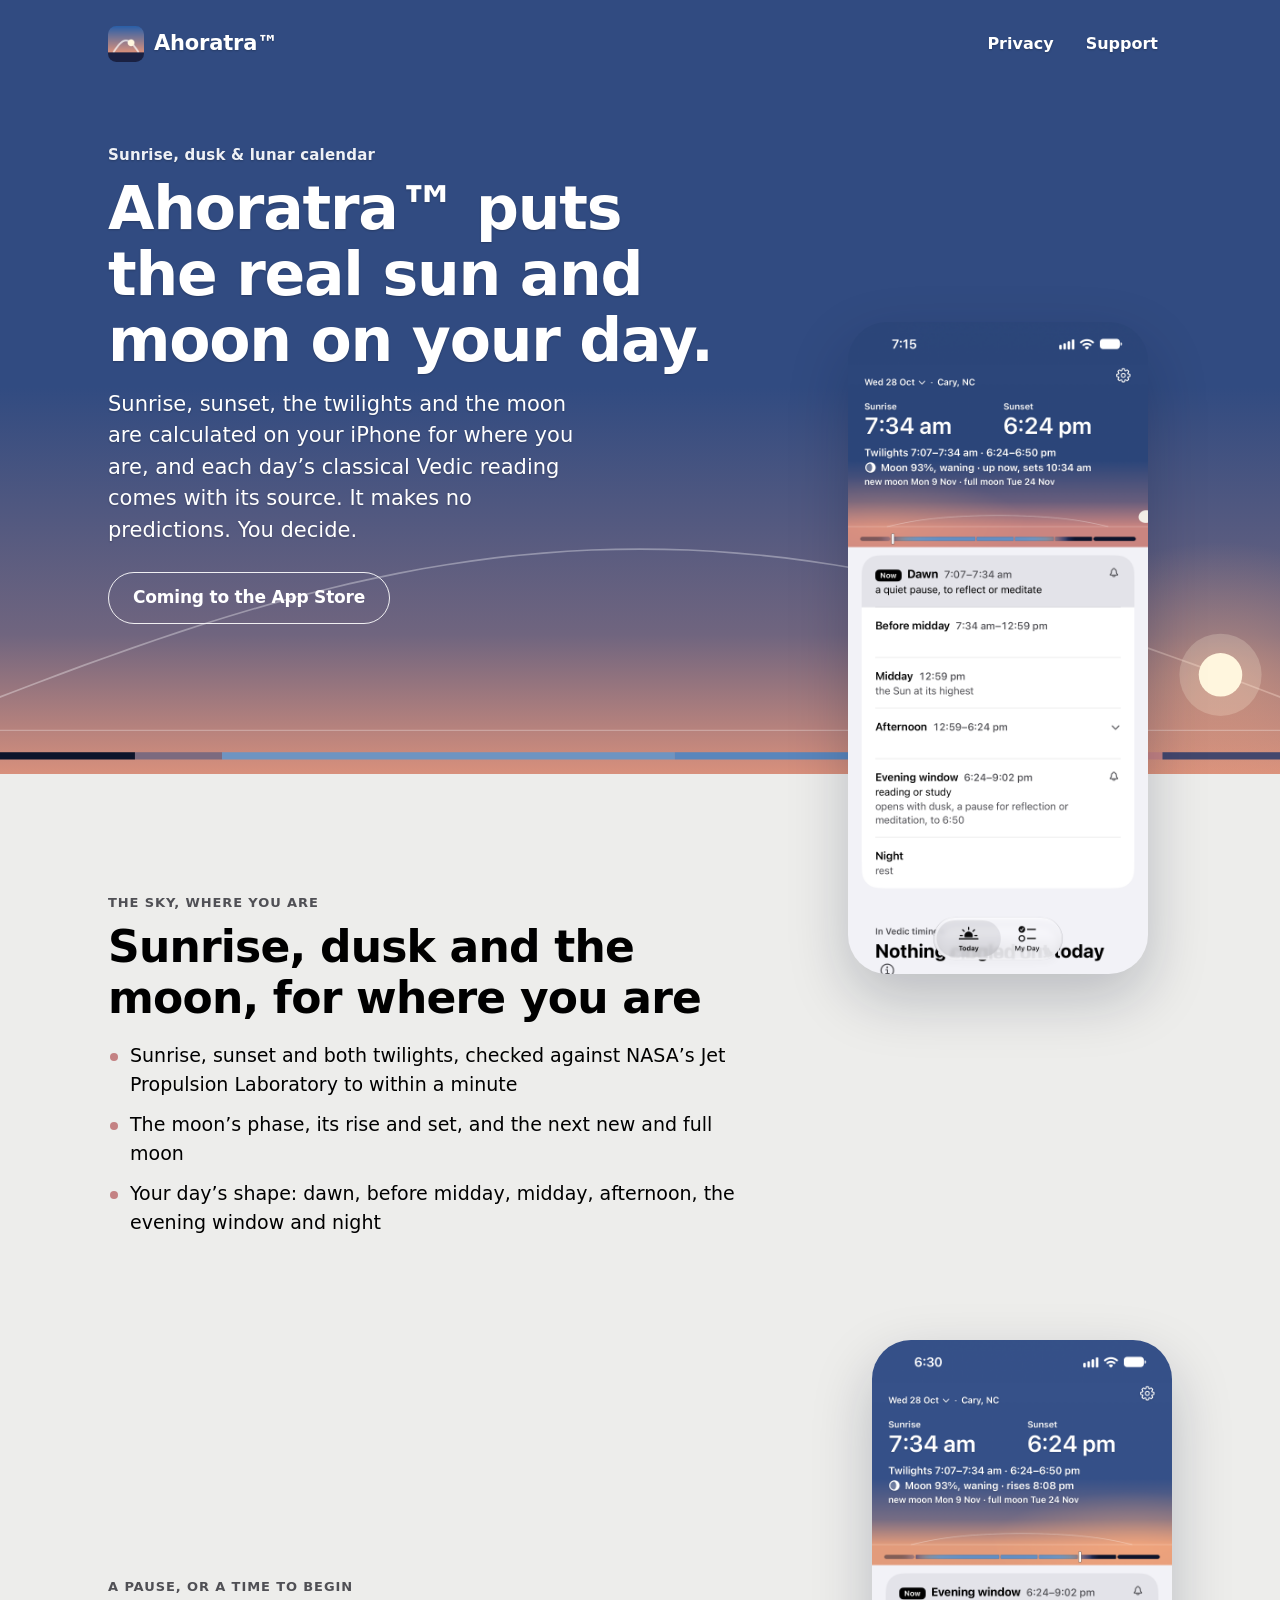
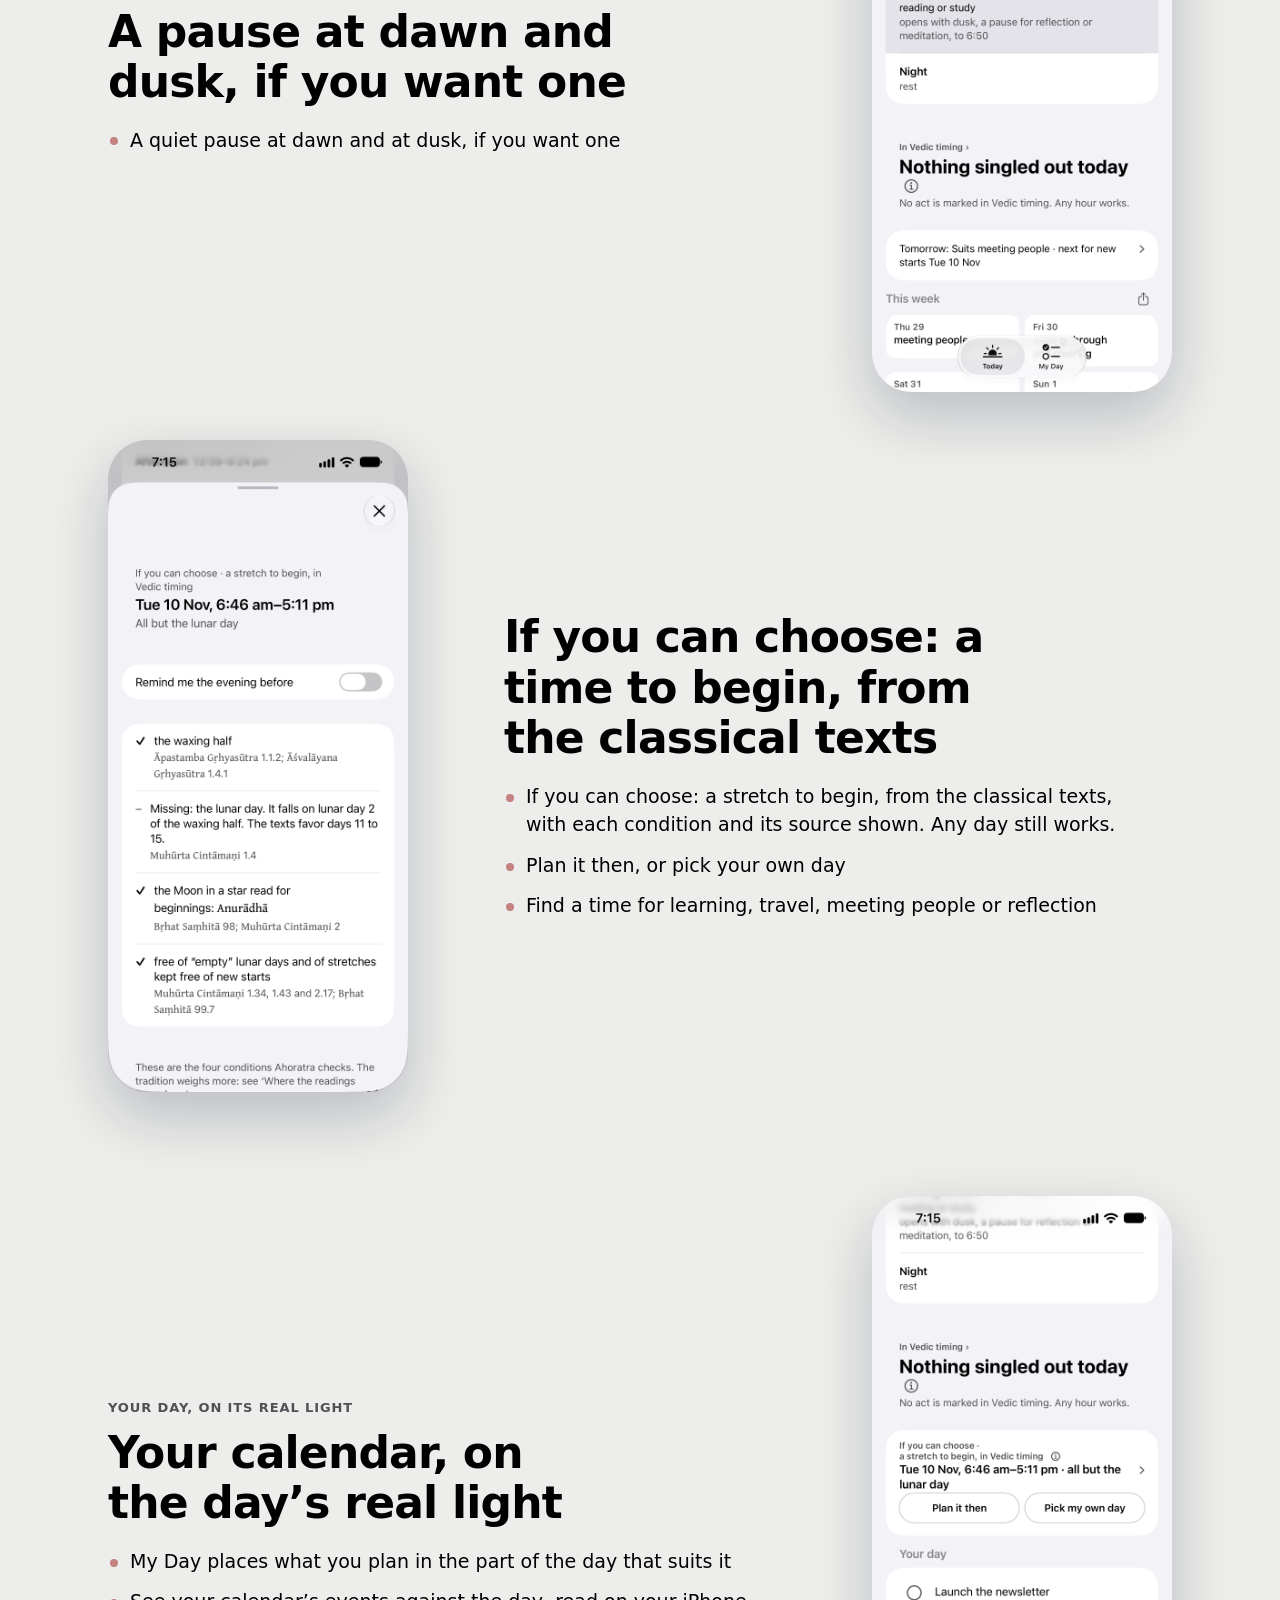
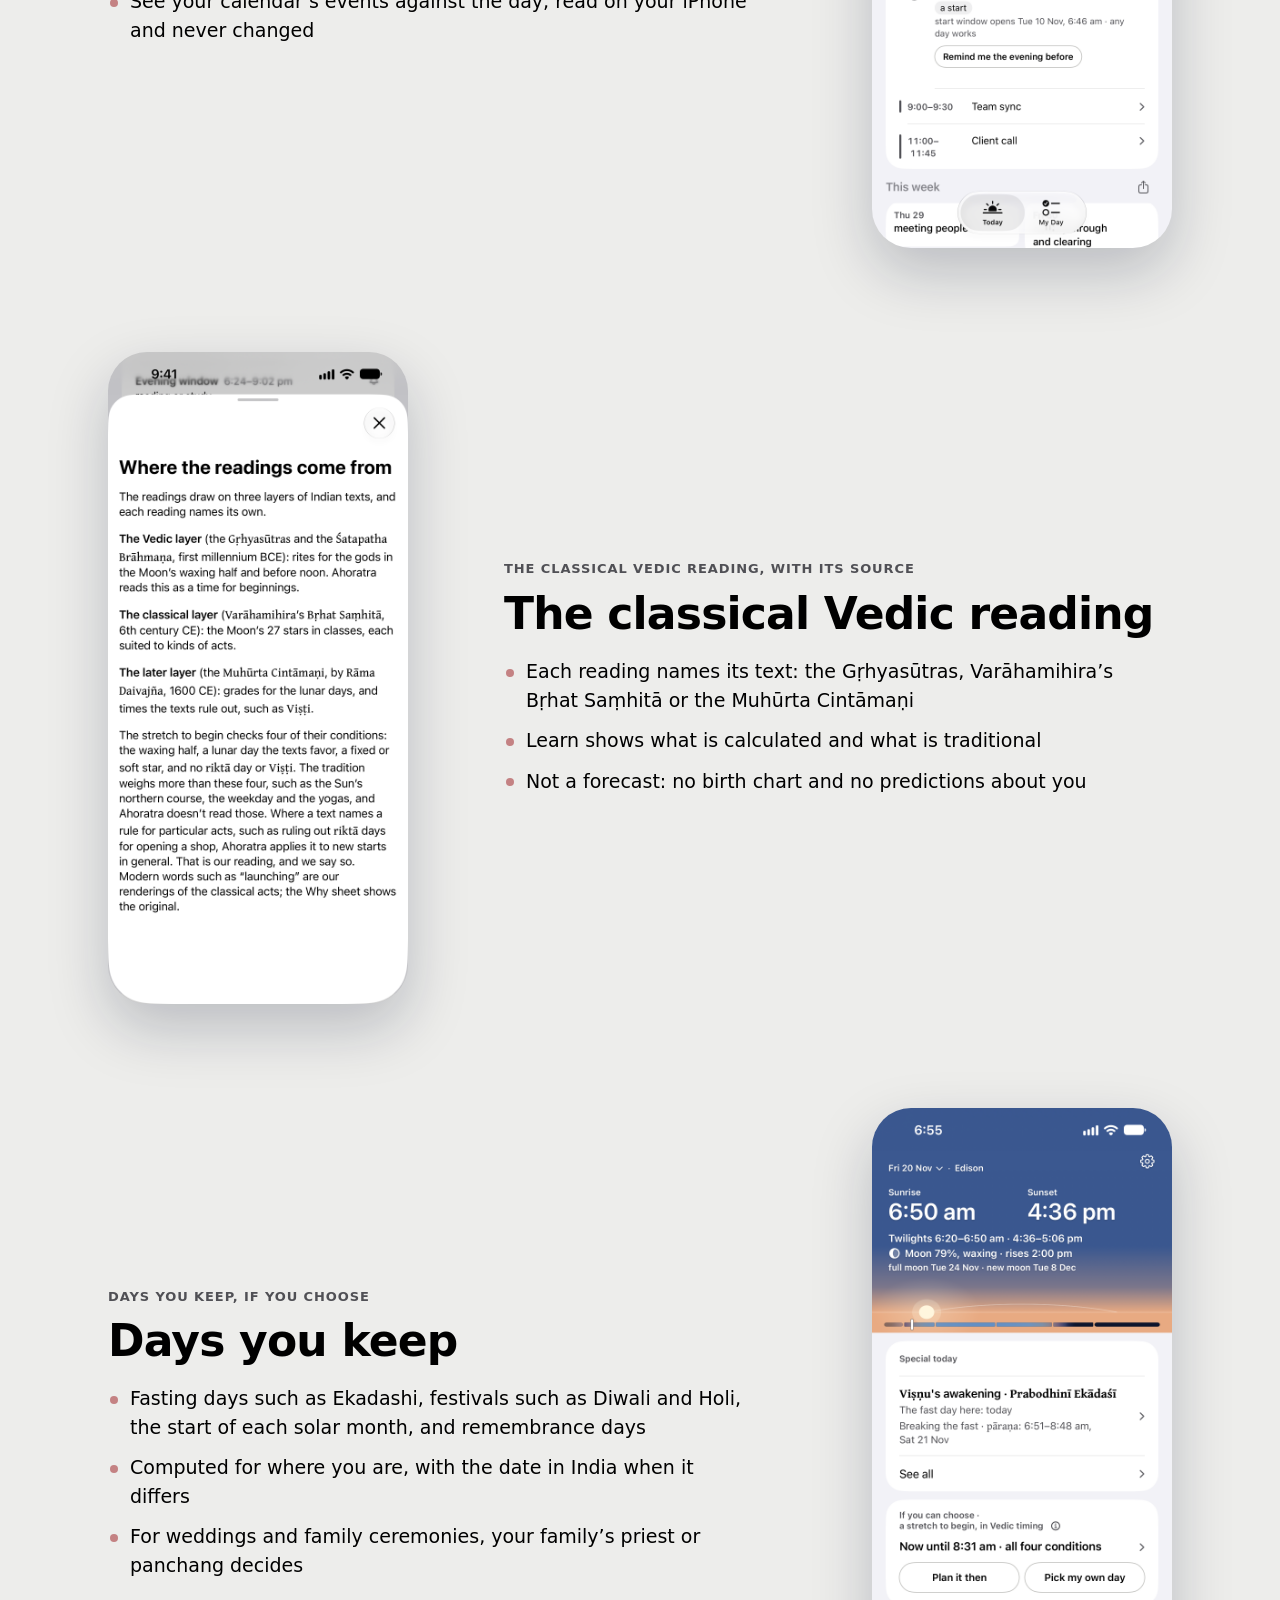
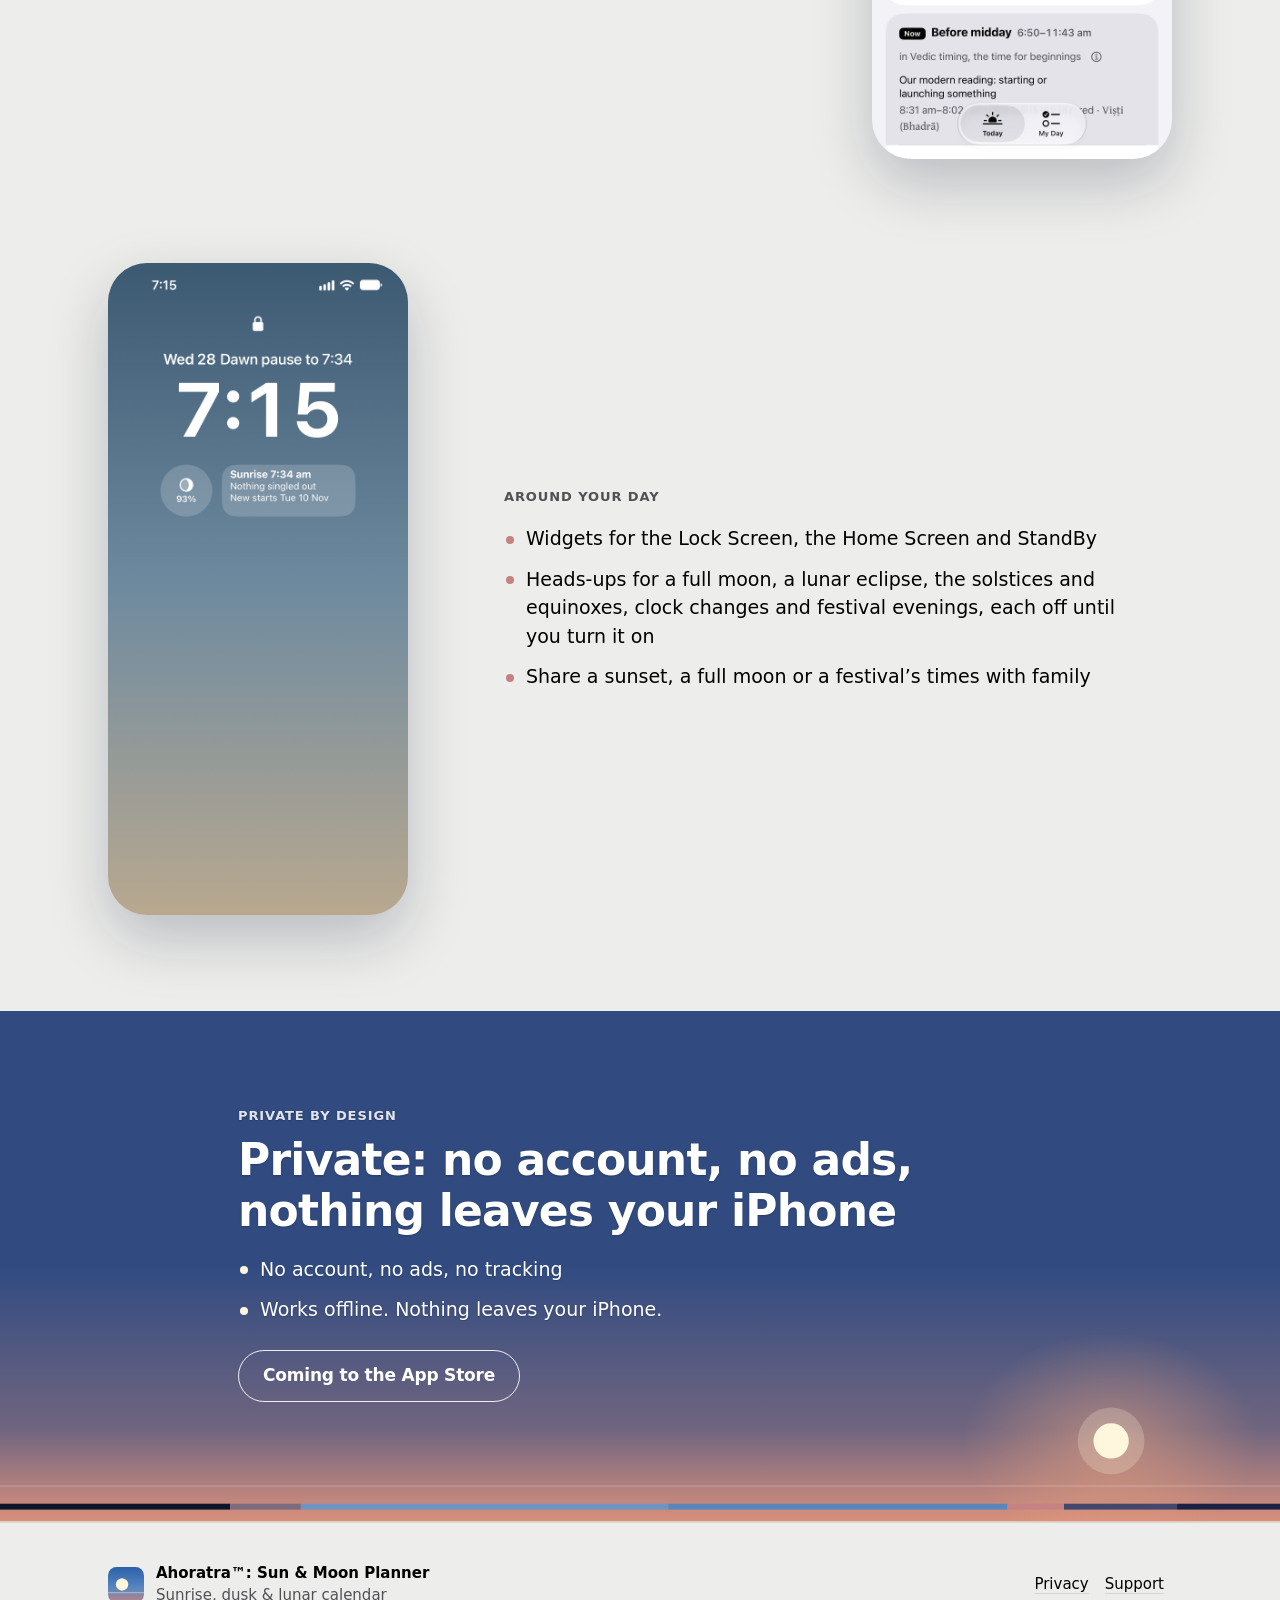
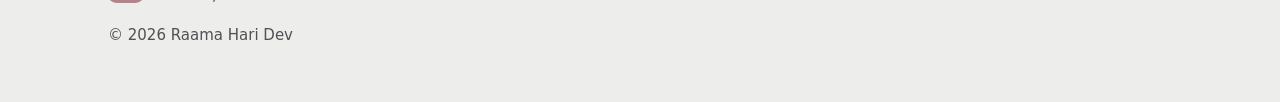
==== index.html @ 1bc7897b "Icon A (Sky) in the header and in the link preview (D378; the owner, 5 Nov) The header mark on all t" ====
<!doctype html>
<html lang="en">
<head>
<meta charset="utf-8">
<meta name="viewport" content="width=device-width, initial-scale=1">
<title>Ahoratra™: Sun &amp; Moon Planner</title>
<meta name="description" content="Sunrise, dusk &amp; lunar calendar">
<meta name="color-scheme" content="light dark">
<meta name="theme-color" content="#314B81" media="(prefers-color-scheme: light)">
<meta name="theme-color" content="#091024" media="(prefers-color-scheme: dark)">
<link rel="icon" href="/favicon.png" type="image/png">
<link rel="apple-touch-icon" href="/apple-touch-icon.png">
<meta property="og:title" content="Ahoratra™: Sun &amp; Moon Planner">
<meta property="og:description" content="Sunrise, dusk &amp; lunar calendar">
<meta property="og:image" content="https://ahoratra.day/og.png?v=2">
<meta property="og:url" content="https://ahoratra.day/">
<link rel="stylesheet" href="/assets/site.css">
</head>
<body>
<div class="site">
<section class="hero" aria-labelledby="h1"><div class="sky"><svg viewBox="0 0 1440 640" preserveAspectRatio="xMidYMax slice" aria-hidden="true" focusable="false"><defs><linearGradient id="hskyd" x1="0" y1="0" x2="0" y2="1"><stop offset="0" stop-color="#314B81"/><stop offset=".5" stop-color="#314B81"/><stop offset=".82" stop-color="#70657F"/><stop offset="1" stop-color="#D8907C"/></linearGradient><linearGradient id="hskyn" x1="0" y1="0" x2="0" y2="1"><stop offset="0" stop-color="#091024"/><stop offset=".7" stop-color="#0C1329"/><stop offset="1" stop-color="#101830"/></linearGradient><radialGradient id="hglow"><stop offset="0" stop-color="#FFAF7F" stop-opacity=".45"/><stop offset="1" stop-color="#FFAF7F" stop-opacity="0"/></radialGradient><radialGradient id="hmglow"><stop offset="0" stop-color="#F6F4EC" stop-opacity=".22"/><stop offset="1" stop-color="#F6F4EC" stop-opacity="0"/></radialGradient></defs><g class="day"><rect width="1440" height="640" style="fill:url(#hskyd)"/><polyline points="120.0,604.0 140.0,596.1 160.0,588.3 180.0,580.5 200.0,572.8 220.0,565.2 240.0,557.6 260.0,550.2 280.0,543.0 300.0,535.9 320.0,529.0 340.0,522.3 360.0,515.8 380.0,509.6 400.0,503.6 420.0,497.9 440.0,492.5 460.0,487.4 480.0,482.6 500.0,478.2 520.0,474.1 540.0,470.3 560.0,467.0 580.0,464.0 600.0,461.3 620.0,459.1 640.0,457.3 660.0,455.8 680.0,454.8 700.0,454.2 720.0,454.0 740.0,454.2 760.0,454.8 780.0,455.8 800.0,457.3 820.0,459.1 840.0,461.3 860.0,464.0 880.0,467.0 900.0,470.3 920.0,474.1 940.0,478.2 960.0,482.6 980.0,487.4 1000.0,492.5 1020.0,497.9 1040.0,503.6 1060.0,509.6 1080.0,515.8 1100.0,522.3 1120.0,529.0 1140.0,535.9 1160.0,543.0 1180.0,550.2 1200.0,557.6 1220.0,565.2 1240.0,572.8 1260.0,580.5 1280.0,588.3 1300.0,596.1 1320.0,604.0" style="fill:none;stroke:#FFFFFF;stroke-width:1.4;opacity:.34"/><ellipse cx="1200" cy="558" rx="150" ry="110" style="fill:url(#hglow)"/><circle cx="1200" cy="558" r="34" style="fill:#FFF6DE;opacity:.22"/><circle cx="1200" cy="558" r="18" style="fill:#FFF6DE"/></g><g class="night"><rect width="1440" height="640" style="fill:url(#hskyn)"/><circle cx="97" cy="427.48" r="1.0" style="fill:#FFFFFF;opacity:0.40"/><circle cx="194" cy="405.48" r="1.4" style="fill:#FFFFFF;opacity:0.50"/><circle cx="291" cy="489.48" r="0.7" style="fill:#FFFFFF;opacity:0.60"/><circle cx="388" cy="498.48" r="1.0" style="fill:#FFFFFF;opacity:0.30"/><circle cx="485" cy="432.48" r="1.4" style="fill:#FFFFFF;opacity:0.40"/><circle cx="582" cy="472.48" r="0.7" style="fill:#FFFFFF;opacity:0.50"/><circle cx="679" cy="437.48" r="1.0" style="fill:#FFFFFF;opacity:0.60"/><circle cx="776" cy="508.48" r="1.4" style="fill:#FFFFFF;opacity:0.30"/><circle cx="873" cy="504.48" r="0.7" style="fill:#FFFFFF;opacity:0.40"/><circle cx="970" cy="425.48" r="1.0" style="fill:#FFFFFF;opacity:0.50"/><circle cx="1067" cy="452.48" r="1.4" style="fill:#FFFFFF;opacity:0.60"/><circle cx="1164" cy="404.48" r="0.7" style="fill:#FFFFFF;opacity:0.30"/><circle cx="1261" cy="462.48" r="1.0" style="fill:#FFFFFF;opacity:0.40"/><circle cx="1358" cy="445.48" r="1.4" style="fill:#FFFFFF;opacity:0.50"/><circle cx="15" cy="534.48" r="0.7" style="fill:#FFFFFF;opacity:0.60"/><circle cx="112" cy="548.48" r="1.0" style="fill:#FFFFFF;opacity:0.30"/><circle cx="209" cy="487.48" r="1.4" style="fill:#FFFFFF;opacity:0.40"/><circle cx="306" cy="532.48" r="0.7" style="fill:#FFFFFF;opacity:0.50"/><circle cx="403" cy="502.48" r="1.0" style="fill:#FFFFFF;opacity:0.60"/><circle cx="500" cy="397.48" r="1.4" style="fill:#FFFFFF;opacity:0.30"/><circle cx="597" cy="398.48" r="0.7" style="fill:#FFFFFF;opacity:0.40"/><circle cx="694" cy="505.48" r="1.0" style="fill:#FFFFFF;opacity:0.50"/><circle cx="791" cy="537.48" r="1.4" style="fill:#FFFFFF;opacity:0.60"/><circle cx="888" cy="494.48" r="0.7" style="fill:#FFFFFF;opacity:0.30"/><circle cx="985" cy="376.48" r="1.0" style="fill:#FFFFFF;opacity:0.40"/><circle cx="1082" cy="545.48" r="1.4" style="fill:#FFFFFF;opacity:0.50"/><circle cx="1179" cy="458.48" r="0.7" style="fill:#FFFFFF;opacity:0.60"/><circle cx="1276" cy="477.48" r="1.0" style="fill:#FFFFFF;opacity:0.30"/><circle cx="1373" cy="421.48" r="1.4" style="fill:#FFFFFF;opacity:0.40"/><circle cx="30" cy="471.48" r="0.7" style="fill:#FFFFFF;opacity:0.50"/><circle cx="127" cy="446.48" r="1.0" style="fill:#FFFFFF;opacity:0.60"/><circle cx="224" cy="527.48" r="1.4" style="fill:#FFFFFF;opacity:0.30"/><circle cx="321" cy="533.48" r="0.7" style="fill:#FFFFFF;opacity:0.40"/><circle cx="418" cy="464.48" r="1.0" style="fill:#FFFFFF;opacity:0.50"/><circle cx="515" cy="501.48" r="1.4" style="fill:#FFFFFF;opacity:0.60"/><circle cx="612" cy="463.48" r="0.7" style="fill:#FFFFFF;opacity:0.30"/><circle cx="709" cy="531.48" r="1.0" style="fill:#FFFFFF;opacity:0.40"/><circle cx="806" cy="524.48" r="1.4" style="fill:#FFFFFF;opacity:0.50"/><circle cx="903" cy="442.48" r="0.7" style="fill:#FFFFFF;opacity:0.60"/><polyline points="120.0,604.0 140.0,596.1 160.0,588.3 180.0,580.5 200.0,572.8 220.0,565.2 240.0,557.6 260.0,550.2 280.0,543.0 300.0,535.9 320.0,529.0 340.0,522.3 360.0,515.8 380.0,509.6 400.0,503.6 420.0,497.9 440.0,492.5 460.0,487.4 480.0,482.6 500.0,478.2 520.0,474.1 540.0,470.3 560.0,467.0 580.0,464.0 600.0,461.3 620.0,459.1 640.0,457.3 660.0,455.8 680.0,454.8 700.0,454.2 720.0,454.0 740.0,454.2 760.0,454.8 780.0,455.8 800.0,457.3 820.0,459.1 840.0,461.3 860.0,464.0 880.0,467.0 900.0,470.3 920.0,474.1 940.0,478.2 960.0,482.6 980.0,487.4 1000.0,492.5 1020.0,497.9 1040.0,503.6 1060.0,509.6 1080.0,515.8 1100.0,522.3 1120.0,529.0 1140.0,535.9 1160.0,543.0 1180.0,550.2 1200.0,557.6 1220.0,565.2 1240.0,572.8 1260.0,580.5 1280.0,588.3 1300.0,596.1 1320.0,604.0" style="fill:none;stroke:#FFFFFF;stroke-width:1.4;opacity:.18"/><circle cx="1296" cy="128" r="60" style="fill:url(#hmglow)"/><circle cx="1296" cy="128" r="16" style="fill:#F6F4EC"/></g><line x1="0" y1="604" x2="1440" y2="604" style="stroke:#FFFFFF;stroke-width:1;opacity:.28"/><rect x="0.0" y="622" width="302.4" height="6" style="fill:#0D142B"/><rect x="302.4" y="622" width="72.0" height="6" style="fill:#7C6A7F"/><rect x="374.4" y="622" width="374.4" height="6" style="fill:#6E94C1"/><rect x="748.8" y="622" width="345.6" height="6" style="fill:#5A86BC"/><rect x="1094.4" y="622" width="57.6" height="6" style="fill:#C48283"/><rect x="1152.0" y="622" width="115.2" height="6" style="fill:#43476D"/><rect x="1267.2" y="622" width="172.8" height="6" style="fill:#1A2142"/></svg></div><header class="hdr"><div class="wrap"><a class="brand" href="/"><img class="icon" src="/apple-touch-icon.png" alt="" width="36" height="36"><span>Ahoratra™</span></a><nav aria-label="Site"><a href="/privacy/">Privacy</a><a href="/support/">Support</a></nav></div></header><div class="wrap hero-in"><div class="hero-text"><p class="eyebrow">Sunrise, dusk &amp; lunar calendar</p><h1 id="h1">Ahoratra™ puts the real sun and moon on your day.</h1><p class="lede">Sunrise, sunset, the twilights and the moon are calculated on your iPhone for where you are, and each day’s classical Vedic reading comes with its source. It makes no predictions. You decide.</p><div class="cta"><!-- CTA:PRELAUNCH (hero). At launch, replace this <p> with Apple’s badge:
     <a class="badge" href="https://apps.apple.com/app/id[APP-ID]"><img src="/assets/badges/app-store-badge-black.svg" alt="Download on the App Store" height="54"></a>
-->
<p class="cta-soon">Coming to the App Store</p></div></div><figure class="shot hero-shot">
<!-- SHOT:shot-1 · store screenshot 1 · M-101i capture, 1320 × 2868 PNG, no device frame. Replace the slot <div> with:
     <img src="/screens/shot-1.png" width="1320" height="2868" alt="[alt text · copy: owner]" loading="lazy" decoding="async">
-->
<img src="/screens/shot-1.png" width="1320" height="2868" alt="Today at sunrise in Ahoratra: the sky band with sunrise, sunset and the Moon, then the day's rhythm" loading="lazy" decoding="async"></figure></div></section><main id="main"><section class="feat first" aria-labelledby="s1"><div class="wrap"><div class="feat-text"><h2 class="kicker" id="s1">THE SKY, WHERE YOU ARE</h2><p class="h">Sunrise, dusk and the moon, for where you are</p><ul class="pts"><li>Sunrise, sunset and both twilights, checked against NASA’s Jet Propulsion Laboratory to within a minute</li><li>The moon’s phase, its rise and set, and the next new and full moon</li><li>Your day’s shape: dawn, before midday, midday, afternoon, the evening window and night</li></ul></div></div></section><section class="feat" aria-labelledby="s2"><div class="wrap"><div class="feat-text"><h2 class="kicker" id="s2">A PAUSE, OR A TIME TO BEGIN</h2><p class="h">A pause at dawn and dusk, if you want one</p><ul class="pts"><li>A quiet pause at dawn and at dusk, if you want one</li></ul></div><figure class="shot ">
<!-- SHOT:shot-3 · store screenshot 3 · M-101i capture, 1320 × 2868 PNG, no device frame. Replace the slot <div> with:
     <img src="/screens/shot-3.png" width="1320" height="2868" alt="[alt text · copy: owner]" loading="lazy" decoding="async">
-->
<img src="/screens/shot-3.png" width="1320" height="2868" alt="Today at dusk, with the evening window" loading="lazy" decoding="async"></figure></div></section><section class="feat flip cont"><div class="wrap"><div class="feat-text"><p class="h">If you can choose: a time to begin, from the classical texts</p><ul class="pts"><li>If you can choose: a stretch to begin, from the classical texts, with each condition and its source shown. Any day still works.</li><li>Plan it then, or pick your own day</li><li>Find a time for learning, travel, meeting people or reflection</li></ul></div><figure class="shot ">
<!-- SHOT:shot-4 · store screenshot 4 · M-101i capture, 1320 × 2868 PNG, no device frame. Replace the slot <div> with:
     <img src="/screens/shot-4.png" width="1320" height="2868" alt="[alt text · copy: owner]" loading="lazy" decoding="async">
-->
<img src="/screens/shot-4.png" width="1320" height="2868" alt="The start sheet: a stretch to begin, and the conditions it meets" loading="lazy" decoding="async"></figure></div></section><section class="feat" aria-labelledby="s4"><div class="wrap"><div class="feat-text"><h2 class="kicker" id="s4">YOUR DAY, ON ITS REAL LIGHT</h2><p class="h">Your calendar, on the day’s real light</p><ul class="pts"><li>My Day places what you plan in the part of the day that suits it</li><li>See your calendar’s events against the day, read on your iPhone and never changed</li></ul></div><figure class="shot ">
<!-- SHOT:shot-2 · store screenshot 2 · M-101i capture, 1320 × 2868 PNG, no device frame. Replace the slot <div> with:
     <img src="/screens/shot-2.png" width="1320" height="2868" alt="[alt text · copy: owner]" loading="lazy" decoding="async">
-->
<img src="/screens/shot-2.png" width="1320" height="2868" alt="Today scrolled to Your day, with plans placed in the parts of the day" loading="lazy" decoding="async"></figure></div></section><section class="feat flip" aria-labelledby="s5"><div class="wrap"><div class="feat-text"><h2 class="kicker" id="s5">THE CLASSICAL VEDIC READING, WITH ITS SOURCE</h2><p class="h">The classical Vedic reading</p><ul class="pts"><li>Each reading names its text: the Gṛhyasūtras, Varāhamihira’s Bṛhat Saṃhitā or the Muhūrta Cintāmaṇi</li><li>Learn shows what is calculated and what is traditional</li><li>Not a forecast: no birth chart and no predictions about you</li></ul></div><figure class="shot ">
<!-- SHOT:cpp-classical · custom page “The classical Vedic reading” · M-101i capture, 1320 × 2868 PNG, no device frame. Replace the slot <div> with:
     <img src="/screens/cpp-classical.png" width="1320" height="2868" alt="[alt text · copy: owner]" loading="lazy" decoding="async">
-->
<img src="/screens/cpp-classical.png" width="1320" height="2868" alt="Learn: where the readings come from, with their classical sources" loading="lazy" decoding="async"></figure></div></section><section class="feat" aria-labelledby="s6"><div class="wrap"><div class="feat-text"><h2 class="kicker" id="s6">DAYS YOU KEEP, IF YOU CHOOSE</h2><p class="h">Days you keep</p><ul class="pts"><li>Fasting days such as Ekadashi, festivals such as Diwali and Holi, the start of each solar month, and remembrance days</li><li>Computed for where you are, with the date in India when it differs</li><li>For weddings and family ceremonies, your family’s priest or panchang decides</li></ul></div><figure class="shot ">
<!-- SHOT:cpp-days-you-keep · custom page “Days you keep” · M-101i capture, 1320 × 2868 PNG, no device frame. Replace the slot <div> with:
     <img src="/screens/cpp-days-you-keep.png" width="1320" height="2868" alt="[alt text · copy: owner]" loading="lazy" decoding="async">
-->
<img src="/screens/cpp-days-you-keep.png" width="1320" height="2868" alt="Today on an Ekādaśī, with Days you keep on" loading="lazy" decoding="async"></figure></div></section><section class="feat flip" aria-labelledby="s7"><div class="wrap"><div class="feat-text"><h2 class="kicker" id="s7">AROUND YOUR DAY</h2><ul class="pts"><li>Widgets for the Lock Screen, the Home Screen and StandBy</li><li>Heads-ups for a full moon, a lunar eclipse, the solstices and equinoxes, clock changes and festival evenings, each off until you turn it on</li><li>Share a sunset, a full moon or a festival’s times with family</li></ul></div><figure class="shot ">
<!-- SHOT:shot-5 · store screenshot 5 · M-101i capture, 1320 × 2868 PNG, no device frame. Replace the slot <div> with:
     <img src="/screens/shot-5.png" width="1320" height="2868" alt="[alt text · copy: owner]" loading="lazy" decoding="async">
-->
<img src="/screens/shot-5.png" width="1320" height="2868" alt="Lock Screen widgets with sunrise, sunset and the Moon" loading="lazy" decoding="async"></figure></div></section><section class="band" aria-labelledby="sp"><div class="sky"><svg viewBox="0 0 1440 520" preserveAspectRatio="xMidYMax slice" aria-hidden="true" focusable="false"><defs><linearGradient id="bskyd" x1="0" y1="0" x2="0" y2="1"><stop offset="0" stop-color="#314B81"/><stop offset=".5" stop-color="#314B81"/><stop offset=".82" stop-color="#70657F"/><stop offset="1" stop-color="#D8907C"/></linearGradient><linearGradient id="bskyn" x1="0" y1="0" x2="0" y2="1"><stop offset="0" stop-color="#091024"/><stop offset=".7" stop-color="#0C1329"/><stop offset="1" stop-color="#101830"/></linearGradient><radialGradient id="bglow"><stop offset="0" stop-color="#FFAF7F" stop-opacity=".45"/><stop offset="1" stop-color="#FFAF7F" stop-opacity="0"/></radialGradient><radialGradient id="bmglow"><stop offset="0" stop-color="#F6F4EC" stop-opacity=".22"/><stop offset="1" stop-color="#F6F4EC" stop-opacity="0"/></radialGradient></defs><g class="day"><rect width="1440" height="520" style="fill:url(#bskyd)"/><ellipse cx="1200" cy="438" rx="150" ry="110" style="fill:url(#bglow)"/><circle cx="1200" cy="438" r="34" style="fill:#FFF6DE;opacity:.22"/><circle cx="1200" cy="438" r="18" style="fill:#FFF6DE"/></g><g class="night"><rect width="1440" height="520" style="fill:url(#bskyn)"/><circle cx="97" cy="353.08" r="1.0" style="fill:#FFFFFF;opacity:0.40"/><circle cx="194" cy="367.08" r="1.4" style="fill:#FFFFFF;opacity:0.50"/><circle cx="291" cy="342.08" r="0.7" style="fill:#FFFFFF;opacity:0.60"/><circle cx="388" cy="423.08" r="1.0" style="fill:#FFFFFF;opacity:0.30"/><circle cx="485" cy="320.08" r="1.4" style="fill:#FFFFFF;opacity:0.40"/><circle cx="582" cy="323.08" r="0.7" style="fill:#FFFFFF;opacity:0.50"/><circle cx="679" cy="432.08" r="1.0" style="fill:#FFFFFF;opacity:0.60"/><circle cx="776" cy="357.08" r="1.4" style="fill:#FFFFFF;opacity:0.30"/><circle cx="873" cy="388.08" r="0.7" style="fill:#FFFFFF;opacity:0.40"/><circle cx="970" cy="380.08" r="1.0" style="fill:#FFFFFF;opacity:0.50"/><circle cx="1067" cy="333.08" r="1.4" style="fill:#FFFFFF;opacity:0.60"/><circle cx="1164" cy="392.08" r="0.7" style="fill:#FFFFFF;opacity:0.30"/><circle cx="1261" cy="412.08" r="1.0" style="fill:#FFFFFF;opacity:0.40"/><circle cx="1358" cy="393.08" r="1.4" style="fill:#FFFFFF;opacity:0.50"/><circle cx="15" cy="335.08" r="0.7" style="fill:#FFFFFF;opacity:0.60"/><circle cx="112" cy="383.08" r="1.0" style="fill:#FFFFFF;opacity:0.30"/><circle cx="209" cy="392.08" r="1.4" style="fill:#FFFFFF;opacity:0.40"/><circle cx="306" cy="362.08" r="0.7" style="fill:#FFFFFF;opacity:0.50"/><circle cx="403" cy="438.08" r="1.0" style="fill:#FFFFFF;opacity:0.60"/><circle cx="500" cy="330.08" r="1.4" style="fill:#FFFFFF;opacity:0.30"/><circle cx="597" cy="328.08" r="0.7" style="fill:#FFFFFF;opacity:0.40"/><circle cx="694" cy="432.08" r="1.0" style="fill:#FFFFFF;opacity:0.50"/><circle cx="791" cy="352.08" r="1.4" style="fill:#FFFFFF;opacity:0.60"/><circle cx="888" cy="378.08" r="0.7" style="fill:#FFFFFF;opacity:0.30"/><circle cx="985" cy="365.08" r="1.0" style="fill:#FFFFFF;opacity:0.40"/><circle cx="1082" cy="313.08" r="1.4" style="fill:#FFFFFF;opacity:0.50"/><circle cx="1179" cy="367.08" r="0.7" style="fill:#FFFFFF;opacity:0.60"/><circle cx="1276" cy="382.08" r="1.0" style="fill:#FFFFFF;opacity:0.30"/><circle cx="1373" cy="358.08" r="1.4" style="fill:#FFFFFF;opacity:0.40"/><circle cx="30" cy="440.08" r="0.7" style="fill:#FFFFFF;opacity:0.50"/><circle cx="127" cy="338.08" r="1.0" style="fill:#FFFFFF;opacity:0.60"/><circle cx="224" cy="342.08" r="1.4" style="fill:#FFFFFF;opacity:0.30"/><circle cx="321" cy="307.08" r="0.7" style="fill:#FFFFFF;opacity:0.40"/><circle cx="418" cy="378.08" r="1.0" style="fill:#FFFFFF;opacity:0.50"/><circle cx="515" cy="410.08" r="1.4" style="fill:#FFFFFF;opacity:0.60"/><circle cx="612" cy="403.08" r="0.7" style="fill:#FFFFFF;opacity:0.30"/><circle cx="709" cy="357.08" r="1.0" style="fill:#FFFFFF;opacity:0.40"/><circle cx="806" cy="417.08" r="1.4" style="fill:#FFFFFF;opacity:0.50"/><circle cx="903" cy="438.08" r="0.7" style="fill:#FFFFFF;opacity:0.60"/><circle cx="1296" cy="104" r="60" style="fill:url(#bmglow)"/><circle cx="1296" cy="104" r="16" style="fill:#F6F4EC"/></g><line x1="0" y1="484" x2="1440" y2="484" style="stroke:#FFFFFF;stroke-width:1;opacity:.28"/><rect x="0.0" y="502" width="302.4" height="6" style="fill:#0D142B"/><rect x="302.4" y="502" width="72.0" height="6" style="fill:#7C6A7F"/><rect x="374.4" y="502" width="374.4" height="6" style="fill:#6E94C1"/><rect x="748.8" y="502" width="345.6" height="6" style="fill:#5A86BC"/><rect x="1094.4" y="502" width="57.6" height="6" style="fill:#C48283"/><rect x="1152.0" y="502" width="115.2" height="6" style="fill:#43476D"/><rect x="1267.2" y="502" width="172.8" height="6" style="fill:#1A2142"/></svg></div><div class="wrap band-in"><h2 class="kicker" id="sp">PRIVATE BY DESIGN</h2><p class="h">Private: no account, no ads, nothing leaves your iPhone</p><ul class="pts"><li>No account, no ads, no tracking</li><li>Works offline. Nothing leaves your iPhone.</li></ul><div class="cta"><!-- CTA:PRELAUNCH (band). At launch, replace this <p> with Apple’s badge:
     <a class="badge" href="https://apps.apple.com/app/id[APP-ID]"><img src="/assets/badges/app-store-badge-black.svg" alt="Download on the App Store" height="54"></a>
-->
<p class="cta-soon">Coming to the App Store</p></div></div></section></main><footer class="ftr"><div class="wrap"><div class="ftr-brand"><svg class="icon" viewBox="0 0 64 64" aria-hidden="true" focusable="false"><defs><linearGradient id="igf" x1="0" y1="0" x2="0" y2="1"><stop offset="0" stop-color="#2B60A9"/><stop offset=".6" stop-color="#5987C0"/><stop offset="1" stop-color="#C48283"/></linearGradient></defs><rect width="64" height="64" rx="15" fill="url(#igf)"/><circle cx="25" cy="31" r="11" fill="#FFF6DE"/><rect x="0" y="45" width="64" height="1.6" fill="#FFFFFF" fill-opacity=".5"/></svg><div><p class="ftr-name">Ahoratra™: Sun &amp; Moon Planner</p><p class="ftr-sub">Sunrise, dusk &amp; lunar calendar</p></div></div><nav aria-label="Footer"><a href="/privacy/">Privacy</a><a href="/support/">Support</a></nav><p class="copy">© 2026 Raama Hari Dev</p><!-- CREDIT:LAUNCH (Apple’s credit line, once, where the badge appears): <p class="legal">Apple and the Apple logo are trademarks of Apple Inc., registered in the U.S. and other countries.</p> --></div></footer>
</div>
</body>
</html>
---- assets/site.css ----
/* ahoratra.day — one stylesheet, system fonts only, no outside requests.
   Tokens are the app's (1.0.1 canvas): page #EDEDEB / #000000, cards #FFFFFF / #1C1C1E, ink #000000 / #FFFFFF,
   secondary ink #505055 / #AEAEB2, separators #D6D6D3 / #38383A. The sky is the app's: dusk by day, night in dark mode.
   Layout answers to the width of .site (a container), so the same CSS draws the phone and desktop boards. */

*, *::before, *::after { box-sizing: border-box; }
html { -webkit-text-size-adjust: 100%; text-size-adjust: 100%; }
html, body { margin: 0; }
body { background: #EDEDEB; }
@media (prefers-color-scheme: dark) { body { background: #000000; } }

.site {
  container: site / inline-size;
  --bg: #EDEDEB; --surface: #FFFFFF; --ink: #000000; --ink2: #505055; --sep: #D6D6D3;
  --btn: #000000; --btn-ink: #FFFFFF; --shadow: 0 24px 60px rgba(8, 18, 46, 0.22);
  background: var(--bg); color: var(--ink);
  font-family: -apple-system, BlinkMacSystemFont, "SF Pro Text", "SF Pro", system-ui, "Segoe UI", Roboto, "Helvetica Neue", Arial, sans-serif;
  font-size: 17px; line-height: 1.5; -webkit-font-smoothing: antialiased; font-kerning: normal;
}
.site[data-theme="dark"] {
  --bg: #000000; --surface: #1C1C1E; --ink: #FFFFFF; --ink2: #AEAEB2; --sep: #38383A;
  --btn: #FFFFFF; --btn-ink: #000000; --shadow: 0 24px 60px rgba(0, 0, 0, 0.6);
}
@media (prefers-color-scheme: dark) {
  .site:not([data-theme="light"]) {
    --bg: #000000; --surface: #1C1C1E; --ink: #FFFFFF; --ink2: #AEAEB2; --sep: #38383A;
    --btn: #FFFFFF; --btn-ink: #000000; --shadow: 0 24px 60px rgba(0, 0, 0, 0.6);
  }
}

/* the sky: dusk by day, night in dark mode */
.sky { position: absolute; inset: 0; overflow: hidden; }
.sky svg { display: block; width: 100%; height: 100%; }
.sky .night { display: none; }
.site[data-theme="dark"] .sky .day { display: none; }
.site[data-theme="dark"] .sky .night { display: inline; }
@media (prefers-color-scheme: dark) {
  .site:not([data-theme="light"]) .sky .day { display: none; }
  .site:not([data-theme="light"]) .sky .night { display: inline; }
}

a { color: inherit; }
a:focus-visible { outline: 3px solid #6E94C1; outline-offset: 3px; border-radius: 6px; }
.wrap { max-width: 1160px; margin: 0 auto; padding: 0 20px; }
.icon { display: block; width: 32px; height: 32px; flex-shrink: 0; }

/* words still to come: the canvas's dotted mark */
.mark { border-bottom: 1.5px dotted currentColor; padding-bottom: 1px; opacity: 0.9; }

/* header, over the sky */
.hdr { position: relative; z-index: 2; color: #FFFFFF; }
.hdr .wrap { display: flex; align-items: center; justify-content: space-between; gap: 12px; min-height: 72px; }
.brand { display: inline-flex; align-items: center; gap: 10px; min-height: 44px; text-decoration: none; font-size: 19px; font-weight: 600; letter-spacing: -0.2px; text-shadow: 0 1px 2px rgba(0, 0, 0, 0.22); }
.hdr nav { display: flex; gap: 4px; }
.hdr nav a { display: inline-flex; align-items: center; min-height: 44px; padding: 0 10px; text-decoration: none; font-size: 15px; font-weight: 600; text-shadow: 0 1px 2px rgba(0, 0, 0, 0.22); }
.hdr nav a:hover, .hdr nav a[aria-current="page"] { text-decoration: underline; text-underline-offset: 5px; text-decoration-thickness: 1.5px; }

/* the hero: the sky first */
.hero { position: relative; color: #FFFFFF; margin-bottom: 0; }
.hero-in { position: relative; z-index: 1; display: flex; flex-direction: column; align-items: stretch; padding-top: 28px; }
.hero-text { text-shadow: 0 1px 2px rgba(0, 0, 0, 0.22); }
.eyebrow { margin: 0; font-size: 15px; font-weight: 600; letter-spacing: 0.2px; opacity: 0.92; }
.hero h1 { margin: 8px 0 0; font-size: 38px; line-height: 1.1; font-weight: 700; letter-spacing: -0.6px; text-wrap: balance; }
.lede { margin: 16px 0 0; font-size: 18px; line-height: 1.5; max-width: 36ch; }
.cta { margin-top: 26px; display: flex; }
.cta-soon { margin: 0; display: inline-flex; align-items: center; min-height: 52px; padding: 0 24px; border-radius: 26px;
  border: 1.5px solid rgba(255, 255, 255, 0.9); color: #FFFFFF; font-size: 17px; font-weight: 600; letter-spacing: -0.2px; text-shadow: none; }
/* at launch: Apple's badge, unmodified; clear space a quarter of its height */
.badge { display: inline-block; padding: 14px; margin: -14px; line-height: 0; }
.badge img { display: block; height: 54px; width: auto; }
.badge-slot { display: inline-flex; align-items: center; justify-content: center; min-height: 54px; max-width: 340px; padding: 6px 14px;
  border: 1.5px dashed rgba(255, 255, 255, 0.85); border-radius: 10px; font-size: 13px; line-height: 1.35; color: #FFFFFF; text-shadow: none; }

/* screenshots: the capture itself, rounded like the screen, no device frame (Apple's marketing guidelines) */
.shot { margin: 0; }
.screen { display: block; width: 100%; aspect-ratio: 1320 / 2868; border-radius: 13% / 6%; overflow: hidden; background: var(--surface); box-shadow: var(--shadow); }
.screen img { display: block; width: 100%; height: 100%; object-fit: cover; }
/* a screenshot <img> in its figure on its own, as the SHOT comments drop it in: sized and rounded as .screen is */
.shot > img { display: block; width: 100%; height: auto; border-radius: 13% / 6%; background: var(--surface); box-shadow: var(--shadow); }
.slot { display: flex; align-items: center; justify-content: center; padding: 24px; text-align: center; color: var(--ink2);
  font-size: 13px; line-height: 1.4; outline: 1.5px dashed var(--ink2); outline-offset: -10px; }
.hero-shot { width: 236px; margin: 36px auto -176px; position: relative; }

/* the sections, in W21's order */
main { display: block; }
.feat { padding: 64px 0 8px; }
.feat.first { padding-top: 220px; }
.feat .wrap { display: grid; gap: 32px; }
.feat .shot { width: 236px; justify-self: center; }
.kicker { margin: 0 0 10px; font-size: 13px; line-height: 1.4; font-weight: 700; letter-spacing: 0.9px; color: var(--ink2); }
.h { margin: 0; font-size: 28px; line-height: 1.15; font-weight: 700; letter-spacing: -0.4px; text-wrap: balance; }
.pts { margin: 18px 0 0; padding: 0; list-style: none; display: grid; gap: 12px; max-width: 34em; }
.pts li { position: relative; padding-left: 22px; color: var(--ink); }
.pts li::before { content: ""; position: absolute; left: 2px; top: 0.62em; width: 8px; height: 8px; border-radius: 4px; background: #C48283; }
.feat.cont { padding-top: 40px; }

/* the closing band: private by design, under the night sky's colors */
.band { position: relative; margin-top: 88px; color: #FFFFFF; }
.band-in { position: relative; z-index: 1; padding-top: 64px; padding-bottom: 88px; text-shadow: 0 1px 2px rgba(0, 0, 0, 0.22); }
.band .kicker { color: rgba(255, 255, 255, 0.86); }
.band .pts li { color: #FFFFFF; }
.band .pts li::before { background: #FFF6DE; }

/* footer */
.ftr { padding: 40px 0 56px; border-top: 1px solid var(--sep); color: var(--ink2); font-size: 15px; line-height: 1.45; }
.ftr .wrap { display: grid; gap: 18px; }
.ftr-brand { display: flex; gap: 12px; align-items: center; }
.ftr-name { margin: 0; color: var(--ink); font-weight: 600; }
.ftr-sub, .copy, .legal { margin: 0; }
.ftr nav { display: flex; gap: 8px; flex-wrap: wrap; }
.ftr nav a { display: inline-flex; align-items: center; min-height: 44px; padding: 0 8px; margin-left: -8px; color: var(--ink); text-decoration: underline; text-underline-offset: 4px; text-decoration-color: var(--sep); }
.legal { font-size: 13px; }

/* privacy and support: a slim sky, then the page as a sheet */
.slim { position: relative; min-height: 168px; }
.doc { position: relative; margin: -56px auto 0; max-width: 760px; padding: 0 12px 64px; }
.sheet { background: var(--surface); border-radius: 20px; padding: 28px 20px 36px; }
.sheet h1 { margin: 0; font-size: 30px; line-height: 1.15; font-weight: 700; letter-spacing: -0.4px; }
.sheet h2 { margin: 32px 0 8px; font-size: 21px; line-height: 1.25; font-weight: 700; letter-spacing: -0.2px; }
.sheet h3 { margin: 24px 0 4px; font-size: 17px; line-height: 1.35; font-weight: 700; }
.sheet p { margin: 10px 0 0; }
.sheet ul { margin: 10px 0 0; padding-left: 20px; display: grid; gap: 8px; }
.sheet a { text-underline-offset: 3px; }

/* desktop: from 760 px of width */
@container site (min-width: 760px) {
  .wrap { padding: 0 48px; }
  .icon { width: 36px; height: 36px; }
  .hdr .wrap { min-height: 88px; }
  .brand { font-size: 21px; }
  .hdr nav a { font-size: 16px; padding: 0 14px; }
  .hero-in { flex-direction: row; align-items: flex-end; justify-content: space-between; gap: 48px; padding-top: 56px; }
  .hero-text { padding-bottom: 150px; max-width: 640px; }
  .hero h1 { font-size: 60px; letter-spacing: -1.2px; }
  .lede { font-size: 21px; }
  .hero-shot { width: 300px; margin: 0 24px -200px 0; flex-shrink: 0; }
  .feat { padding: 96px 0 8px; }
  .feat.first { padding-top: 120px; }
  .feat.first .feat-text { max-width: 640px; }
  .feat .wrap { grid-template-columns: minmax(0, 1fr) 300px; align-items: center; column-gap: 96px; }
  .feat.flip .wrap { grid-template-columns: 300px minmax(0, 1fr); }
  .feat.flip .shot { order: -1; }
  .feat .shot { width: 300px; }
  .h { font-size: 44px; letter-spacing: -0.8px; }
  .pts { font-size: 19px; }
  .band-in { padding-top: 96px; padding-bottom: 120px; max-width: 900px; margin: 0 auto; }
  .ftr .wrap { grid-template-columns: 1fr auto; align-items: center; }
  .ftr .copy, .ftr .legal { grid-column: 1 / -1; }
  .slim { min-height: 220px; }
  .doc { margin-top: -84px; padding-bottom: 96px; }
  .sheet { padding: 48px 56px 56px; border-radius: 24px; }
  .sheet h1 { font-size: 40px; }
}
@media (prefers-reduced-motion: reduce) { * { scroll-behavior: auto; } }

/* Until M-101i's screenshots arrive (added by the Code Advisor, 2 Nov 2026).
   An empty slot (.screen.slot) hides its figure, and its section's text takes the full width. When a slot is replaced
   by the screenshot <img>, as each SHOT comment in index.html says, these rules stop matching on their own. */
.shot:has(> .slot) { display: none; }
body:has(.hero-shot > .slot) .feat.first { padding-top: 64px; }
.feat .wrap:has(> .shot > .slot) { grid-template-columns: minmax(0, 1fr); }
.feat .wrap:has(> .shot > .slot) .feat-text { max-width: 680px; }
@container site (min-width: 760px) {
  .feat .wrap:has(> .shot > .slot), .feat.flip .wrap:has(> .shot > .slot) { grid-template-columns: minmax(0, 1fr); }
}

/* Until the hero's screenshot arrives (Claude Design, 2 Nov 2026): the phone's hero keeps the sky's arc and horizon
   below the button, as the desktop's does, so the day's strip no longer runs through it. Like the rules above, it stops
   matching once shot-1 is in. */
body:has(.hero-shot > .slot) .hero-text { padding-bottom: 196px; }
@container site (min-width: 760px) {
  body:has(.hero-shot > .slot) .hero-text { padding-bottom: 150px; }
}
.brand img.icon { border-radius: 23%; }
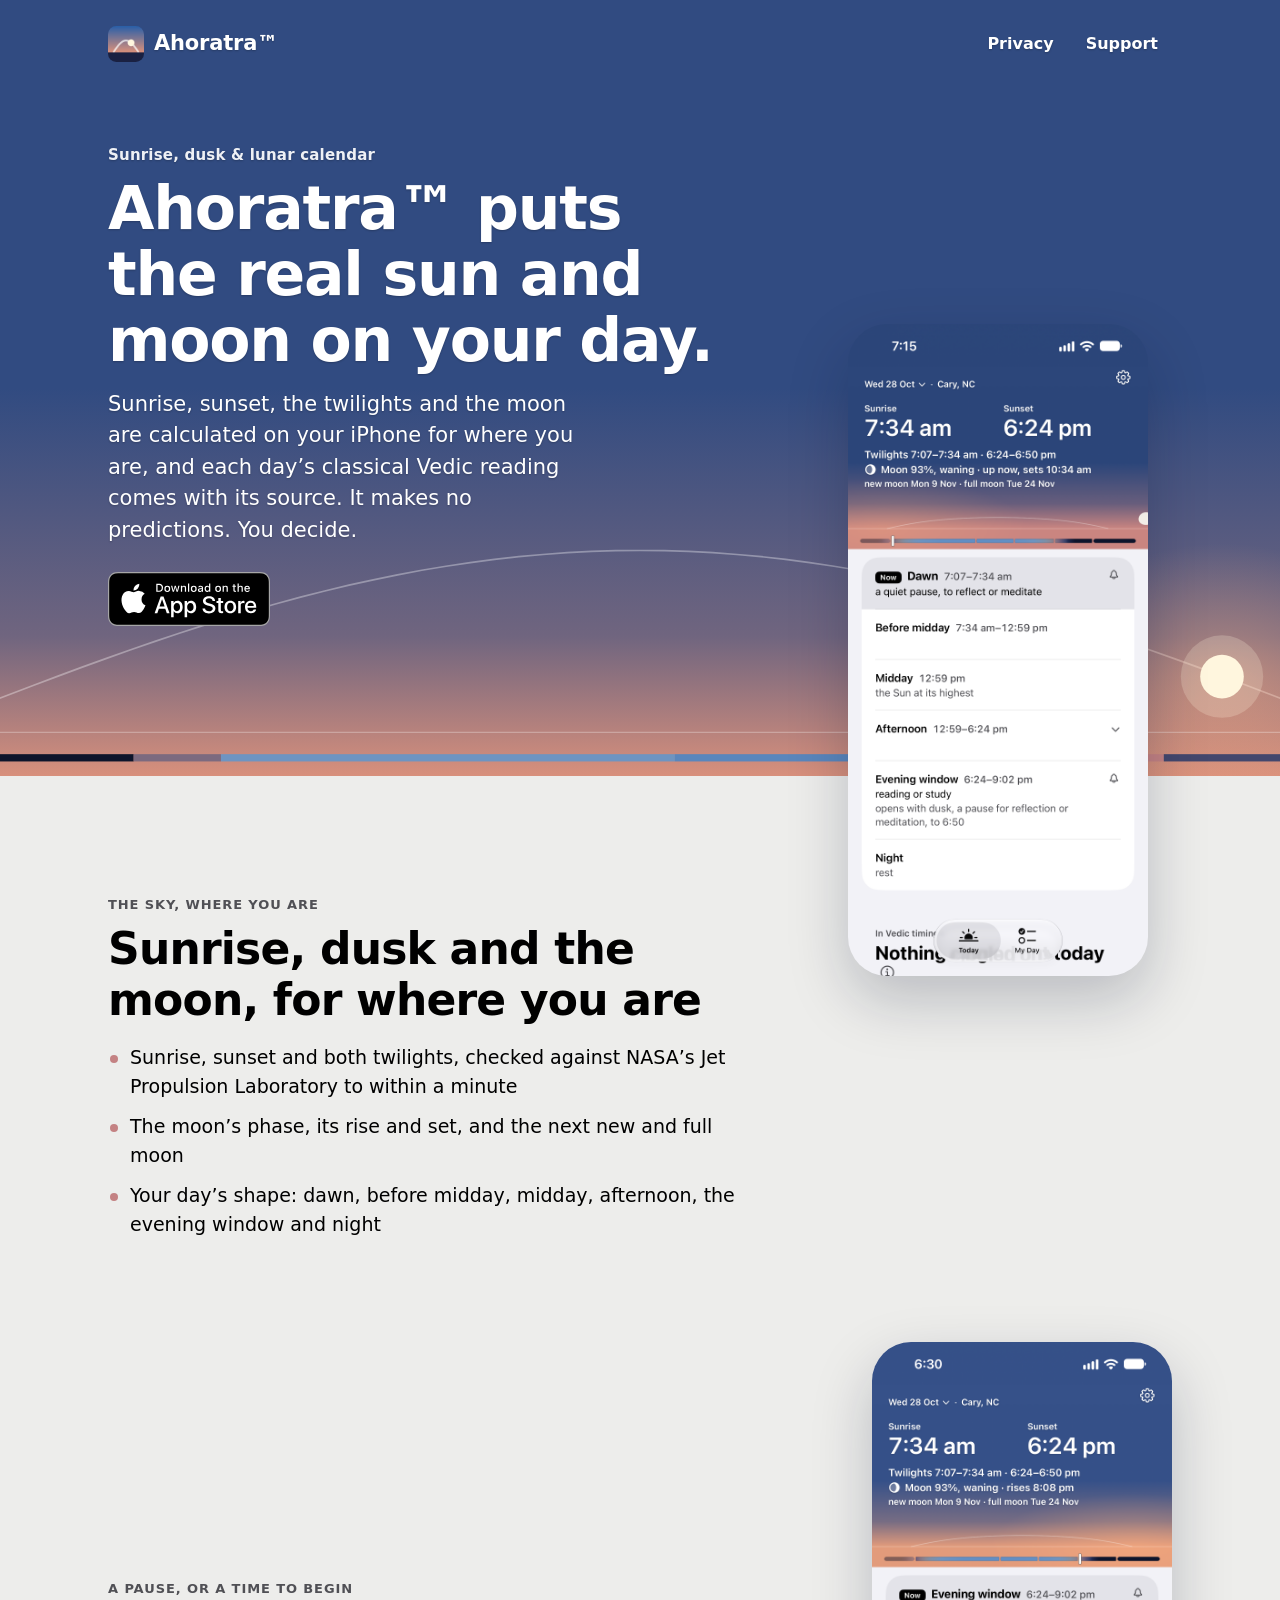
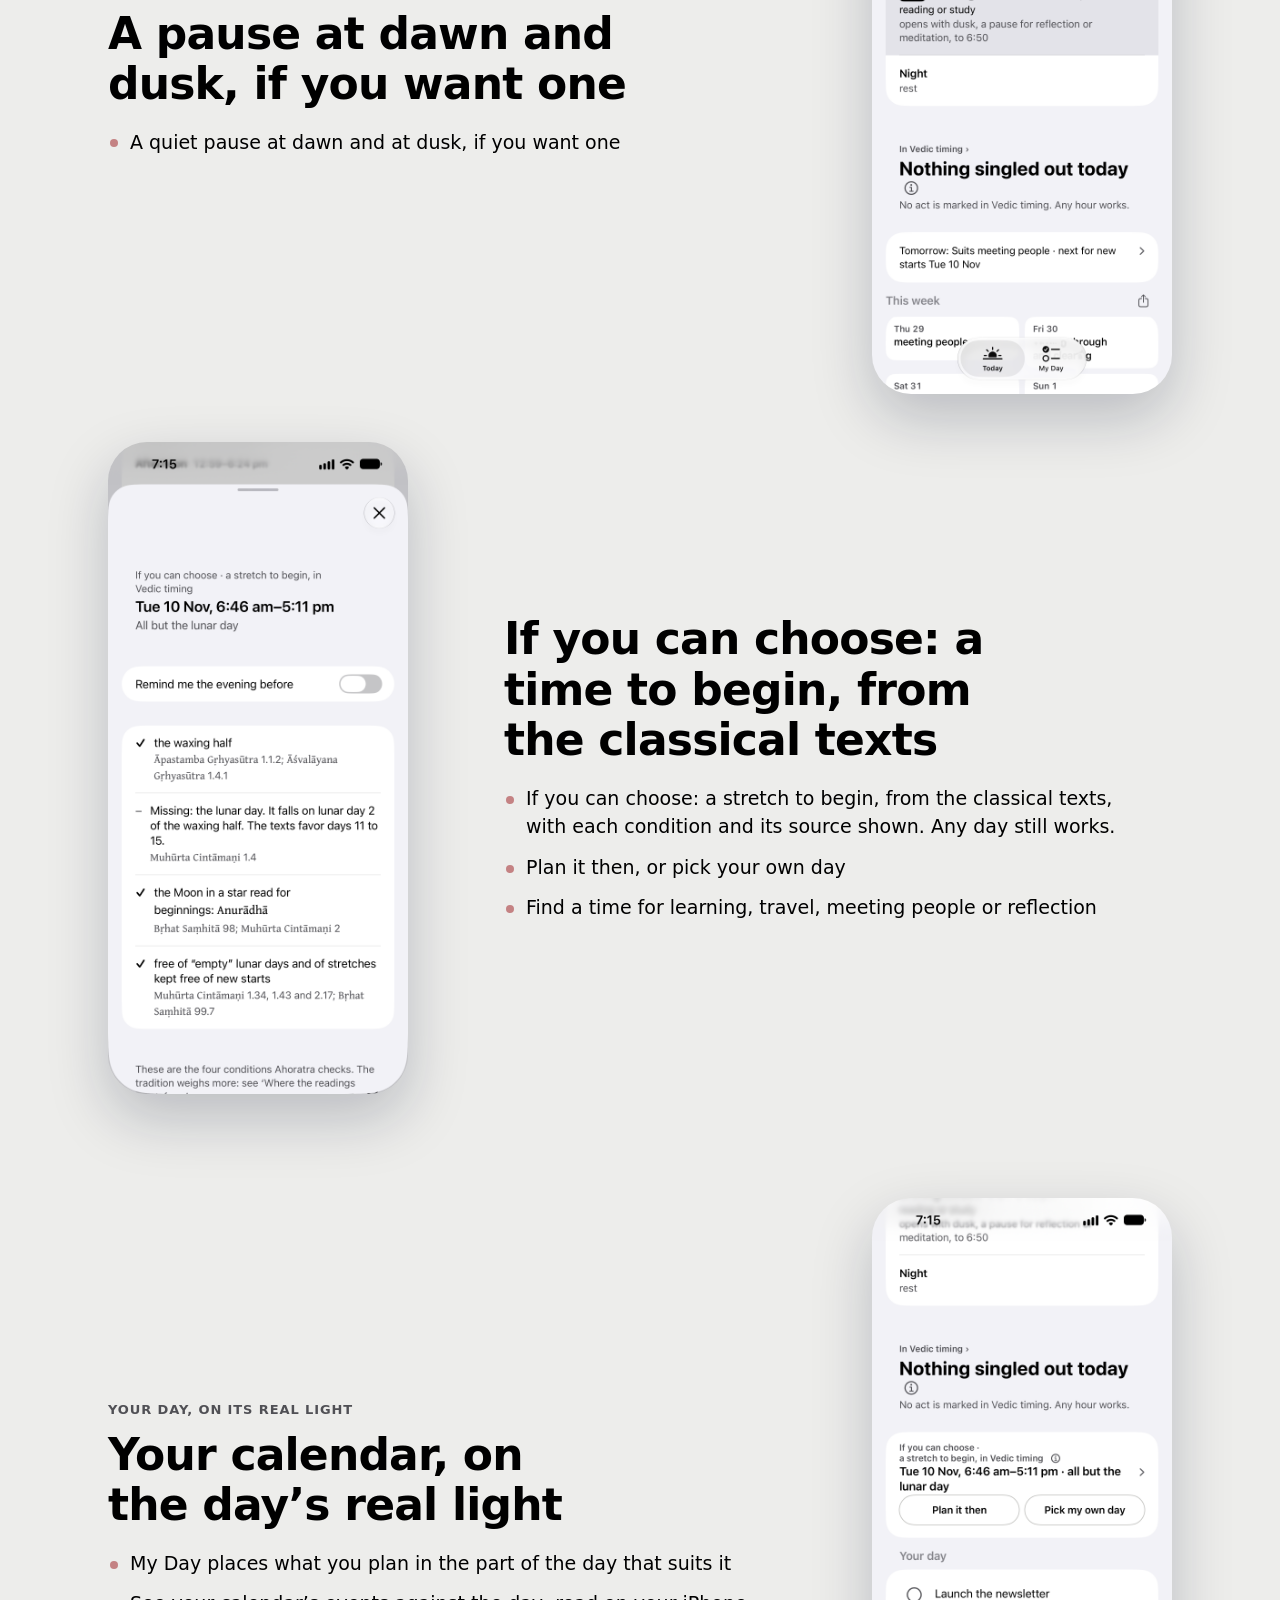
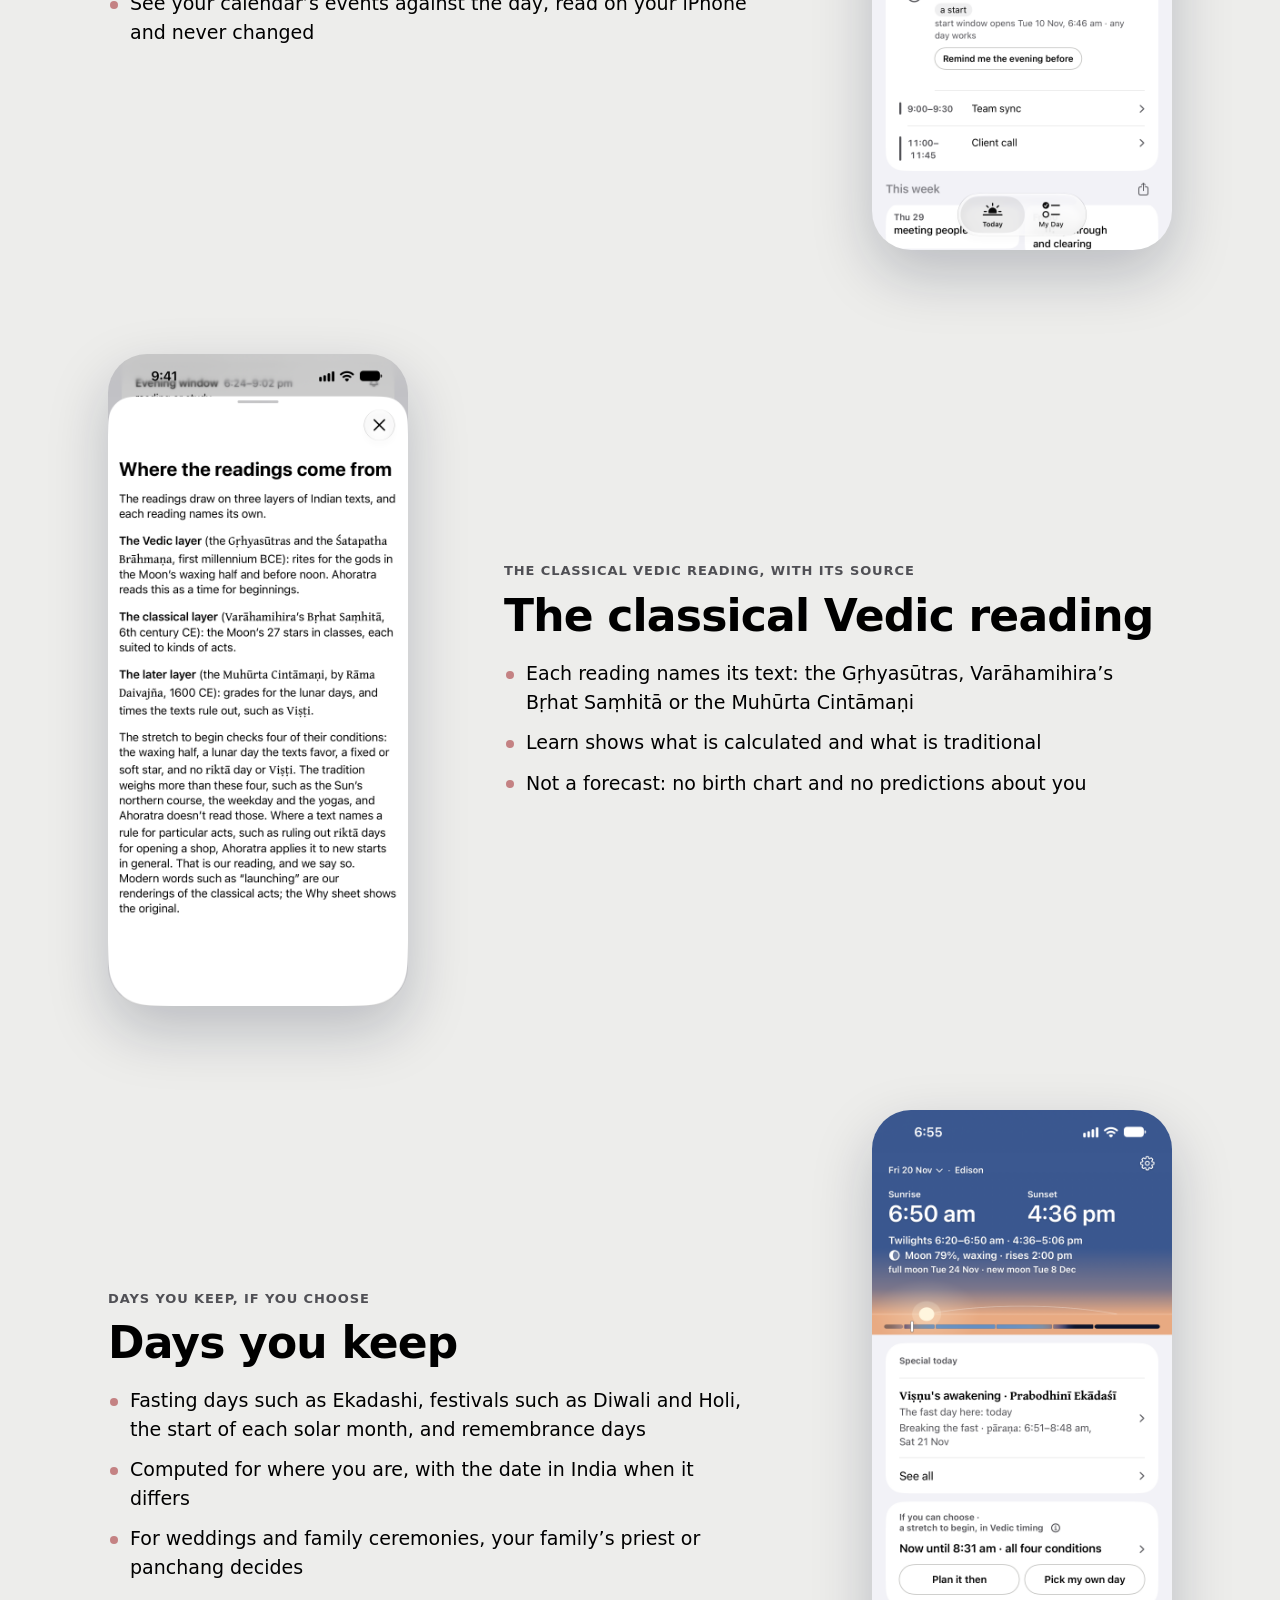
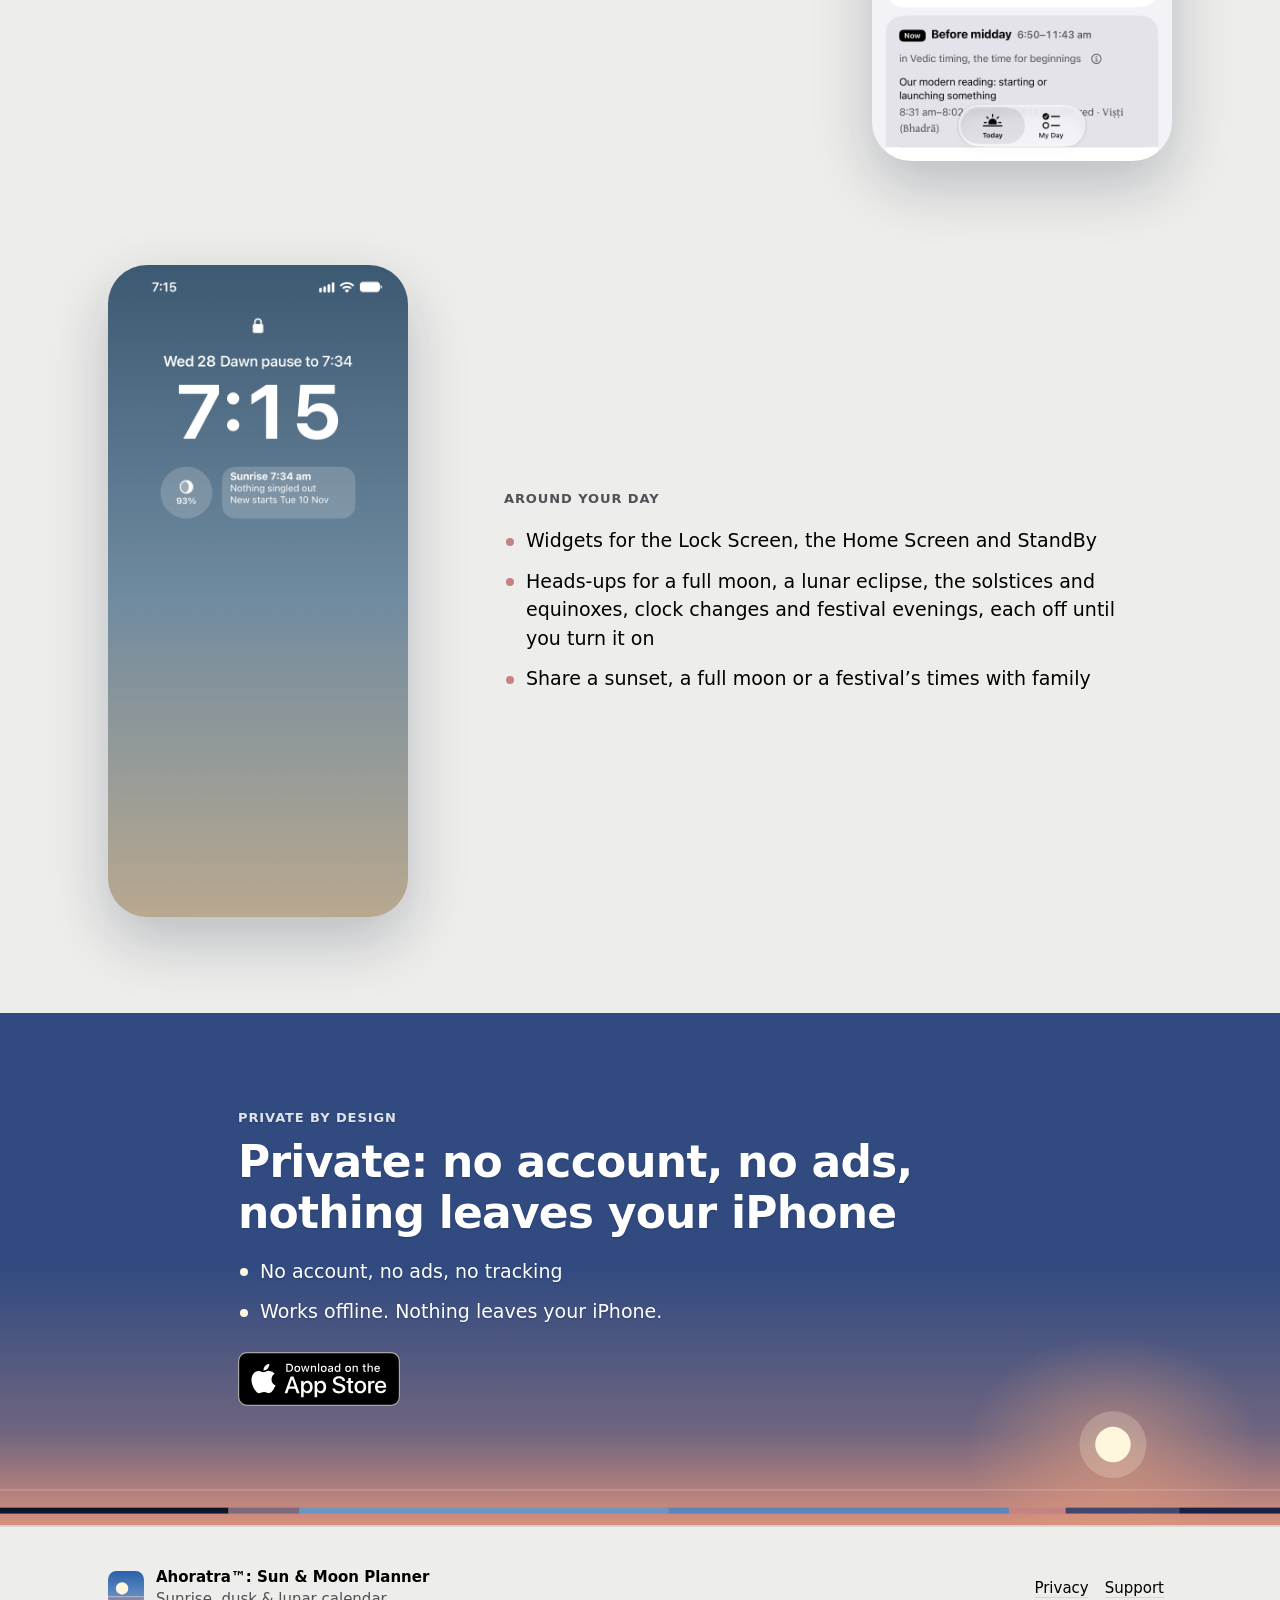
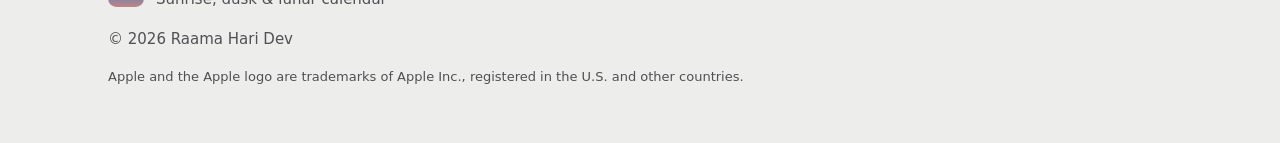
==== commit e1b97837: "Launch: Apple's App Store badge in both calls to action, linking to id6817597114, and Apple's credit" ====
--- a/index.html
+++ b/index.html
@@ -18,10 +18,7 @@
 </head>
 <body>
 <div class="site">
-<section class="hero" aria-labelledby="h1"><div class="sky"><svg viewBox="0 0 1440 640" preserveAspectRatio="xMidYMax slice" aria-hidden="true" focusable="false"><defs><linearGradient id="hskyd" x1="0" y1="0" x2="0" y2="1"><stop offset="0" stop-color="#314B81"/><stop offset=".5" stop-color="#314B81"/><stop offset=".82" stop-color="#70657F"/><stop offset="1" stop-color="#D8907C"/></linearGradient><linearGradient id="hskyn" x1="0" y1="0" x2="0" y2="1"><stop offset="0" stop-color="#091024"/><stop offset=".7" stop-color="#0C1329"/><stop offset="1" stop-color="#101830"/></linearGradient><radialGradient id="hglow"><stop offset="0" stop-color="#FFAF7F" stop-opacity=".45"/><stop offset="1" stop-color="#FFAF7F" stop-opacity="0"/></radialGradient><radialGradient id="hmglow"><stop offset="0" stop-color="#F6F4EC" stop-opacity=".22"/><stop offset="1" stop-color="#F6F4EC" stop-opacity="0"/></radialGradient></defs><g class="day"><rect width="1440" height="640" style="fill:url(#hskyd)"/><polyline points="120.0,604.0 140.0,596.1 160.0,588.3 180.0,580.5 200.0,572.8 220.0,565.2 240.0,557.6 260.0,550.2 280.0,543.0 300.0,535.9 320.0,529.0 340.0,522.3 360.0,515.8 380.0,509.6 400.0,503.6 420.0,497.9 440.0,492.5 460.0,487.4 480.0,482.6 500.0,478.2 520.0,474.1 540.0,470.3 560.0,467.0 580.0,464.0 600.0,461.3 620.0,459.1 640.0,457.3 660.0,455.8 680.0,454.8 700.0,454.2 720.0,454.0 740.0,454.2 760.0,454.8 780.0,455.8 800.0,457.3 820.0,459.1 840.0,461.3 860.0,464.0 880.0,467.0 900.0,470.3 920.0,474.1 940.0,478.2 960.0,482.6 980.0,487.4 1000.0,492.5 1020.0,497.9 1040.0,503.6 1060.0,509.6 1080.0,515.8 1100.0,522.3 1120.0,529.0 1140.0,535.9 1160.0,543.0 1180.0,550.2 1200.0,557.6 1220.0,565.2 1240.0,572.8 1260.0,580.5 1280.0,588.3 1300.0,596.1 1320.0,604.0" style="fill:none;stroke:#FFFFFF;stroke-width:1.4;opacity:.34"/><ellipse cx="1200" cy="558" rx="150" ry="110" style="fill:url(#hglow)"/><circle cx="1200" cy="558" r="34" style="fill:#FFF6DE;opacity:.22"/><circle cx="1200" cy="558" r="18" style="fill:#FFF6DE"/></g><g class="night"><rect width="1440" height="640" style="fill:url(#hskyn)"/><circle cx="97" cy="427.48" r="1.0" style="fill:#FFFFFF;opacity:0.40"/><circle cx="194" cy="405.48" r="1.4" style="fill:#FFFFFF;opacity:0.50"/><circle cx="291" cy="489.48" r="0.7" style="fill:#FFFFFF;opacity:0.60"/><circle cx="388" cy="498.48" r="1.0" style="fill:#FFFFFF;opacity:0.30"/><circle cx="485" cy="432.48" r="1.4" style="fill:#FFFFFF;opacity:0.40"/><circle cx="582" cy="472.48" r="0.7" style="fill:#FFFFFF;opacity:0.50"/><circle cx="679" cy="437.48" r="1.0" style="fill:#FFFFFF;opacity:0.60"/><circle cx="776" cy="508.48" r="1.4" style="fill:#FFFFFF;opacity:0.30"/><circle cx="873" cy="504.48" r="0.7" style="fill:#FFFFFF;opacity:0.40"/><circle cx="970" cy="425.48" r="1.0" style="fill:#FFFFFF;opacity:0.50"/><circle cx="1067" cy="452.48" r="1.4" style="fill:#FFFFFF;opacity:0.60"/><circle cx="1164" cy="404.48" r="0.7" style="fill:#FFFFFF;opacity:0.30"/><circle cx="1261" cy="462.48" r="1.0" style="fill:#FFFFFF;opacity:0.40"/><circle cx="1358" cy="445.48" r="1.4" style="fill:#FFFFFF;opacity:0.50"/><circle cx="15" cy="534.48" r="0.7" style="fill:#FFFFFF;opacity:0.60"/><circle cx="112" cy="548.48" r="1.0" style="fill:#FFFFFF;opacity:0.30"/><circle cx="209" cy="487.48" r="1.4" style="fill:#FFFFFF;opacity:0.40"/><circle cx="306" cy="532.48" r="0.7" style="fill:#FFFFFF;opacity:0.50"/><circle cx="403" cy="502.48" r="1.0" style="fill:#FFFFFF;opacity:0.60"/><circle cx="500" cy="397.48" r="1.4" style="fill:#FFFFFF;opacity:0.30"/><circle cx="597" cy="398.48" r="0.7" style="fill:#FFFFFF;opacity:0.40"/><circle cx="694" cy="505.48" r="1.0" style="fill:#FFFFFF;opacity:0.50"/><circle cx="791" cy="537.48" r="1.4" style="fill:#FFFFFF;opacity:0.60"/><circle cx="888" cy="494.48" r="0.7" style="fill:#FFFFFF;opacity:0.30"/><circle cx="985" cy="376.48" r="1.0" style="fill:#FFFFFF;opacity:0.40"/><circle cx="1082" cy="545.48" r="1.4" style="fill:#FFFFFF;opacity:0.50"/><circle cx="1179" cy="458.48" r="0.7" style="fill:#FFFFFF;opacity:0.60"/><circle cx="1276" cy="477.48" r="1.0" style="fill:#FFFFFF;opacity:0.30"/><circle cx="1373" cy="421.48" r="1.4" style="fill:#FFFFFF;opacity:0.40"/><circle cx="30" cy="471.48" r="0.7" style="fill:#FFFFFF;opacity:0.50"/><circle cx="127" cy="446.48" r="1.0" style="fill:#FFFFFF;opacity:0.60"/><circle cx="224" cy="527.48" r="1.4" style="fill:#FFFFFF;opacity:0.30"/><circle cx="321" cy="533.48" r="0.7" style="fill:#FFFFFF;opacity:0.40"/><circle cx="418" cy="464.48" r="1.0" style="fill:#FFFFFF;opacity:0.50"/><circle cx="515" cy="501.48" r="1.4" style="fill:#FFFFFF;opacity:0.60"/><circle cx="612" cy="463.48" r="0.7" style="fill:#FFFFFF;opacity:0.30"/><circle cx="709" cy="531.48" r="1.0" style="fill:#FFFFFF;opacity:0.40"/><circle cx="806" cy="524.48" r="1.4" style="fill:#FFFFFF;opacity:0.50"/><circle cx="903" cy="442.48" r="0.7" style="fill:#FFFFFF;opacity:0.60"/><polyline points="120.0,604.0 140.0,596.1 160.0,588.3 180.0,580.5 200.0,572.8 220.0,565.2 240.0,557.6 260.0,550.2 280.0,543.0 300.0,535.9 320.0,529.0 340.0,522.3 360.0,515.8 380.0,509.6 400.0,503.6 420.0,497.9 440.0,492.5 460.0,487.4 480.0,482.6 500.0,478.2 520.0,474.1 540.0,470.3 560.0,467.0 580.0,464.0 600.0,461.3 620.0,459.1 640.0,457.3 660.0,455.8 680.0,454.8 700.0,454.2 720.0,454.0 740.0,454.2 760.0,454.8 780.0,455.8 800.0,457.3 820.0,459.1 840.0,461.3 860.0,464.0 880.0,467.0 900.0,470.3 920.0,474.1 940.0,478.2 960.0,482.6 980.0,487.4 1000.0,492.5 1020.0,497.9 1040.0,503.6 1060.0,509.6 1080.0,515.8 1100.0,522.3 1120.0,529.0 1140.0,535.9 1160.0,543.0 1180.0,550.2 1200.0,557.6 1220.0,565.2 1240.0,572.8 1260.0,580.5 1280.0,588.3 1300.0,596.1 1320.0,604.0" style="fill:none;stroke:#FFFFFF;stroke-width:1.4;opacity:.18"/><circle cx="1296" cy="128" r="60" style="fill:url(#hmglow)"/><circle cx="1296" cy="128" r="16" style="fill:#F6F4EC"/></g><line x1="0" y1="604" x2="1440" y2="604" style="stroke:#FFFFFF;stroke-width:1;opacity:.28"/><rect x="0.0" y="622" width="302.4" height="6" style="fill:#0D142B"/><rect x="302.4" y="622" width="72.0" height="6" style="fill:#7C6A7F"/><rect x="374.4" y="622" width="374.4" height="6" style="fill:#6E94C1"/><rect x="748.8" y="622" width="345.6" height="6" style="fill:#5A86BC"/><rect x="1094.4" y="622" width="57.6" height="6" style="fill:#C48283"/><rect x="1152.0" y="622" width="115.2" height="6" style="fill:#43476D"/><rect x="1267.2" y="622" width="172.8" height="6" style="fill:#1A2142"/></svg></div><header class="hdr"><div class="wrap"><a class="brand" href="/"><img class="icon" src="/apple-touch-icon.png" alt="" width="36" height="36"><span>Ahoratra™</span></a><nav aria-label="Site"><a href="/privacy/">Privacy</a><a href="/support/">Support</a></nav></div></header><div class="wrap hero-in"><div class="hero-text"><p class="eyebrow">Sunrise, dusk &amp; lunar calendar</p><h1 id="h1">Ahoratra™ puts the real sun and moon on your day.</h1><p class="lede">Sunrise, sunset, the twilights and the moon are calculated on your iPhone for where you are, and each day’s classical Vedic reading comes with its source. It makes no predictions. You decide.</p><div class="cta"><!-- CTA:PRELAUNCH (hero). At launch, replace this <p> with Apple’s badge:
-     <a class="badge" href="https://apps.apple.com/app/id[APP-ID]"><img src="/assets/badges/app-store-badge-black.svg" alt="Download on the App Store" height="54"></a>
--->
-<p class="cta-soon">Coming to the App Store</p></div></div><figure class="shot hero-shot">
+<section class="hero" aria-labelledby="h1"><div class="sky"><svg viewBox="0 0 1440 640" preserveAspectRatio="xMidYMax slice" aria-hidden="true" focusable="false"><defs><linearGradient id="hskyd" x1="0" y1="0" x2="0" y2="1"><stop offset="0" stop-color="#314B81"/><stop offset=".5" stop-color="#314B81"/><stop offset=".82" stop-color="#70657F"/><stop offset="1" stop-color="#D8907C"/></linearGradient><linearGradient id="hskyn" x1="0" y1="0" x2="0" y2="1"><stop offset="0" stop-color="#091024"/><stop offset=".7" stop-color="#0C1329"/><stop offset="1" stop-color="#101830"/></linearGradient><radialGradient id="hglow"><stop offset="0" stop-color="#FFAF7F" stop-opacity=".45"/><stop offset="1" stop-color="#FFAF7F" stop-opacity="0"/></radialGradient><radialGradient id="hmglow"><stop offset="0" stop-color="#F6F4EC" stop-opacity=".22"/><stop offset="1" stop-color="#F6F4EC" stop-opacity="0"/></radialGradient></defs><g class="day"><rect width="1440" height="640" style="fill:url(#hskyd)"/><polyline points="120.0,604.0 140.0,596.1 160.0,588.3 180.0,580.5 200.0,572.8 220.0,565.2 240.0,557.6 260.0,550.2 280.0,543.0 300.0,535.9 320.0,529.0 340.0,522.3 360.0,515.8 380.0,509.6 400.0,503.6 420.0,497.9 440.0,492.5 460.0,487.4 480.0,482.6 500.0,478.2 520.0,474.1 540.0,470.3 560.0,467.0 580.0,464.0 600.0,461.3 620.0,459.1 640.0,457.3 660.0,455.8 680.0,454.8 700.0,454.2 720.0,454.0 740.0,454.2 760.0,454.8 780.0,455.8 800.0,457.3 820.0,459.1 840.0,461.3 860.0,464.0 880.0,467.0 900.0,470.3 920.0,474.1 940.0,478.2 960.0,482.6 980.0,487.4 1000.0,492.5 1020.0,497.9 1040.0,503.6 1060.0,509.6 1080.0,515.8 1100.0,522.3 1120.0,529.0 1140.0,535.9 1160.0,543.0 1180.0,550.2 1200.0,557.6 1220.0,565.2 1240.0,572.8 1260.0,580.5 1280.0,588.3 1300.0,596.1 1320.0,604.0" style="fill:none;stroke:#FFFFFF;stroke-width:1.4;opacity:.34"/><ellipse cx="1200" cy="558" rx="150" ry="110" style="fill:url(#hglow)"/><circle cx="1200" cy="558" r="34" style="fill:#FFF6DE;opacity:.22"/><circle cx="1200" cy="558" r="18" style="fill:#FFF6DE"/></g><g class="night"><rect width="1440" height="640" style="fill:url(#hskyn)"/><circle cx="97" cy="427.48" r="1.0" style="fill:#FFFFFF;opacity:0.40"/><circle cx="194" cy="405.48" r="1.4" style="fill:#FFFFFF;opacity:0.50"/><circle cx="291" cy="489.48" r="0.7" style="fill:#FFFFFF;opacity:0.60"/><circle cx="388" cy="498.48" r="1.0" style="fill:#FFFFFF;opacity:0.30"/><circle cx="485" cy="432.48" r="1.4" style="fill:#FFFFFF;opacity:0.40"/><circle cx="582" cy="472.48" r="0.7" style="fill:#FFFFFF;opacity:0.50"/><circle cx="679" cy="437.48" r="1.0" style="fill:#FFFFFF;opacity:0.60"/><circle cx="776" cy="508.48" r="1.4" style="fill:#FFFFFF;opacity:0.30"/><circle cx="873" cy="504.48" r="0.7" style="fill:#FFFFFF;opacity:0.40"/><circle cx="970" cy="425.48" r="1.0" style="fill:#FFFFFF;opacity:0.50"/><circle cx="1067" cy="452.48" r="1.4" style="fill:#FFFFFF;opacity:0.60"/><circle cx="1164" cy="404.48" r="0.7" style="fill:#FFFFFF;opacity:0.30"/><circle cx="1261" cy="462.48" r="1.0" style="fill:#FFFFFF;opacity:0.40"/><circle cx="1358" cy="445.48" r="1.4" style="fill:#FFFFFF;opacity:0.50"/><circle cx="15" cy="534.48" r="0.7" style="fill:#FFFFFF;opacity:0.60"/><circle cx="112" cy="548.48" r="1.0" style="fill:#FFFFFF;opacity:0.30"/><circle cx="209" cy="487.48" r="1.4" style="fill:#FFFFFF;opacity:0.40"/><circle cx="306" cy="532.48" r="0.7" style="fill:#FFFFFF;opacity:0.50"/><circle cx="403" cy="502.48" r="1.0" style="fill:#FFFFFF;opacity:0.60"/><circle cx="500" cy="397.48" r="1.4" style="fill:#FFFFFF;opacity:0.30"/><circle cx="597" cy="398.48" r="0.7" style="fill:#FFFFFF;opacity:0.40"/><circle cx="694" cy="505.48" r="1.0" style="fill:#FFFFFF;opacity:0.50"/><circle cx="791" cy="537.48" r="1.4" style="fill:#FFFFFF;opacity:0.60"/><circle cx="888" cy="494.48" r="0.7" style="fill:#FFFFFF;opacity:0.30"/><circle cx="985" cy="376.48" r="1.0" style="fill:#FFFFFF;opacity:0.40"/><circle cx="1082" cy="545.48" r="1.4" style="fill:#FFFFFF;opacity:0.50"/><circle cx="1179" cy="458.48" r="0.7" style="fill:#FFFFFF;opacity:0.60"/><circle cx="1276" cy="477.48" r="1.0" style="fill:#FFFFFF;opacity:0.30"/><circle cx="1373" cy="421.48" r="1.4" style="fill:#FFFFFF;opacity:0.40"/><circle cx="30" cy="471.48" r="0.7" style="fill:#FFFFFF;opacity:0.50"/><circle cx="127" cy="446.48" r="1.0" style="fill:#FFFFFF;opacity:0.60"/><circle cx="224" cy="527.48" r="1.4" style="fill:#FFFFFF;opacity:0.30"/><circle cx="321" cy="533.48" r="0.7" style="fill:#FFFFFF;opacity:0.40"/><circle cx="418" cy="464.48" r="1.0" style="fill:#FFFFFF;opacity:0.50"/><circle cx="515" cy="501.48" r="1.4" style="fill:#FFFFFF;opacity:0.60"/><circle cx="612" cy="463.48" r="0.7" style="fill:#FFFFFF;opacity:0.30"/><circle cx="709" cy="531.48" r="1.0" style="fill:#FFFFFF;opacity:0.40"/><circle cx="806" cy="524.48" r="1.4" style="fill:#FFFFFF;opacity:0.50"/><circle cx="903" cy="442.48" r="0.7" style="fill:#FFFFFF;opacity:0.60"/><polyline points="120.0,604.0 140.0,596.1 160.0,588.3 180.0,580.5 200.0,572.8 220.0,565.2 240.0,557.6 260.0,550.2 280.0,543.0 300.0,535.9 320.0,529.0 340.0,522.3 360.0,515.8 380.0,509.6 400.0,503.6 420.0,497.9 440.0,492.5 460.0,487.4 480.0,482.6 500.0,478.2 520.0,474.1 540.0,470.3 560.0,467.0 580.0,464.0 600.0,461.3 620.0,459.1 640.0,457.3 660.0,455.8 680.0,454.8 700.0,454.2 720.0,454.0 740.0,454.2 760.0,454.8 780.0,455.8 800.0,457.3 820.0,459.1 840.0,461.3 860.0,464.0 880.0,467.0 900.0,470.3 920.0,474.1 940.0,478.2 960.0,482.6 980.0,487.4 1000.0,492.5 1020.0,497.9 1040.0,503.6 1060.0,509.6 1080.0,515.8 1100.0,522.3 1120.0,529.0 1140.0,535.9 1160.0,543.0 1180.0,550.2 1200.0,557.6 1220.0,565.2 1240.0,572.8 1260.0,580.5 1280.0,588.3 1300.0,596.1 1320.0,604.0" style="fill:none;stroke:#FFFFFF;stroke-width:1.4;opacity:.18"/><circle cx="1296" cy="128" r="60" style="fill:url(#hmglow)"/><circle cx="1296" cy="128" r="16" style="fill:#F6F4EC"/></g><line x1="0" y1="604" x2="1440" y2="604" style="stroke:#FFFFFF;stroke-width:1;opacity:.28"/><rect x="0.0" y="622" width="302.4" height="6" style="fill:#0D142B"/><rect x="302.4" y="622" width="72.0" height="6" style="fill:#7C6A7F"/><rect x="374.4" y="622" width="374.4" height="6" style="fill:#6E94C1"/><rect x="748.8" y="622" width="345.6" height="6" style="fill:#5A86BC"/><rect x="1094.4" y="622" width="57.6" height="6" style="fill:#C48283"/><rect x="1152.0" y="622" width="115.2" height="6" style="fill:#43476D"/><rect x="1267.2" y="622" width="172.8" height="6" style="fill:#1A2142"/></svg></div><header class="hdr"><div class="wrap"><a class="brand" href="/"><img class="icon" src="/apple-touch-icon.png" alt="" width="36" height="36"><span>Ahoratra™</span></a><nav aria-label="Site"><a href="/privacy/">Privacy</a><a href="/support/">Support</a></nav></div></header><div class="wrap hero-in"><div class="hero-text"><p class="eyebrow">Sunrise, dusk &amp; lunar calendar</p><h1 id="h1">Ahoratra™ puts the real sun and moon on your day.</h1><p class="lede">Sunrise, sunset, the twilights and the moon are calculated on your iPhone for where you are, and each day’s classical Vedic reading comes with its source. It makes no predictions. You decide.</p><div class="cta"><a class="badge" href="https://apps.apple.com/app/id6817597114"><img src="/assets/badges/app-store-badge-black.svg" alt="Download on the App Store" height="54"></a></div></div><figure class="shot hero-shot">
 <!-- SHOT:shot-1 · store screenshot 1 · M-101i capture, 1320 × 2868 PNG, no device frame. Replace the slot <div> with:
      <img src="/screens/shot-1.png" width="1320" height="2868" alt="[alt text · copy: owner]" loading="lazy" decoding="async">
 -->
@@ -49,10 +46,7 @@
 <!-- SHOT:shot-5 · store screenshot 5 · M-101i capture, 1320 × 2868 PNG, no device frame. Replace the slot <div> with:
      <img src="/screens/shot-5.png" width="1320" height="2868" alt="[alt text · copy: owner]" loading="lazy" decoding="async">
 -->
-<img src="/screens/shot-5.png" width="1320" height="2868" alt="Lock Screen widgets with sunrise, sunset and the Moon" loading="lazy" decoding="async"></figure></div></section><section class="band" aria-labelledby="sp"><div class="sky"><svg viewBox="0 0 1440 520" preserveAspectRatio="xMidYMax slice" aria-hidden="true" focusable="false"><defs><linearGradient id="bskyd" x1="0" y1="0" x2="0" y2="1"><stop offset="0" stop-color="#314B81"/><stop offset=".5" stop-color="#314B81"/><stop offset=".82" stop-color="#70657F"/><stop offset="1" stop-color="#D8907C"/></linearGradient><linearGradient id="bskyn" x1="0" y1="0" x2="0" y2="1"><stop offset="0" stop-color="#091024"/><stop offset=".7" stop-color="#0C1329"/><stop offset="1" stop-color="#101830"/></linearGradient><radialGradient id="bglow"><stop offset="0" stop-color="#FFAF7F" stop-opacity=".45"/><stop offset="1" stop-color="#FFAF7F" stop-opacity="0"/></radialGradient><radialGradient id="bmglow"><stop offset="0" stop-color="#F6F4EC" stop-opacity=".22"/><stop offset="1" stop-color="#F6F4EC" stop-opacity="0"/></radialGradient></defs><g class="day"><rect width="1440" height="520" style="fill:url(#bskyd)"/><ellipse cx="1200" cy="438" rx="150" ry="110" style="fill:url(#bglow)"/><circle cx="1200" cy="438" r="34" style="fill:#FFF6DE;opacity:.22"/><circle cx="1200" cy="438" r="18" style="fill:#FFF6DE"/></g><g class="night"><rect width="1440" height="520" style="fill:url(#bskyn)"/><circle cx="97" cy="353.08" r="1.0" style="fill:#FFFFFF;opacity:0.40"/><circle cx="194" cy="367.08" r="1.4" style="fill:#FFFFFF;opacity:0.50"/><circle cx="291" cy="342.08" r="0.7" style="fill:#FFFFFF;opacity:0.60"/><circle cx="388" cy="423.08" r="1.0" style="fill:#FFFFFF;opacity:0.30"/><circle cx="485" cy="320.08" r="1.4" style="fill:#FFFFFF;opacity:0.40"/><circle cx="582" cy="323.08" r="0.7" style="fill:#FFFFFF;opacity:0.50"/><circle cx="679" cy="432.08" r="1.0" style="fill:#FFFFFF;opacity:0.60"/><circle cx="776" cy="357.08" r="1.4" style="fill:#FFFFFF;opacity:0.30"/><circle cx="873" cy="388.08" r="0.7" style="fill:#FFFFFF;opacity:0.40"/><circle cx="970" cy="380.08" r="1.0" style="fill:#FFFFFF;opacity:0.50"/><circle cx="1067" cy="333.08" r="1.4" style="fill:#FFFFFF;opacity:0.60"/><circle cx="1164" cy="392.08" r="0.7" style="fill:#FFFFFF;opacity:0.30"/><circle cx="1261" cy="412.08" r="1.0" style="fill:#FFFFFF;opacity:0.40"/><circle cx="1358" cy="393.08" r="1.4" style="fill:#FFFFFF;opacity:0.50"/><circle cx="15" cy="335.08" r="0.7" style="fill:#FFFFFF;opacity:0.60"/><circle cx="112" cy="383.08" r="1.0" style="fill:#FFFFFF;opacity:0.30"/><circle cx="209" cy="392.08" r="1.4" style="fill:#FFFFFF;opacity:0.40"/><circle cx="306" cy="362.08" r="0.7" style="fill:#FFFFFF;opacity:0.50"/><circle cx="403" cy="438.08" r="1.0" style="fill:#FFFFFF;opacity:0.60"/><circle cx="500" cy="330.08" r="1.4" style="fill:#FFFFFF;opacity:0.30"/><circle cx="597" cy="328.08" r="0.7" style="fill:#FFFFFF;opacity:0.40"/><circle cx="694" cy="432.08" r="1.0" style="fill:#FFFFFF;opacity:0.50"/><circle cx="791" cy="352.08" r="1.4" style="fill:#FFFFFF;opacity:0.60"/><circle cx="888" cy="378.08" r="0.7" style="fill:#FFFFFF;opacity:0.30"/><circle cx="985" cy="365.08" r="1.0" style="fill:#FFFFFF;opacity:0.40"/><circle cx="1082" cy="313.08" r="1.4" style="fill:#FFFFFF;opacity:0.50"/><circle cx="1179" cy="367.08" r="0.7" style="fill:#FFFFFF;opacity:0.60"/><circle cx="1276" cy="382.08" r="1.0" style="fill:#FFFFFF;opacity:0.30"/><circle cx="1373" cy="358.08" r="1.4" style="fill:#FFFFFF;opacity:0.40"/><circle cx="30" cy="440.08" r="0.7" style="fill:#FFFFFF;opacity:0.50"/><circle cx="127" cy="338.08" r="1.0" style="fill:#FFFFFF;opacity:0.60"/><circle cx="224" cy="342.08" r="1.4" style="fill:#FFFFFF;opacity:0.30"/><circle cx="321" cy="307.08" r="0.7" style="fill:#FFFFFF;opacity:0.40"/><circle cx="418" cy="378.08" r="1.0" style="fill:#FFFFFF;opacity:0.50"/><circle cx="515" cy="410.08" r="1.4" style="fill:#FFFFFF;opacity:0.60"/><circle cx="612" cy="403.08" r="0.7" style="fill:#FFFFFF;opacity:0.30"/><circle cx="709" cy="357.08" r="1.0" style="fill:#FFFFFF;opacity:0.40"/><circle cx="806" cy="417.08" r="1.4" style="fill:#FFFFFF;opacity:0.50"/><circle cx="903" cy="438.08" r="0.7" style="fill:#FFFFFF;opacity:0.60"/><circle cx="1296" cy="104" r="60" style="fill:url(#bmglow)"/><circle cx="1296" cy="104" r="16" style="fill:#F6F4EC"/></g><line x1="0" y1="484" x2="1440" y2="484" style="stroke:#FFFFFF;stroke-width:1;opacity:.28"/><rect x="0.0" y="502" width="302.4" height="6" style="fill:#0D142B"/><rect x="302.4" y="502" width="72.0" height="6" style="fill:#7C6A7F"/><rect x="374.4" y="502" width="374.4" height="6" style="fill:#6E94C1"/><rect x="748.8" y="502" width="345.6" height="6" style="fill:#5A86BC"/><rect x="1094.4" y="502" width="57.6" height="6" style="fill:#C48283"/><rect x="1152.0" y="502" width="115.2" height="6" style="fill:#43476D"/><rect x="1267.2" y="502" width="172.8" height="6" style="fill:#1A2142"/></svg></div><div class="wrap band-in"><h2 class="kicker" id="sp">PRIVATE BY DESIGN</h2><p class="h">Private: no account, no ads, nothing leaves your iPhone</p><ul class="pts"><li>No account, no ads, no tracking</li><li>Works offline. Nothing leaves your iPhone.</li></ul><div class="cta"><!-- CTA:PRELAUNCH (band). At launch, replace this <p> with Apple’s badge:
-     <a class="badge" href="https://apps.apple.com/app/id[APP-ID]"><img src="/assets/badges/app-store-badge-black.svg" alt="Download on the App Store" height="54"></a>
--->
-<p class="cta-soon">Coming to the App Store</p></div></div></section></main><footer class="ftr"><div class="wrap"><div class="ftr-brand"><svg class="icon" viewBox="0 0 64 64" aria-hidden="true" focusable="false"><defs><linearGradient id="igf" x1="0" y1="0" x2="0" y2="1"><stop offset="0" stop-color="#2B60A9"/><stop offset=".6" stop-color="#5987C0"/><stop offset="1" stop-color="#C48283"/></linearGradient></defs><rect width="64" height="64" rx="15" fill="url(#igf)"/><circle cx="25" cy="31" r="11" fill="#FFF6DE"/><rect x="0" y="45" width="64" height="1.6" fill="#FFFFFF" fill-opacity=".5"/></svg><div><p class="ftr-name">Ahoratra™: Sun &amp; Moon Planner</p><p class="ftr-sub">Sunrise, dusk &amp; lunar calendar</p></div></div><nav aria-label="Footer"><a href="/privacy/">Privacy</a><a href="/support/">Support</a></nav><p class="copy">© 2026 Raama Hari Dev</p><!-- CREDIT:LAUNCH (Apple’s credit line, once, where the badge appears): <p class="legal">Apple and the Apple logo are trademarks of Apple Inc., registered in the U.S. and other countries.</p> --></div></footer>
+<img src="/screens/shot-5.png" width="1320" height="2868" alt="Lock Screen widgets with sunrise, sunset and the Moon" loading="lazy" decoding="async"></figure></div></section><section class="band" aria-labelledby="sp"><div class="sky"><svg viewBox="0 0 1440 520" preserveAspectRatio="xMidYMax slice" aria-hidden="true" focusable="false"><defs><linearGradient id="bskyd" x1="0" y1="0" x2="0" y2="1"><stop offset="0" stop-color="#314B81"/><stop offset=".5" stop-color="#314B81"/><stop offset=".82" stop-color="#70657F"/><stop offset="1" stop-color="#D8907C"/></linearGradient><linearGradient id="bskyn" x1="0" y1="0" x2="0" y2="1"><stop offset="0" stop-color="#091024"/><stop offset=".7" stop-color="#0C1329"/><stop offset="1" stop-color="#101830"/></linearGradient><radialGradient id="bglow"><stop offset="0" stop-color="#FFAF7F" stop-opacity=".45"/><stop offset="1" stop-color="#FFAF7F" stop-opacity="0"/></radialGradient><radialGradient id="bmglow"><stop offset="0" stop-color="#F6F4EC" stop-opacity=".22"/><stop offset="1" stop-color="#F6F4EC" stop-opacity="0"/></radialGradient></defs><g class="day"><rect width="1440" height="520" style="fill:url(#bskyd)"/><ellipse cx="1200" cy="438" rx="150" ry="110" style="fill:url(#bglow)"/><circle cx="1200" cy="438" r="34" style="fill:#FFF6DE;opacity:.22"/><circle cx="1200" cy="438" r="18" style="fill:#FFF6DE"/></g><g class="night"><rect width="1440" height="520" style="fill:url(#bskyn)"/><circle cx="97" cy="353.08" r="1.0" style="fill:#FFFFFF;opacity:0.40"/><circle cx="194" cy="367.08" r="1.4" style="fill:#FFFFFF;opacity:0.50"/><circle cx="291" cy="342.08" r="0.7" style="fill:#FFFFFF;opacity:0.60"/><circle cx="388" cy="423.08" r="1.0" style="fill:#FFFFFF;opacity:0.30"/><circle cx="485" cy="320.08" r="1.4" style="fill:#FFFFFF;opacity:0.40"/><circle cx="582" cy="323.08" r="0.7" style="fill:#FFFFFF;opacity:0.50"/><circle cx="679" cy="432.08" r="1.0" style="fill:#FFFFFF;opacity:0.60"/><circle cx="776" cy="357.08" r="1.4" style="fill:#FFFFFF;opacity:0.30"/><circle cx="873" cy="388.08" r="0.7" style="fill:#FFFFFF;opacity:0.40"/><circle cx="970" cy="380.08" r="1.0" style="fill:#FFFFFF;opacity:0.50"/><circle cx="1067" cy="333.08" r="1.4" style="fill:#FFFFFF;opacity:0.60"/><circle cx="1164" cy="392.08" r="0.7" style="fill:#FFFFFF;opacity:0.30"/><circle cx="1261" cy="412.08" r="1.0" style="fill:#FFFFFF;opacity:0.40"/><circle cx="1358" cy="393.08" r="1.4" style="fill:#FFFFFF;opacity:0.50"/><circle cx="15" cy="335.08" r="0.7" style="fill:#FFFFFF;opacity:0.60"/><circle cx="112" cy="383.08" r="1.0" style="fill:#FFFFFF;opacity:0.30"/><circle cx="209" cy="392.08" r="1.4" style="fill:#FFFFFF;opacity:0.40"/><circle cx="306" cy="362.08" r="0.7" style="fill:#FFFFFF;opacity:0.50"/><circle cx="403" cy="438.08" r="1.0" style="fill:#FFFFFF;opacity:0.60"/><circle cx="500" cy="330.08" r="1.4" style="fill:#FFFFFF;opacity:0.30"/><circle cx="597" cy="328.08" r="0.7" style="fill:#FFFFFF;opacity:0.40"/><circle cx="694" cy="432.08" r="1.0" style="fill:#FFFFFF;opacity:0.50"/><circle cx="791" cy="352.08" r="1.4" style="fill:#FFFFFF;opacity:0.60"/><circle cx="888" cy="378.08" r="0.7" style="fill:#FFFFFF;opacity:0.30"/><circle cx="985" cy="365.08" r="1.0" style="fill:#FFFFFF;opacity:0.40"/><circle cx="1082" cy="313.08" r="1.4" style="fill:#FFFFFF;opacity:0.50"/><circle cx="1179" cy="367.08" r="0.7" style="fill:#FFFFFF;opacity:0.60"/><circle cx="1276" cy="382.08" r="1.0" style="fill:#FFFFFF;opacity:0.30"/><circle cx="1373" cy="358.08" r="1.4" style="fill:#FFFFFF;opacity:0.40"/><circle cx="30" cy="440.08" r="0.7" style="fill:#FFFFFF;opacity:0.50"/><circle cx="127" cy="338.08" r="1.0" style="fill:#FFFFFF;opacity:0.60"/><circle cx="224" cy="342.08" r="1.4" style="fill:#FFFFFF;opacity:0.30"/><circle cx="321" cy="307.08" r="0.7" style="fill:#FFFFFF;opacity:0.40"/><circle cx="418" cy="378.08" r="1.0" style="fill:#FFFFFF;opacity:0.50"/><circle cx="515" cy="410.08" r="1.4" style="fill:#FFFFFF;opacity:0.60"/><circle cx="612" cy="403.08" r="0.7" style="fill:#FFFFFF;opacity:0.30"/><circle cx="709" cy="357.08" r="1.0" style="fill:#FFFFFF;opacity:0.40"/><circle cx="806" cy="417.08" r="1.4" style="fill:#FFFFFF;opacity:0.50"/><circle cx="903" cy="438.08" r="0.7" style="fill:#FFFFFF;opacity:0.60"/><circle cx="1296" cy="104" r="60" style="fill:url(#bmglow)"/><circle cx="1296" cy="104" r="16" style="fill:#F6F4EC"/></g><line x1="0" y1="484" x2="1440" y2="484" style="stroke:#FFFFFF;stroke-width:1;opacity:.28"/><rect x="0.0" y="502" width="302.4" height="6" style="fill:#0D142B"/><rect x="302.4" y="502" width="72.0" height="6" style="fill:#7C6A7F"/><rect x="374.4" y="502" width="374.4" height="6" style="fill:#6E94C1"/><rect x="748.8" y="502" width="345.6" height="6" style="fill:#5A86BC"/><rect x="1094.4" y="502" width="57.6" height="6" style="fill:#C48283"/><rect x="1152.0" y="502" width="115.2" height="6" style="fill:#43476D"/><rect x="1267.2" y="502" width="172.8" height="6" style="fill:#1A2142"/></svg></div><div class="wrap band-in"><h2 class="kicker" id="sp">PRIVATE BY DESIGN</h2><p class="h">Private: no account, no ads, nothing leaves your iPhone</p><ul class="pts"><li>No account, no ads, no tracking</li><li>Works offline. Nothing leaves your iPhone.</li></ul><div class="cta"><a class="badge" href="https://apps.apple.com/app/id6817597114"><img src="/assets/badges/app-store-badge-black.svg" alt="Download on the App Store" height="54"></a></div></div></section></main><footer class="ftr"><div class="wrap"><div class="ftr-brand"><svg class="icon" viewBox="0 0 64 64" aria-hidden="true" focusable="false"><defs><linearGradient id="igf" x1="0" y1="0" x2="0" y2="1"><stop offset="0" stop-color="#2B60A9"/><stop offset=".6" stop-color="#5987C0"/><stop offset="1" stop-color="#C48283"/></linearGradient></defs><rect width="64" height="64" rx="15" fill="url(#igf)"/><circle cx="25" cy="31" r="11" fill="#FFF6DE"/><rect x="0" y="45" width="64" height="1.6" fill="#FFFFFF" fill-opacity=".5"/></svg><div><p class="ftr-name">Ahoratra™: Sun &amp; Moon Planner</p><p class="ftr-sub">Sunrise, dusk &amp; lunar calendar</p></div></div><nav aria-label="Footer"><a href="/privacy/">Privacy</a><a href="/support/">Support</a></nav><p class="copy">© 2026 Raama Hari Dev</p><p class="legal">Apple and the Apple logo are trademarks of Apple Inc., registered in the U.S. and other countries.</p></div></footer>
 </div>
 </body>
 </html>
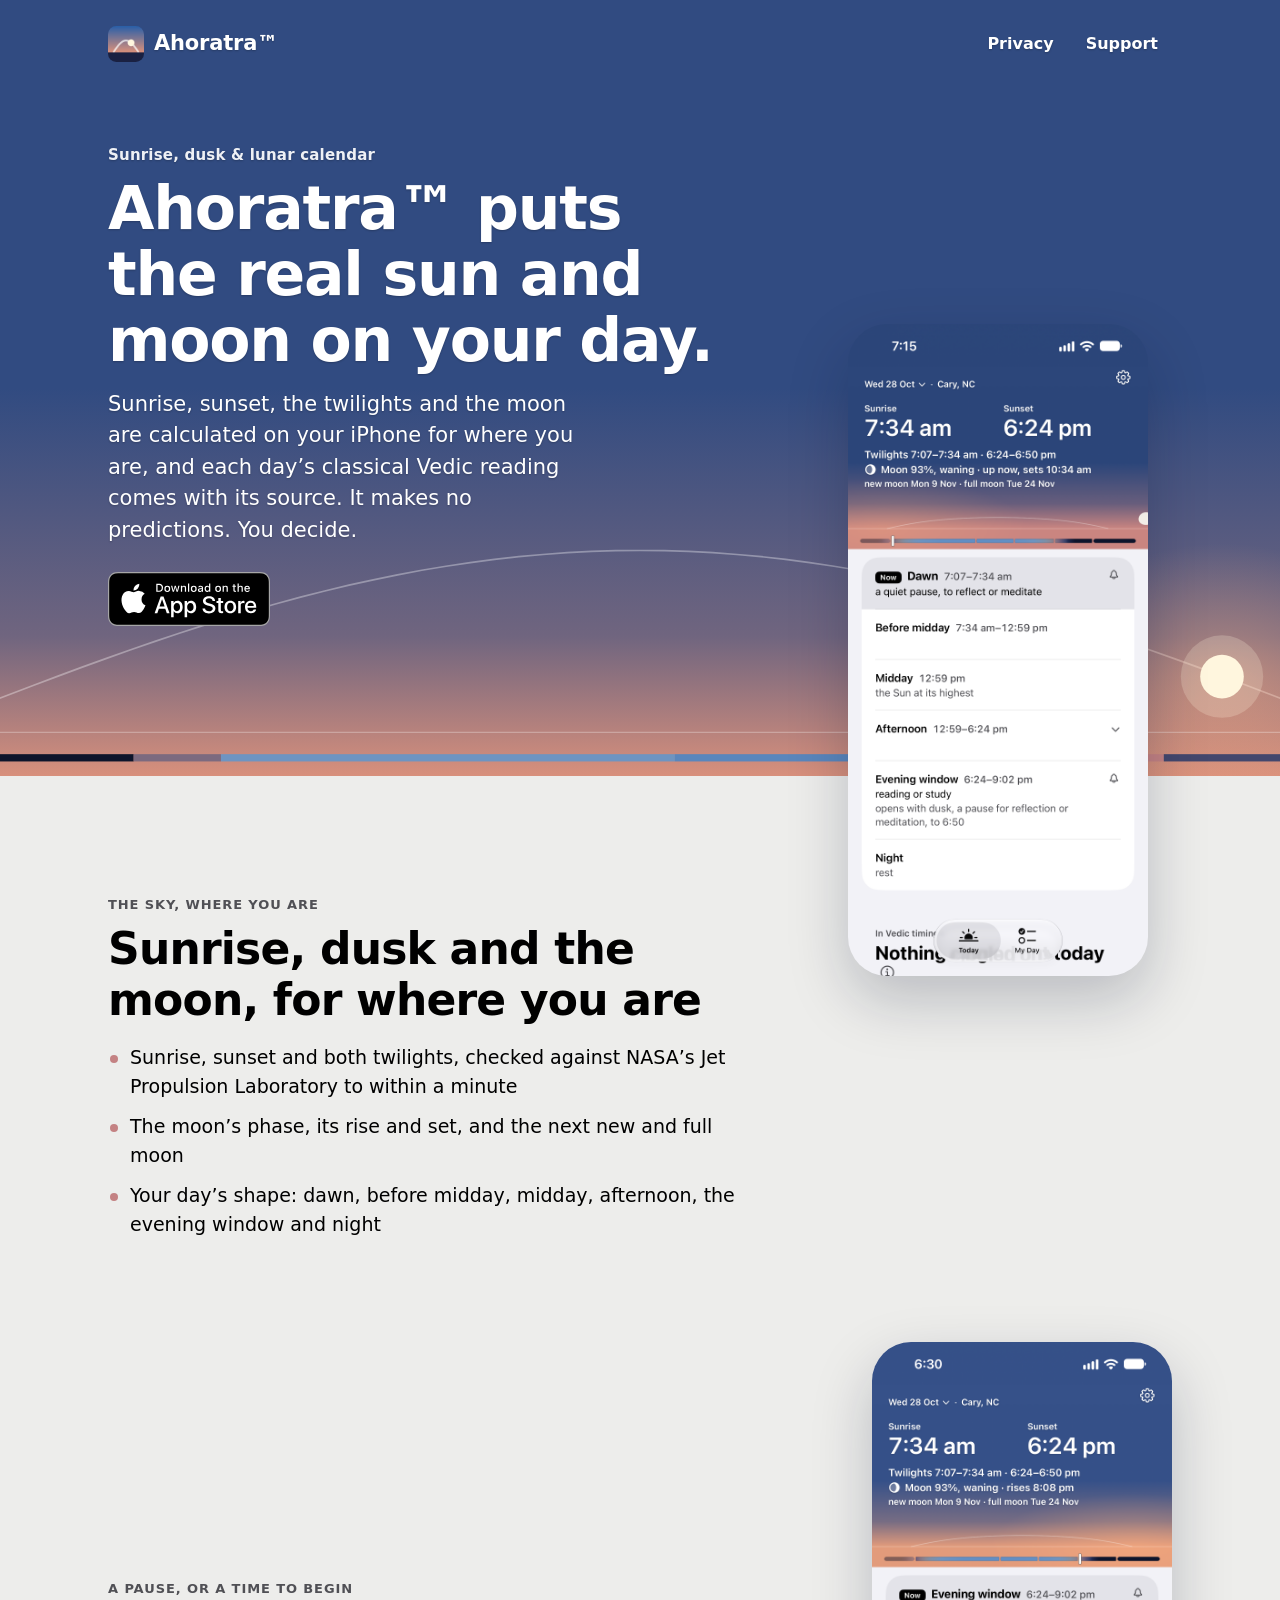
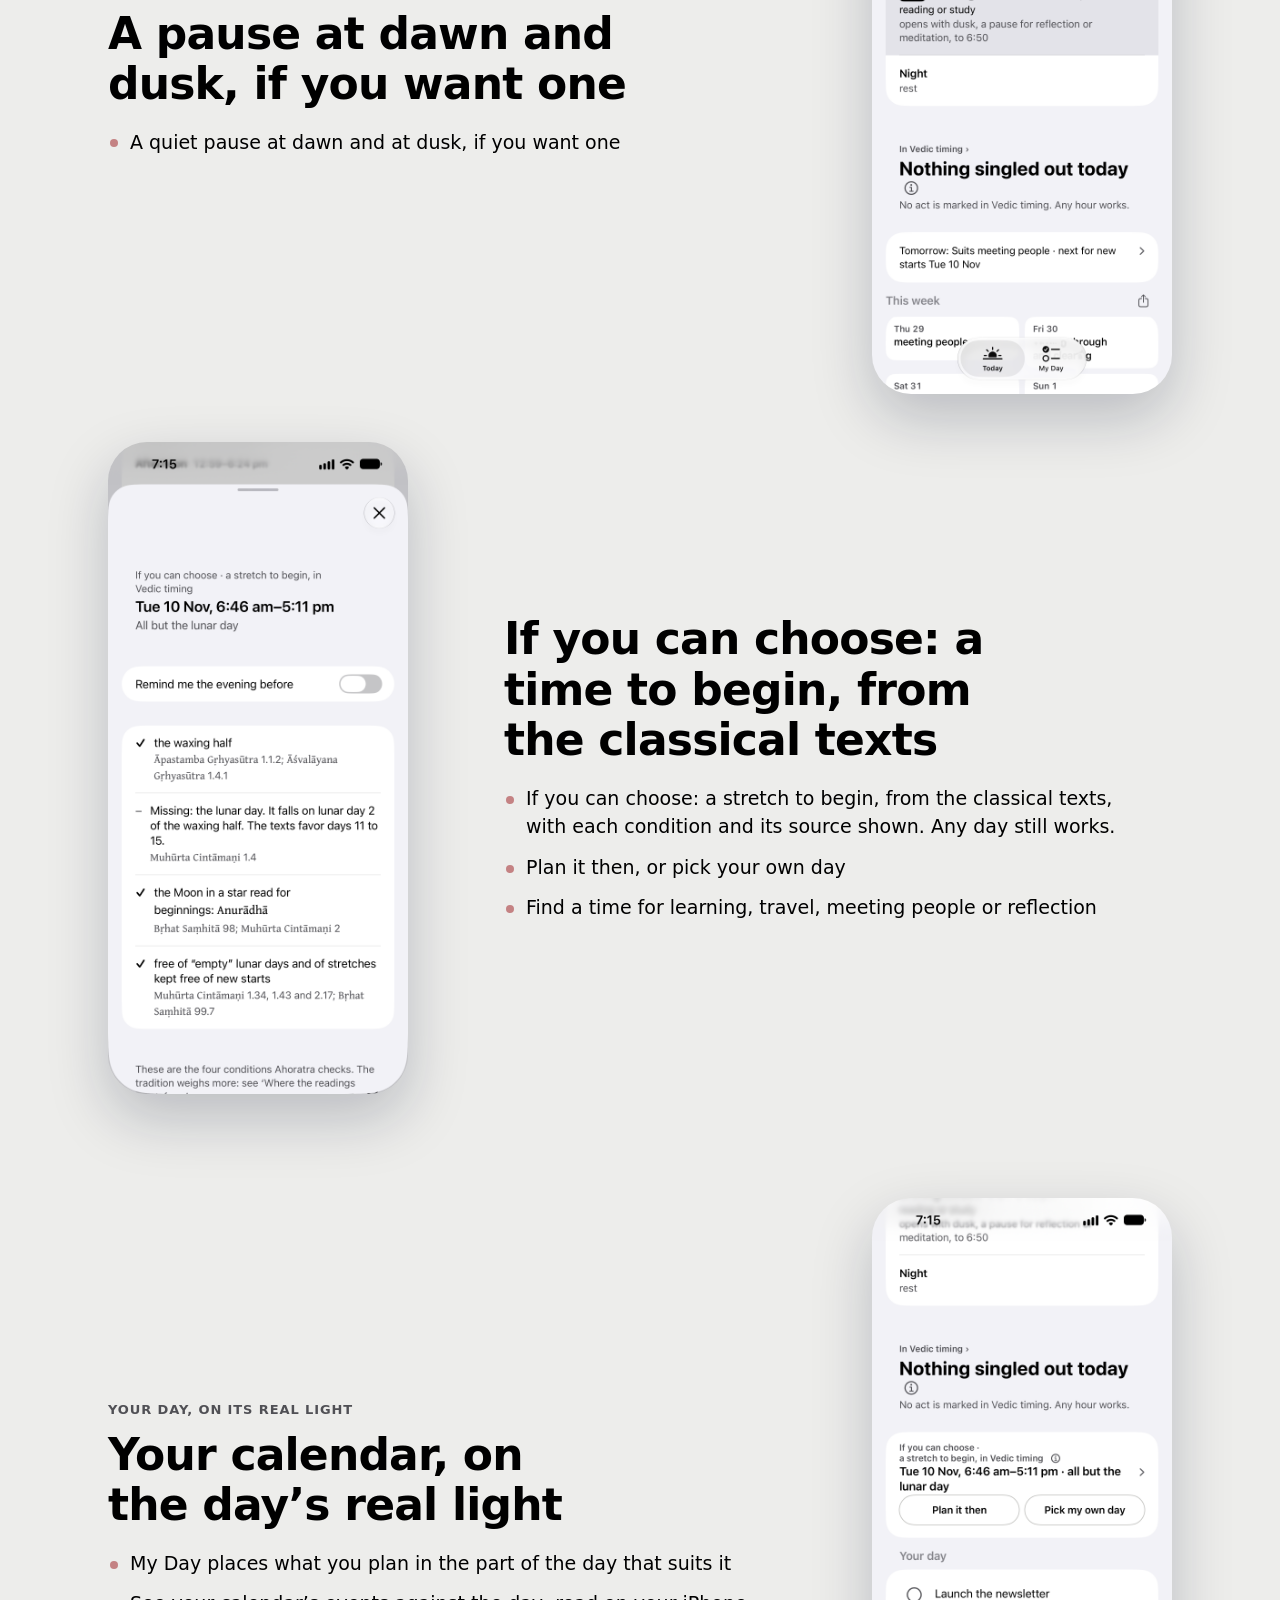
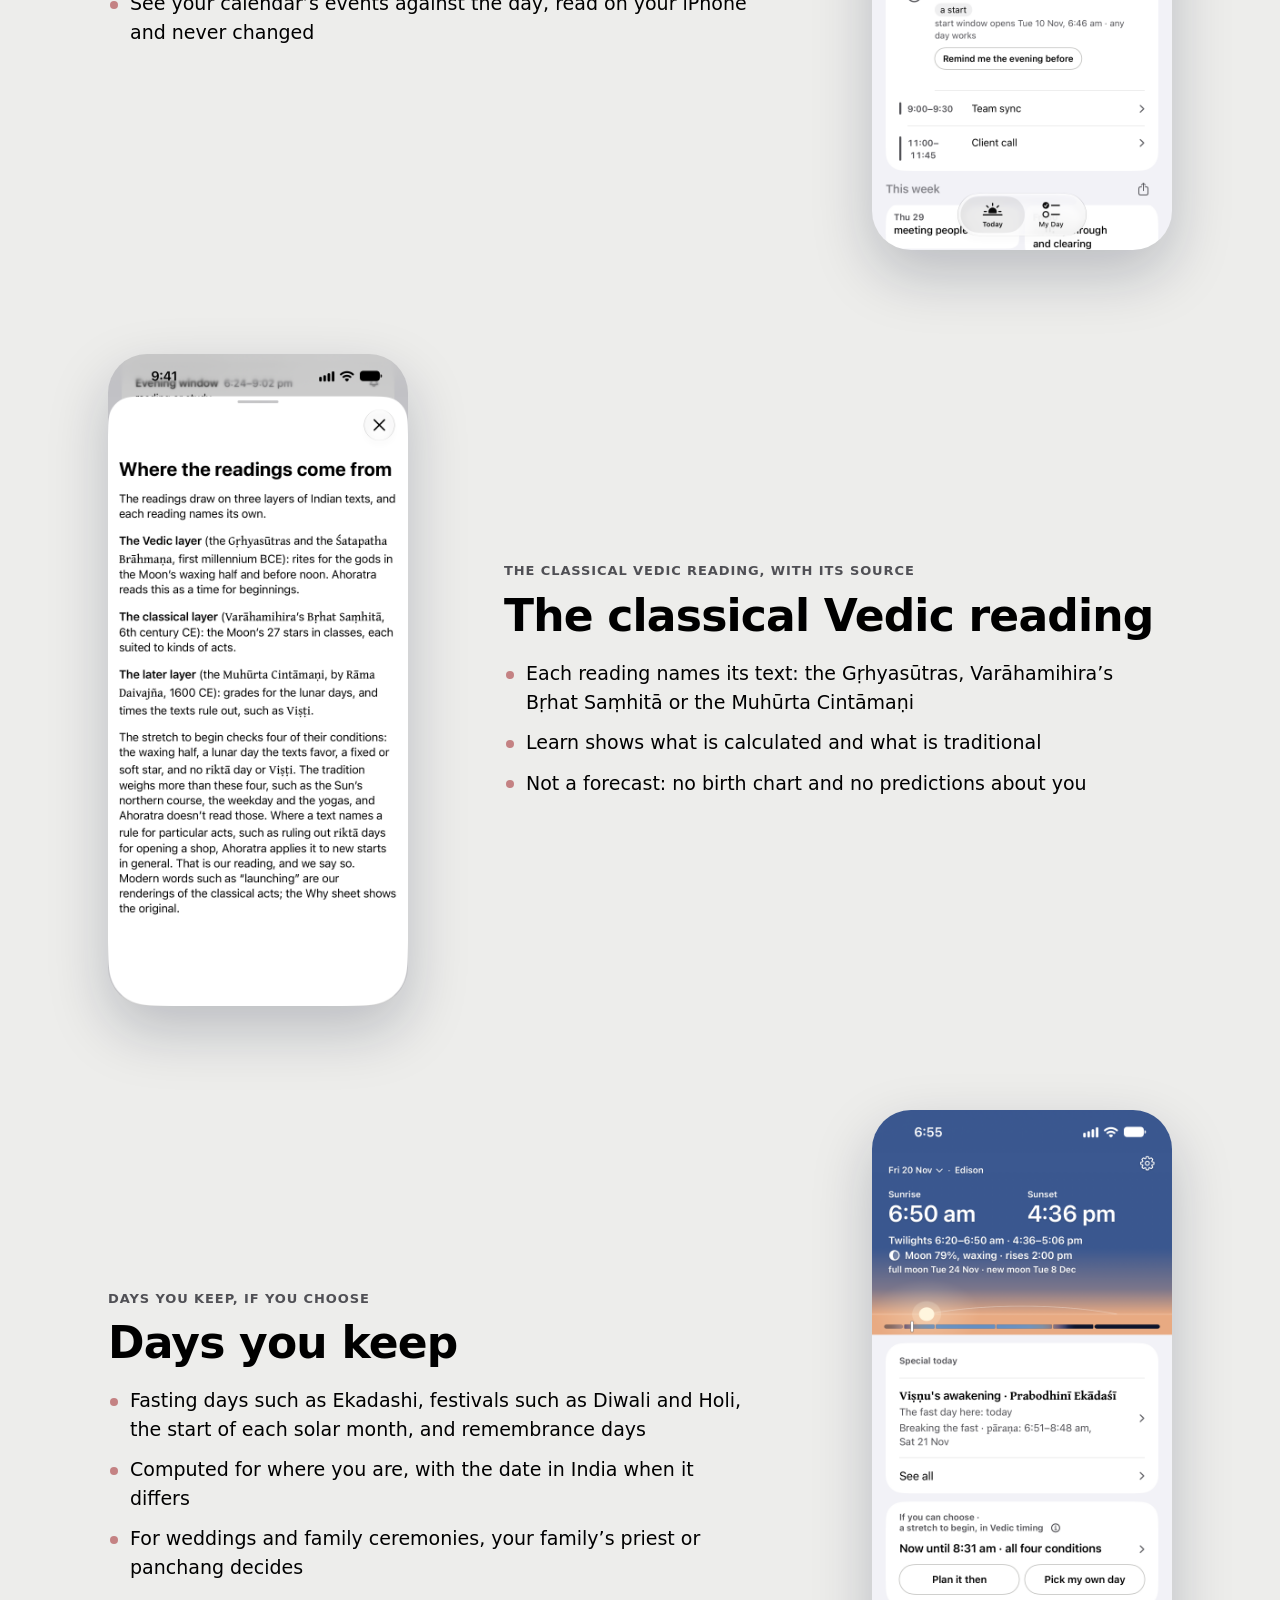
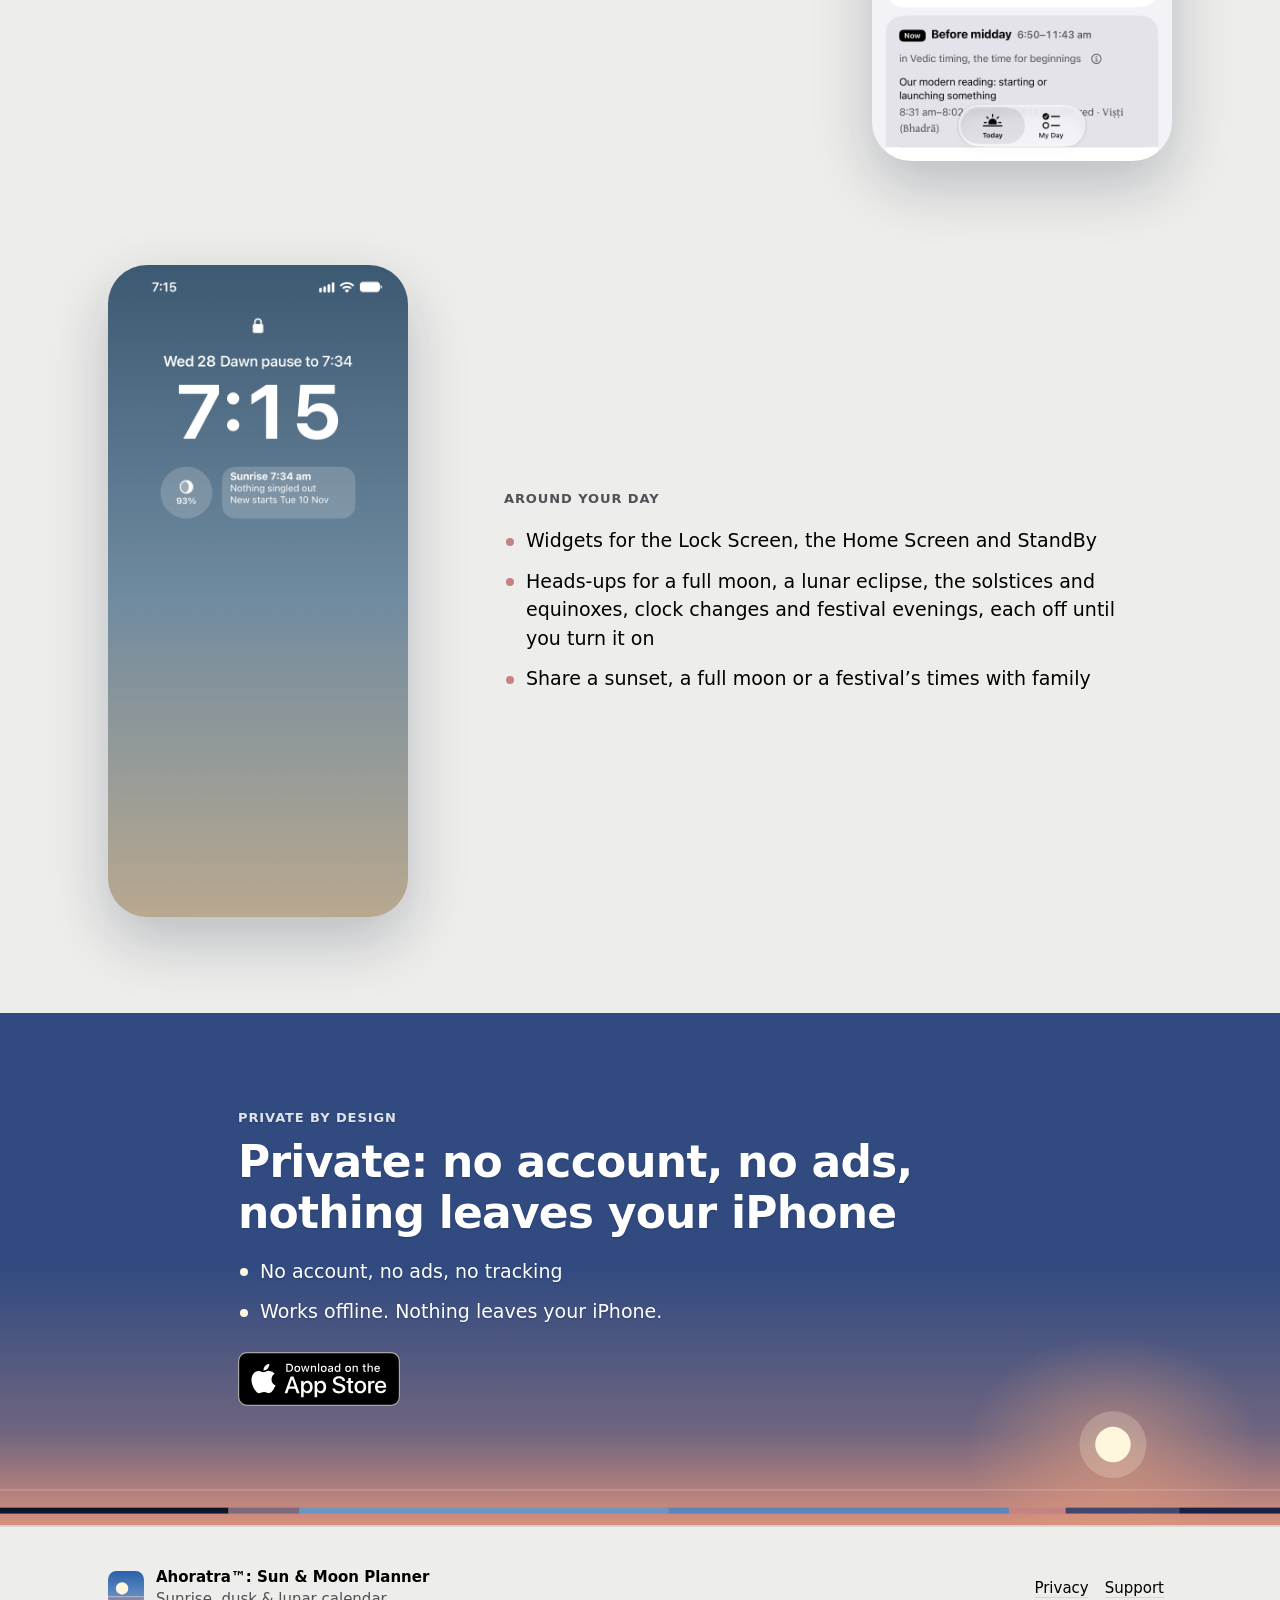
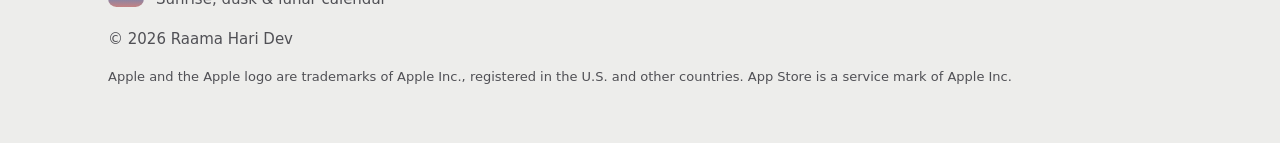
==== commit 944f77c2: "Credit line: add "App Store is a service mark of Apple Inc." (the owner, 20 Nov) Co-Authored-By: Cla" ====
--- a/index.html
+++ b/index.html
@@ -46,7 +46,7 @@
 <!-- SHOT:shot-5 · store screenshot 5 · M-101i capture, 1320 × 2868 PNG, no device frame. Replace the slot <div> with:
      <img src="/screens/shot-5.png" width="1320" height="2868" alt="[alt text · copy: owner]" loading="lazy" decoding="async">
 -->
-<img src="/screens/shot-5.png" width="1320" height="2868" alt="Lock Screen widgets with sunrise, sunset and the Moon" loading="lazy" decoding="async"></figure></div></section><section class="band" aria-labelledby="sp"><div class="sky"><svg viewBox="0 0 1440 520" preserveAspectRatio="xMidYMax slice" aria-hidden="true" focusable="false"><defs><linearGradient id="bskyd" x1="0" y1="0" x2="0" y2="1"><stop offset="0" stop-color="#314B81"/><stop offset=".5" stop-color="#314B81"/><stop offset=".82" stop-color="#70657F"/><stop offset="1" stop-color="#D8907C"/></linearGradient><linearGradient id="bskyn" x1="0" y1="0" x2="0" y2="1"><stop offset="0" stop-color="#091024"/><stop offset=".7" stop-color="#0C1329"/><stop offset="1" stop-color="#101830"/></linearGradient><radialGradient id="bglow"><stop offset="0" stop-color="#FFAF7F" stop-opacity=".45"/><stop offset="1" stop-color="#FFAF7F" stop-opacity="0"/></radialGradient><radialGradient id="bmglow"><stop offset="0" stop-color="#F6F4EC" stop-opacity=".22"/><stop offset="1" stop-color="#F6F4EC" stop-opacity="0"/></radialGradient></defs><g class="day"><rect width="1440" height="520" style="fill:url(#bskyd)"/><ellipse cx="1200" cy="438" rx="150" ry="110" style="fill:url(#bglow)"/><circle cx="1200" cy="438" r="34" style="fill:#FFF6DE;opacity:.22"/><circle cx="1200" cy="438" r="18" style="fill:#FFF6DE"/></g><g class="night"><rect width="1440" height="520" style="fill:url(#bskyn)"/><circle cx="97" cy="353.08" r="1.0" style="fill:#FFFFFF;opacity:0.40"/><circle cx="194" cy="367.08" r="1.4" style="fill:#FFFFFF;opacity:0.50"/><circle cx="291" cy="342.08" r="0.7" style="fill:#FFFFFF;opacity:0.60"/><circle cx="388" cy="423.08" r="1.0" style="fill:#FFFFFF;opacity:0.30"/><circle cx="485" cy="320.08" r="1.4" style="fill:#FFFFFF;opacity:0.40"/><circle cx="582" cy="323.08" r="0.7" style="fill:#FFFFFF;opacity:0.50"/><circle cx="679" cy="432.08" r="1.0" style="fill:#FFFFFF;opacity:0.60"/><circle cx="776" cy="357.08" r="1.4" style="fill:#FFFFFF;opacity:0.30"/><circle cx="873" cy="388.08" r="0.7" style="fill:#FFFFFF;opacity:0.40"/><circle cx="970" cy="380.08" r="1.0" style="fill:#FFFFFF;opacity:0.50"/><circle cx="1067" cy="333.08" r="1.4" style="fill:#FFFFFF;opacity:0.60"/><circle cx="1164" cy="392.08" r="0.7" style="fill:#FFFFFF;opacity:0.30"/><circle cx="1261" cy="412.08" r="1.0" style="fill:#FFFFFF;opacity:0.40"/><circle cx="1358" cy="393.08" r="1.4" style="fill:#FFFFFF;opacity:0.50"/><circle cx="15" cy="335.08" r="0.7" style="fill:#FFFFFF;opacity:0.60"/><circle cx="112" cy="383.08" r="1.0" style="fill:#FFFFFF;opacity:0.30"/><circle cx="209" cy="392.08" r="1.4" style="fill:#FFFFFF;opacity:0.40"/><circle cx="306" cy="362.08" r="0.7" style="fill:#FFFFFF;opacity:0.50"/><circle cx="403" cy="438.08" r="1.0" style="fill:#FFFFFF;opacity:0.60"/><circle cx="500" cy="330.08" r="1.4" style="fill:#FFFFFF;opacity:0.30"/><circle cx="597" cy="328.08" r="0.7" style="fill:#FFFFFF;opacity:0.40"/><circle cx="694" cy="432.08" r="1.0" style="fill:#FFFFFF;opacity:0.50"/><circle cx="791" cy="352.08" r="1.4" style="fill:#FFFFFF;opacity:0.60"/><circle cx="888" cy="378.08" r="0.7" style="fill:#FFFFFF;opacity:0.30"/><circle cx="985" cy="365.08" r="1.0" style="fill:#FFFFFF;opacity:0.40"/><circle cx="1082" cy="313.08" r="1.4" style="fill:#FFFFFF;opacity:0.50"/><circle cx="1179" cy="367.08" r="0.7" style="fill:#FFFFFF;opacity:0.60"/><circle cx="1276" cy="382.08" r="1.0" style="fill:#FFFFFF;opacity:0.30"/><circle cx="1373" cy="358.08" r="1.4" style="fill:#FFFFFF;opacity:0.40"/><circle cx="30" cy="440.08" r="0.7" style="fill:#FFFFFF;opacity:0.50"/><circle cx="127" cy="338.08" r="1.0" style="fill:#FFFFFF;opacity:0.60"/><circle cx="224" cy="342.08" r="1.4" style="fill:#FFFFFF;opacity:0.30"/><circle cx="321" cy="307.08" r="0.7" style="fill:#FFFFFF;opacity:0.40"/><circle cx="418" cy="378.08" r="1.0" style="fill:#FFFFFF;opacity:0.50"/><circle cx="515" cy="410.08" r="1.4" style="fill:#FFFFFF;opacity:0.60"/><circle cx="612" cy="403.08" r="0.7" style="fill:#FFFFFF;opacity:0.30"/><circle cx="709" cy="357.08" r="1.0" style="fill:#FFFFFF;opacity:0.40"/><circle cx="806" cy="417.08" r="1.4" style="fill:#FFFFFF;opacity:0.50"/><circle cx="903" cy="438.08" r="0.7" style="fill:#FFFFFF;opacity:0.60"/><circle cx="1296" cy="104" r="60" style="fill:url(#bmglow)"/><circle cx="1296" cy="104" r="16" style="fill:#F6F4EC"/></g><line x1="0" y1="484" x2="1440" y2="484" style="stroke:#FFFFFF;stroke-width:1;opacity:.28"/><rect x="0.0" y="502" width="302.4" height="6" style="fill:#0D142B"/><rect x="302.4" y="502" width="72.0" height="6" style="fill:#7C6A7F"/><rect x="374.4" y="502" width="374.4" height="6" style="fill:#6E94C1"/><rect x="748.8" y="502" width="345.6" height="6" style="fill:#5A86BC"/><rect x="1094.4" y="502" width="57.6" height="6" style="fill:#C48283"/><rect x="1152.0" y="502" width="115.2" height="6" style="fill:#43476D"/><rect x="1267.2" y="502" width="172.8" height="6" style="fill:#1A2142"/></svg></div><div class="wrap band-in"><h2 class="kicker" id="sp">PRIVATE BY DESIGN</h2><p class="h">Private: no account, no ads, nothing leaves your iPhone</p><ul class="pts"><li>No account, no ads, no tracking</li><li>Works offline. Nothing leaves your iPhone.</li></ul><div class="cta"><a class="badge" href="https://apps.apple.com/app/id6817597114"><img src="/assets/badges/app-store-badge-black.svg" alt="Download on the App Store" height="54"></a></div></div></section></main><footer class="ftr"><div class="wrap"><div class="ftr-brand"><svg class="icon" viewBox="0 0 64 64" aria-hidden="true" focusable="false"><defs><linearGradient id="igf" x1="0" y1="0" x2="0" y2="1"><stop offset="0" stop-color="#2B60A9"/><stop offset=".6" stop-color="#5987C0"/><stop offset="1" stop-color="#C48283"/></linearGradient></defs><rect width="64" height="64" rx="15" fill="url(#igf)"/><circle cx="25" cy="31" r="11" fill="#FFF6DE"/><rect x="0" y="45" width="64" height="1.6" fill="#FFFFFF" fill-opacity=".5"/></svg><div><p class="ftr-name">Ahoratra™: Sun &amp; Moon Planner</p><p class="ftr-sub">Sunrise, dusk &amp; lunar calendar</p></div></div><nav aria-label="Footer"><a href="/privacy/">Privacy</a><a href="/support/">Support</a></nav><p class="copy">© 2026 Raama Hari Dev</p><p class="legal">Apple and the Apple logo are trademarks of Apple Inc., registered in the U.S. and other countries.</p></div></footer>
+<img src="/screens/shot-5.png" width="1320" height="2868" alt="Lock Screen widgets with sunrise, sunset and the Moon" loading="lazy" decoding="async"></figure></div></section><section class="band" aria-labelledby="sp"><div class="sky"><svg viewBox="0 0 1440 520" preserveAspectRatio="xMidYMax slice" aria-hidden="true" focusable="false"><defs><linearGradient id="bskyd" x1="0" y1="0" x2="0" y2="1"><stop offset="0" stop-color="#314B81"/><stop offset=".5" stop-color="#314B81"/><stop offset=".82" stop-color="#70657F"/><stop offset="1" stop-color="#D8907C"/></linearGradient><linearGradient id="bskyn" x1="0" y1="0" x2="0" y2="1"><stop offset="0" stop-color="#091024"/><stop offset=".7" stop-color="#0C1329"/><stop offset="1" stop-color="#101830"/></linearGradient><radialGradient id="bglow"><stop offset="0" stop-color="#FFAF7F" stop-opacity=".45"/><stop offset="1" stop-color="#FFAF7F" stop-opacity="0"/></radialGradient><radialGradient id="bmglow"><stop offset="0" stop-color="#F6F4EC" stop-opacity=".22"/><stop offset="1" stop-color="#F6F4EC" stop-opacity="0"/></radialGradient></defs><g class="day"><rect width="1440" height="520" style="fill:url(#bskyd)"/><ellipse cx="1200" cy="438" rx="150" ry="110" style="fill:url(#bglow)"/><circle cx="1200" cy="438" r="34" style="fill:#FFF6DE;opacity:.22"/><circle cx="1200" cy="438" r="18" style="fill:#FFF6DE"/></g><g class="night"><rect width="1440" height="520" style="fill:url(#bskyn)"/><circle cx="97" cy="353.08" r="1.0" style="fill:#FFFFFF;opacity:0.40"/><circle cx="194" cy="367.08" r="1.4" style="fill:#FFFFFF;opacity:0.50"/><circle cx="291" cy="342.08" r="0.7" style="fill:#FFFFFF;opacity:0.60"/><circle cx="388" cy="423.08" r="1.0" style="fill:#FFFFFF;opacity:0.30"/><circle cx="485" cy="320.08" r="1.4" style="fill:#FFFFFF;opacity:0.40"/><circle cx="582" cy="323.08" r="0.7" style="fill:#FFFFFF;opacity:0.50"/><circle cx="679" cy="432.08" r="1.0" style="fill:#FFFFFF;opacity:0.60"/><circle cx="776" cy="357.08" r="1.4" style="fill:#FFFFFF;opacity:0.30"/><circle cx="873" cy="388.08" r="0.7" style="fill:#FFFFFF;opacity:0.40"/><circle cx="970" cy="380.08" r="1.0" style="fill:#FFFFFF;opacity:0.50"/><circle cx="1067" cy="333.08" r="1.4" style="fill:#FFFFFF;opacity:0.60"/><circle cx="1164" cy="392.08" r="0.7" style="fill:#FFFFFF;opacity:0.30"/><circle cx="1261" cy="412.08" r="1.0" style="fill:#FFFFFF;opacity:0.40"/><circle cx="1358" cy="393.08" r="1.4" style="fill:#FFFFFF;opacity:0.50"/><circle cx="15" cy="335.08" r="0.7" style="fill:#FFFFFF;opacity:0.60"/><circle cx="112" cy="383.08" r="1.0" style="fill:#FFFFFF;opacity:0.30"/><circle cx="209" cy="392.08" r="1.4" style="fill:#FFFFFF;opacity:0.40"/><circle cx="306" cy="362.08" r="0.7" style="fill:#FFFFFF;opacity:0.50"/><circle cx="403" cy="438.08" r="1.0" style="fill:#FFFFFF;opacity:0.60"/><circle cx="500" cy="330.08" r="1.4" style="fill:#FFFFFF;opacity:0.30"/><circle cx="597" cy="328.08" r="0.7" style="fill:#FFFFFF;opacity:0.40"/><circle cx="694" cy="432.08" r="1.0" style="fill:#FFFFFF;opacity:0.50"/><circle cx="791" cy="352.08" r="1.4" style="fill:#FFFFFF;opacity:0.60"/><circle cx="888" cy="378.08" r="0.7" style="fill:#FFFFFF;opacity:0.30"/><circle cx="985" cy="365.08" r="1.0" style="fill:#FFFFFF;opacity:0.40"/><circle cx="1082" cy="313.08" r="1.4" style="fill:#FFFFFF;opacity:0.50"/><circle cx="1179" cy="367.08" r="0.7" style="fill:#FFFFFF;opacity:0.60"/><circle cx="1276" cy="382.08" r="1.0" style="fill:#FFFFFF;opacity:0.30"/><circle cx="1373" cy="358.08" r="1.4" style="fill:#FFFFFF;opacity:0.40"/><circle cx="30" cy="440.08" r="0.7" style="fill:#FFFFFF;opacity:0.50"/><circle cx="127" cy="338.08" r="1.0" style="fill:#FFFFFF;opacity:0.60"/><circle cx="224" cy="342.08" r="1.4" style="fill:#FFFFFF;opacity:0.30"/><circle cx="321" cy="307.08" r="0.7" style="fill:#FFFFFF;opacity:0.40"/><circle cx="418" cy="378.08" r="1.0" style="fill:#FFFFFF;opacity:0.50"/><circle cx="515" cy="410.08" r="1.4" style="fill:#FFFFFF;opacity:0.60"/><circle cx="612" cy="403.08" r="0.7" style="fill:#FFFFFF;opacity:0.30"/><circle cx="709" cy="357.08" r="1.0" style="fill:#FFFFFF;opacity:0.40"/><circle cx="806" cy="417.08" r="1.4" style="fill:#FFFFFF;opacity:0.50"/><circle cx="903" cy="438.08" r="0.7" style="fill:#FFFFFF;opacity:0.60"/><circle cx="1296" cy="104" r="60" style="fill:url(#bmglow)"/><circle cx="1296" cy="104" r="16" style="fill:#F6F4EC"/></g><line x1="0" y1="484" x2="1440" y2="484" style="stroke:#FFFFFF;stroke-width:1;opacity:.28"/><rect x="0.0" y="502" width="302.4" height="6" style="fill:#0D142B"/><rect x="302.4" y="502" width="72.0" height="6" style="fill:#7C6A7F"/><rect x="374.4" y="502" width="374.4" height="6" style="fill:#6E94C1"/><rect x="748.8" y="502" width="345.6" height="6" style="fill:#5A86BC"/><rect x="1094.4" y="502" width="57.6" height="6" style="fill:#C48283"/><rect x="1152.0" y="502" width="115.2" height="6" style="fill:#43476D"/><rect x="1267.2" y="502" width="172.8" height="6" style="fill:#1A2142"/></svg></div><div class="wrap band-in"><h2 class="kicker" id="sp">PRIVATE BY DESIGN</h2><p class="h">Private: no account, no ads, nothing leaves your iPhone</p><ul class="pts"><li>No account, no ads, no tracking</li><li>Works offline. Nothing leaves your iPhone.</li></ul><div class="cta"><a class="badge" href="https://apps.apple.com/app/id6817597114"><img src="/assets/badges/app-store-badge-black.svg" alt="Download on the App Store" height="54"></a></div></div></section></main><footer class="ftr"><div class="wrap"><div class="ftr-brand"><svg class="icon" viewBox="0 0 64 64" aria-hidden="true" focusable="false"><defs><linearGradient id="igf" x1="0" y1="0" x2="0" y2="1"><stop offset="0" stop-color="#2B60A9"/><stop offset=".6" stop-color="#5987C0"/><stop offset="1" stop-color="#C48283"/></linearGradient></defs><rect width="64" height="64" rx="15" fill="url(#igf)"/><circle cx="25" cy="31" r="11" fill="#FFF6DE"/><rect x="0" y="45" width="64" height="1.6" fill="#FFFFFF" fill-opacity=".5"/></svg><div><p class="ftr-name">Ahoratra™: Sun &amp; Moon Planner</p><p class="ftr-sub">Sunrise, dusk &amp; lunar calendar</p></div></div><nav aria-label="Footer"><a href="/privacy/">Privacy</a><a href="/support/">Support</a></nav><p class="copy">© 2026 Raama Hari Dev</p><p class="legal">Apple and the Apple logo are trademarks of Apple Inc., registered in the U.S. and other countries. App Store is a service mark of Apple Inc.</p></div></footer>
 </div>
 </body>
 </html>
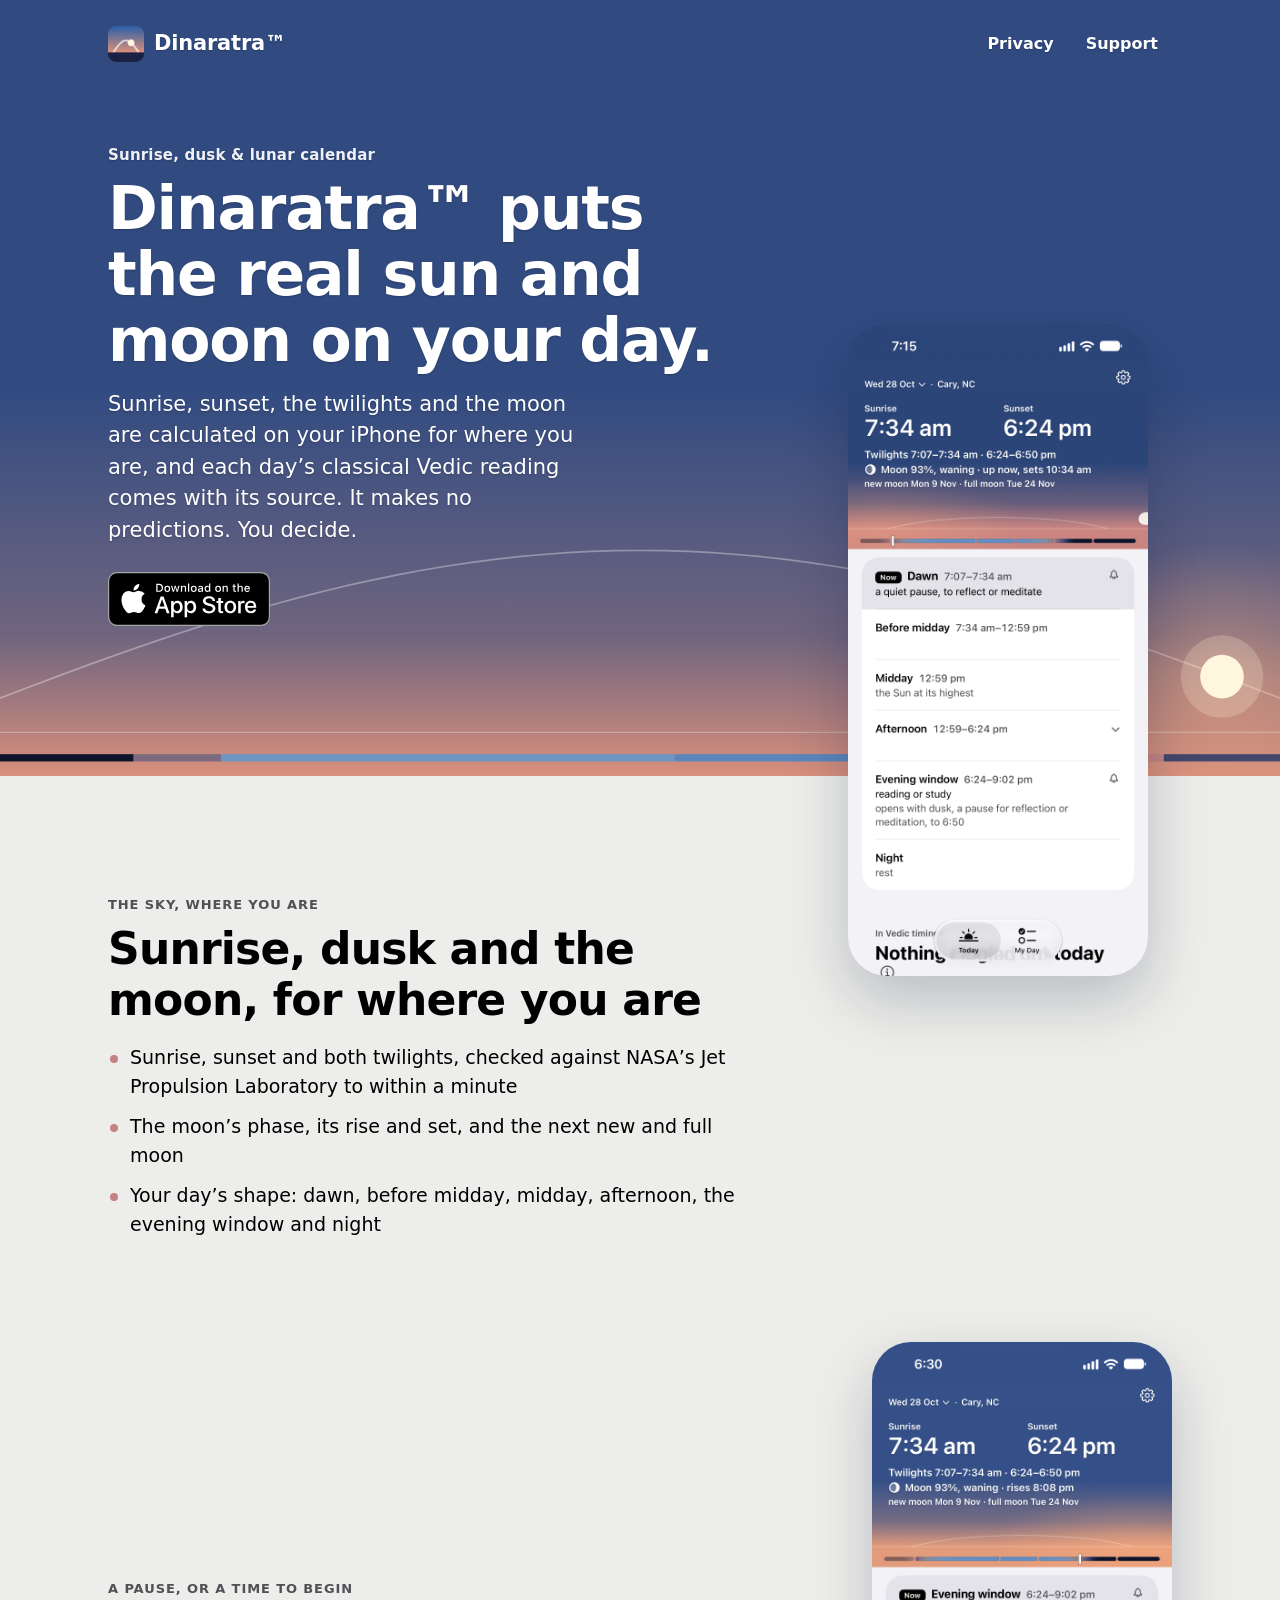
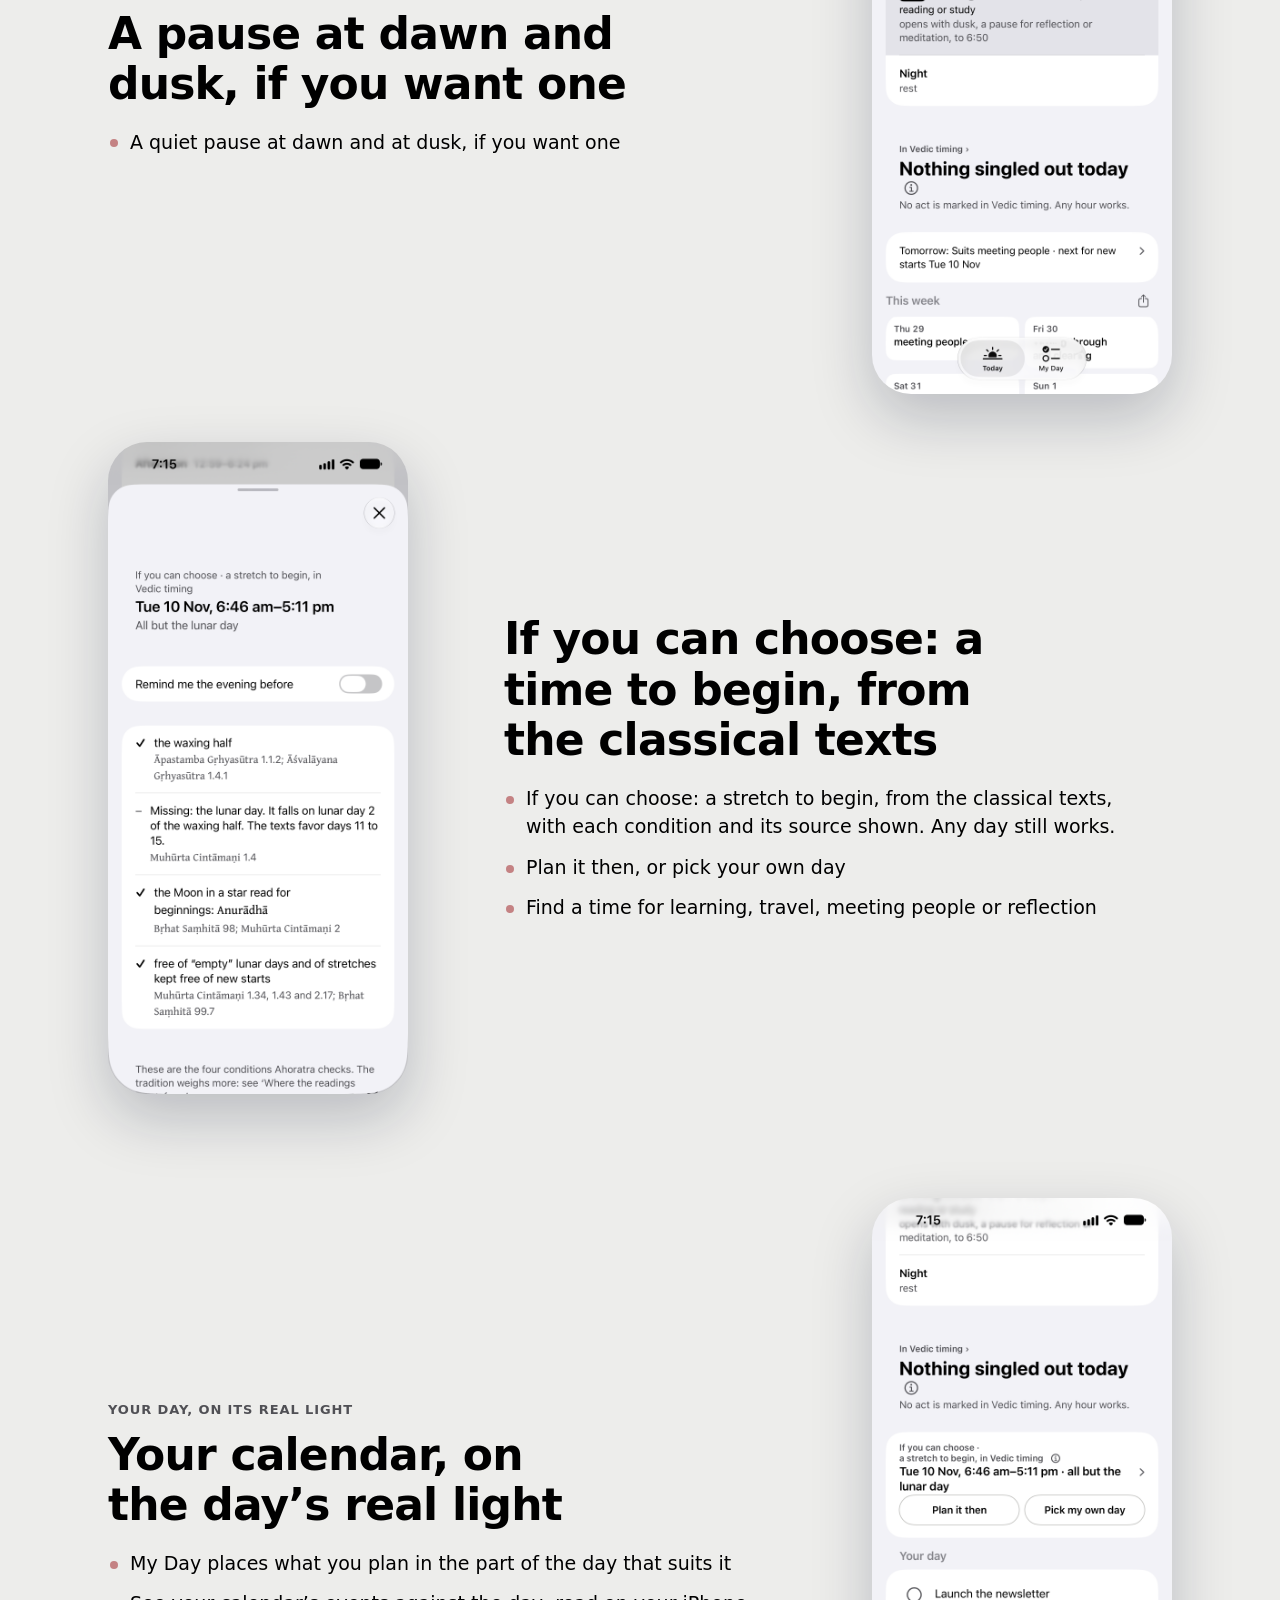
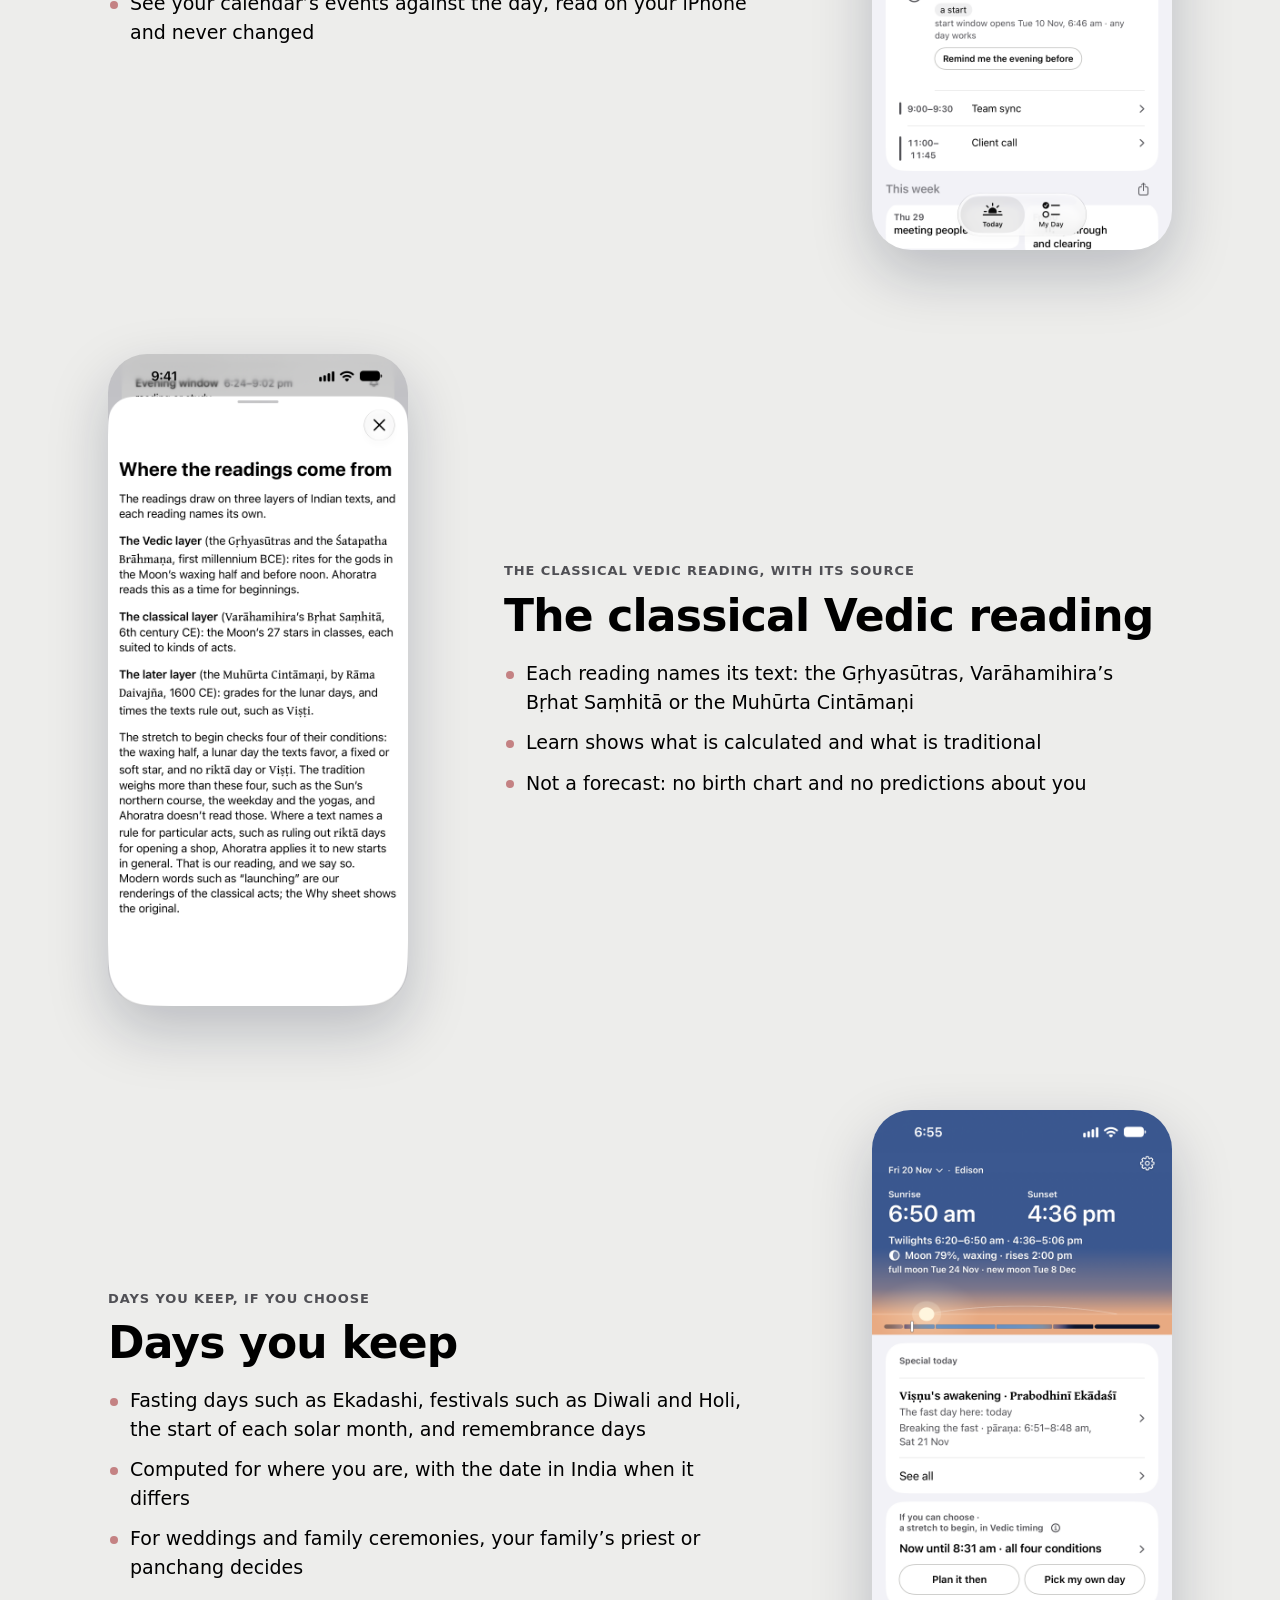
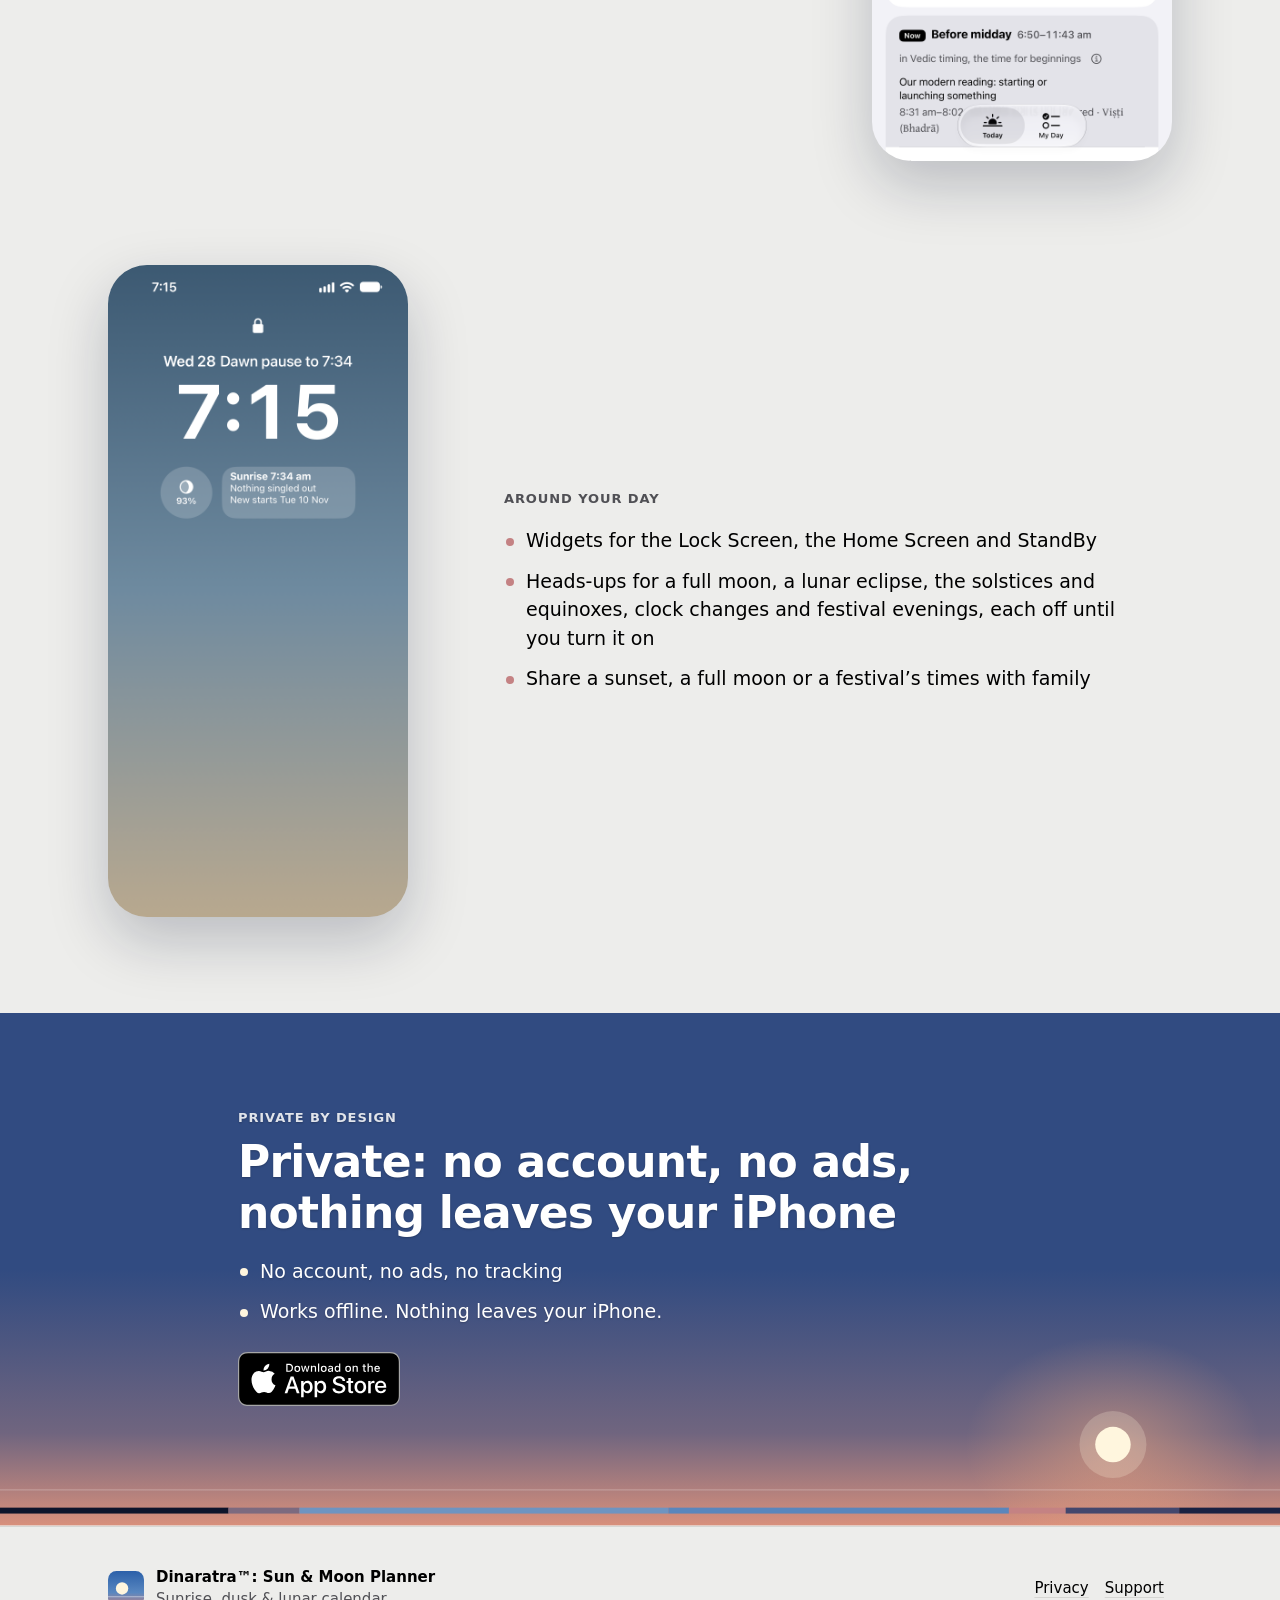
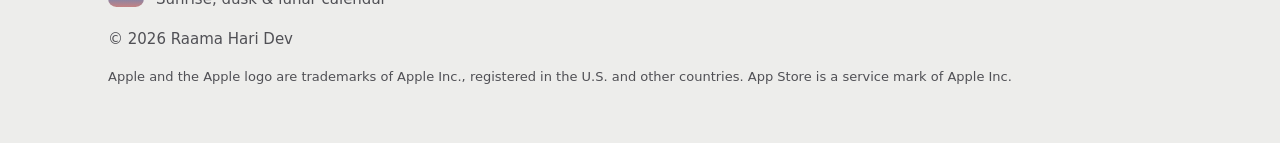
==== commit bca18620: "Dinaratra: the site moves to dinaratra.day (D410) The pages say Dinaratra, the addresses are @dinara" ====
--- a/index.html
+++ b/index.html
@@ -3,26 +3,27 @@
 <head>
 <meta charset="utf-8">
 <meta name="viewport" content="width=device-width, initial-scale=1">
-<title>Ahoratra™: Sun &amp; Moon Planner</title>
+<meta name="apple-itunes-app" content="app-id=6817597114">
+<title>Dinaratra™: Sun &amp; Moon Planner</title>
 <meta name="description" content="Sunrise, dusk &amp; lunar calendar">
 <meta name="color-scheme" content="light dark">
 <meta name="theme-color" content="#314B81" media="(prefers-color-scheme: light)">
 <meta name="theme-color" content="#091024" media="(prefers-color-scheme: dark)">
 <link rel="icon" href="/favicon.png" type="image/png">
 <link rel="apple-touch-icon" href="/apple-touch-icon.png">
-<meta property="og:title" content="Ahoratra™: Sun &amp; Moon Planner">
+<meta property="og:title" content="Dinaratra™: Sun &amp; Moon Planner">
 <meta property="og:description" content="Sunrise, dusk &amp; lunar calendar">
-<meta property="og:image" content="https://ahoratra.day/og.png?v=2">
-<meta property="og:url" content="https://ahoratra.day/">
+<meta property="og:image" content="https://dinaratra.day/og.png?v=3">
+<meta property="og:url" content="https://dinaratra.day/">
 <link rel="stylesheet" href="/assets/site.css">
 </head>
 <body>
 <div class="site">
-<section class="hero" aria-labelledby="h1"><div class="sky"><svg viewBox="0 0 1440 640" preserveAspectRatio="xMidYMax slice" aria-hidden="true" focusable="false"><defs><linearGradient id="hskyd" x1="0" y1="0" x2="0" y2="1"><stop offset="0" stop-color="#314B81"/><stop offset=".5" stop-color="#314B81"/><stop offset=".82" stop-color="#70657F"/><stop offset="1" stop-color="#D8907C"/></linearGradient><linearGradient id="hskyn" x1="0" y1="0" x2="0" y2="1"><stop offset="0" stop-color="#091024"/><stop offset=".7" stop-color="#0C1329"/><stop offset="1" stop-color="#101830"/></linearGradient><radialGradient id="hglow"><stop offset="0" stop-color="#FFAF7F" stop-opacity=".45"/><stop offset="1" stop-color="#FFAF7F" stop-opacity="0"/></radialGradient><radialGradient id="hmglow"><stop offset="0" stop-color="#F6F4EC" stop-opacity=".22"/><stop offset="1" stop-color="#F6F4EC" stop-opacity="0"/></radialGradient></defs><g class="day"><rect width="1440" height="640" style="fill:url(#hskyd)"/><polyline points="120.0,604.0 140.0,596.1 160.0,588.3 180.0,580.5 200.0,572.8 220.0,565.2 240.0,557.6 260.0,550.2 280.0,543.0 300.0,535.9 320.0,529.0 340.0,522.3 360.0,515.8 380.0,509.6 400.0,503.6 420.0,497.9 440.0,492.5 460.0,487.4 480.0,482.6 500.0,478.2 520.0,474.1 540.0,470.3 560.0,467.0 580.0,464.0 600.0,461.3 620.0,459.1 640.0,457.3 660.0,455.8 680.0,454.8 700.0,454.2 720.0,454.0 740.0,454.2 760.0,454.8 780.0,455.8 800.0,457.3 820.0,459.1 840.0,461.3 860.0,464.0 880.0,467.0 900.0,470.3 920.0,474.1 940.0,478.2 960.0,482.6 980.0,487.4 1000.0,492.5 1020.0,497.9 1040.0,503.6 1060.0,509.6 1080.0,515.8 1100.0,522.3 1120.0,529.0 1140.0,535.9 1160.0,543.0 1180.0,550.2 1200.0,557.6 1220.0,565.2 1240.0,572.8 1260.0,580.5 1280.0,588.3 1300.0,596.1 1320.0,604.0" style="fill:none;stroke:#FFFFFF;stroke-width:1.4;opacity:.34"/><ellipse cx="1200" cy="558" rx="150" ry="110" style="fill:url(#hglow)"/><circle cx="1200" cy="558" r="34" style="fill:#FFF6DE;opacity:.22"/><circle cx="1200" cy="558" r="18" style="fill:#FFF6DE"/></g><g class="night"><rect width="1440" height="640" style="fill:url(#hskyn)"/><circle cx="97" cy="427.48" r="1.0" style="fill:#FFFFFF;opacity:0.40"/><circle cx="194" cy="405.48" r="1.4" style="fill:#FFFFFF;opacity:0.50"/><circle cx="291" cy="489.48" r="0.7" style="fill:#FFFFFF;opacity:0.60"/><circle cx="388" cy="498.48" r="1.0" style="fill:#FFFFFF;opacity:0.30"/><circle cx="485" cy="432.48" r="1.4" style="fill:#FFFFFF;opacity:0.40"/><circle cx="582" cy="472.48" r="0.7" style="fill:#FFFFFF;opacity:0.50"/><circle cx="679" cy="437.48" r="1.0" style="fill:#FFFFFF;opacity:0.60"/><circle cx="776" cy="508.48" r="1.4" style="fill:#FFFFFF;opacity:0.30"/><circle cx="873" cy="504.48" r="0.7" style="fill:#FFFFFF;opacity:0.40"/><circle cx="970" cy="425.48" r="1.0" style="fill:#FFFFFF;opacity:0.50"/><circle cx="1067" cy="452.48" r="1.4" style="fill:#FFFFFF;opacity:0.60"/><circle cx="1164" cy="404.48" r="0.7" style="fill:#FFFFFF;opacity:0.30"/><circle cx="1261" cy="462.48" r="1.0" style="fill:#FFFFFF;opacity:0.40"/><circle cx="1358" cy="445.48" r="1.4" style="fill:#FFFFFF;opacity:0.50"/><circle cx="15" cy="534.48" r="0.7" style="fill:#FFFFFF;opacity:0.60"/><circle cx="112" cy="548.48" r="1.0" style="fill:#FFFFFF;opacity:0.30"/><circle cx="209" cy="487.48" r="1.4" style="fill:#FFFFFF;opacity:0.40"/><circle cx="306" cy="532.48" r="0.7" style="fill:#FFFFFF;opacity:0.50"/><circle cx="403" cy="502.48" r="1.0" style="fill:#FFFFFF;opacity:0.60"/><circle cx="500" cy="397.48" r="1.4" style="fill:#FFFFFF;opacity:0.30"/><circle cx="597" cy="398.48" r="0.7" style="fill:#FFFFFF;opacity:0.40"/><circle cx="694" cy="505.48" r="1.0" style="fill:#FFFFFF;opacity:0.50"/><circle cx="791" cy="537.48" r="1.4" style="fill:#FFFFFF;opacity:0.60"/><circle cx="888" cy="494.48" r="0.7" style="fill:#FFFFFF;opacity:0.30"/><circle cx="985" cy="376.48" r="1.0" style="fill:#FFFFFF;opacity:0.40"/><circle cx="1082" cy="545.48" r="1.4" style="fill:#FFFFFF;opacity:0.50"/><circle cx="1179" cy="458.48" r="0.7" style="fill:#FFFFFF;opacity:0.60"/><circle cx="1276" cy="477.48" r="1.0" style="fill:#FFFFFF;opacity:0.30"/><circle cx="1373" cy="421.48" r="1.4" style="fill:#FFFFFF;opacity:0.40"/><circle cx="30" cy="471.48" r="0.7" style="fill:#FFFFFF;opacity:0.50"/><circle cx="127" cy="446.48" r="1.0" style="fill:#FFFFFF;opacity:0.60"/><circle cx="224" cy="527.48" r="1.4" style="fill:#FFFFFF;opacity:0.30"/><circle cx="321" cy="533.48" r="0.7" style="fill:#FFFFFF;opacity:0.40"/><circle cx="418" cy="464.48" r="1.0" style="fill:#FFFFFF;opacity:0.50"/><circle cx="515" cy="501.48" r="1.4" style="fill:#FFFFFF;opacity:0.60"/><circle cx="612" cy="463.48" r="0.7" style="fill:#FFFFFF;opacity:0.30"/><circle cx="709" cy="531.48" r="1.0" style="fill:#FFFFFF;opacity:0.40"/><circle cx="806" cy="524.48" r="1.4" style="fill:#FFFFFF;opacity:0.50"/><circle cx="903" cy="442.48" r="0.7" style="fill:#FFFFFF;opacity:0.60"/><polyline points="120.0,604.0 140.0,596.1 160.0,588.3 180.0,580.5 200.0,572.8 220.0,565.2 240.0,557.6 260.0,550.2 280.0,543.0 300.0,535.9 320.0,529.0 340.0,522.3 360.0,515.8 380.0,509.6 400.0,503.6 420.0,497.9 440.0,492.5 460.0,487.4 480.0,482.6 500.0,478.2 520.0,474.1 540.0,470.3 560.0,467.0 580.0,464.0 600.0,461.3 620.0,459.1 640.0,457.3 660.0,455.8 680.0,454.8 700.0,454.2 720.0,454.0 740.0,454.2 760.0,454.8 780.0,455.8 800.0,457.3 820.0,459.1 840.0,461.3 860.0,464.0 880.0,467.0 900.0,470.3 920.0,474.1 940.0,478.2 960.0,482.6 980.0,487.4 1000.0,492.5 1020.0,497.9 1040.0,503.6 1060.0,509.6 1080.0,515.8 1100.0,522.3 1120.0,529.0 1140.0,535.9 1160.0,543.0 1180.0,550.2 1200.0,557.6 1220.0,565.2 1240.0,572.8 1260.0,580.5 1280.0,588.3 1300.0,596.1 1320.0,604.0" style="fill:none;stroke:#FFFFFF;stroke-width:1.4;opacity:.18"/><circle cx="1296" cy="128" r="60" style="fill:url(#hmglow)"/><circle cx="1296" cy="128" r="16" style="fill:#F6F4EC"/></g><line x1="0" y1="604" x2="1440" y2="604" style="stroke:#FFFFFF;stroke-width:1;opacity:.28"/><rect x="0.0" y="622" width="302.4" height="6" style="fill:#0D142B"/><rect x="302.4" y="622" width="72.0" height="6" style="fill:#7C6A7F"/><rect x="374.4" y="622" width="374.4" height="6" style="fill:#6E94C1"/><rect x="748.8" y="622" width="345.6" height="6" style="fill:#5A86BC"/><rect x="1094.4" y="622" width="57.6" height="6" style="fill:#C48283"/><rect x="1152.0" y="622" width="115.2" height="6" style="fill:#43476D"/><rect x="1267.2" y="622" width="172.8" height="6" style="fill:#1A2142"/></svg></div><header class="hdr"><div class="wrap"><a class="brand" href="/"><img class="icon" src="/apple-touch-icon.png" alt="" width="36" height="36"><span>Ahoratra™</span></a><nav aria-label="Site"><a href="/privacy/">Privacy</a><a href="/support/">Support</a></nav></div></header><div class="wrap hero-in"><div class="hero-text"><p class="eyebrow">Sunrise, dusk &amp; lunar calendar</p><h1 id="h1">Ahoratra™ puts the real sun and moon on your day.</h1><p class="lede">Sunrise, sunset, the twilights and the moon are calculated on your iPhone for where you are, and each day’s classical Vedic reading comes with its source. It makes no predictions. You decide.</p><div class="cta"><a class="badge" href="https://apps.apple.com/app/id6817597114"><img src="/assets/badges/app-store-badge-black.svg" alt="Download on the App Store" height="54"></a></div></div><figure class="shot hero-shot">
+<section class="hero" aria-labelledby="h1"><div class="sky"><svg viewBox="0 0 1440 640" preserveAspectRatio="xMidYMax slice" aria-hidden="true" focusable="false"><defs><linearGradient id="hskyd" x1="0" y1="0" x2="0" y2="1"><stop offset="0" stop-color="#314B81"/><stop offset=".5" stop-color="#314B81"/><stop offset=".82" stop-color="#70657F"/><stop offset="1" stop-color="#D8907C"/></linearGradient><linearGradient id="hskyn" x1="0" y1="0" x2="0" y2="1"><stop offset="0" stop-color="#091024"/><stop offset=".7" stop-color="#0C1329"/><stop offset="1" stop-color="#101830"/></linearGradient><radialGradient id="hglow"><stop offset="0" stop-color="#FFAF7F" stop-opacity=".45"/><stop offset="1" stop-color="#FFAF7F" stop-opacity="0"/></radialGradient><radialGradient id="hmglow"><stop offset="0" stop-color="#F6F4EC" stop-opacity=".22"/><stop offset="1" stop-color="#F6F4EC" stop-opacity="0"/></radialGradient></defs><g class="day"><rect width="1440" height="640" style="fill:url(#hskyd)"/><polyline points="120.0,604.0 140.0,596.1 160.0,588.3 180.0,580.5 200.0,572.8 220.0,565.2 240.0,557.6 260.0,550.2 280.0,543.0 300.0,535.9 320.0,529.0 340.0,522.3 360.0,515.8 380.0,509.6 400.0,503.6 420.0,497.9 440.0,492.5 460.0,487.4 480.0,482.6 500.0,478.2 520.0,474.1 540.0,470.3 560.0,467.0 580.0,464.0 600.0,461.3 620.0,459.1 640.0,457.3 660.0,455.8 680.0,454.8 700.0,454.2 720.0,454.0 740.0,454.2 760.0,454.8 780.0,455.8 800.0,457.3 820.0,459.1 840.0,461.3 860.0,464.0 880.0,467.0 900.0,470.3 920.0,474.1 940.0,478.2 960.0,482.6 980.0,487.4 1000.0,492.5 1020.0,497.9 1040.0,503.6 1060.0,509.6 1080.0,515.8 1100.0,522.3 1120.0,529.0 1140.0,535.9 1160.0,543.0 1180.0,550.2 1200.0,557.6 1220.0,565.2 1240.0,572.8 1260.0,580.5 1280.0,588.3 1300.0,596.1 1320.0,604.0" style="fill:none;stroke:#FFFFFF;stroke-width:1.4;opacity:.34"/><ellipse cx="1200" cy="558" rx="150" ry="110" style="fill:url(#hglow)"/><circle cx="1200" cy="558" r="34" style="fill:#FFF6DE;opacity:.22"/><circle cx="1200" cy="558" r="18" style="fill:#FFF6DE"/></g><g class="night"><rect width="1440" height="640" style="fill:url(#hskyn)"/><circle cx="97" cy="427.48" r="1.0" style="fill:#FFFFFF;opacity:0.40"/><circle cx="194" cy="405.48" r="1.4" style="fill:#FFFFFF;opacity:0.50"/><circle cx="291" cy="489.48" r="0.7" style="fill:#FFFFFF;opacity:0.60"/><circle cx="388" cy="498.48" r="1.0" style="fill:#FFFFFF;opacity:0.30"/><circle cx="485" cy="432.48" r="1.4" style="fill:#FFFFFF;opacity:0.40"/><circle cx="582" cy="472.48" r="0.7" style="fill:#FFFFFF;opacity:0.50"/><circle cx="679" cy="437.48" r="1.0" style="fill:#FFFFFF;opacity:0.60"/><circle cx="776" cy="508.48" r="1.4" style="fill:#FFFFFF;opacity:0.30"/><circle cx="873" cy="504.48" r="0.7" style="fill:#FFFFFF;opacity:0.40"/><circle cx="970" cy="425.48" r="1.0" style="fill:#FFFFFF;opacity:0.50"/><circle cx="1067" cy="452.48" r="1.4" style="fill:#FFFFFF;opacity:0.60"/><circle cx="1164" cy="404.48" r="0.7" style="fill:#FFFFFF;opacity:0.30"/><circle cx="1261" cy="462.48" r="1.0" style="fill:#FFFFFF;opacity:0.40"/><circle cx="1358" cy="445.48" r="1.4" style="fill:#FFFFFF;opacity:0.50"/><circle cx="15" cy="534.48" r="0.7" style="fill:#FFFFFF;opacity:0.60"/><circle cx="112" cy="548.48" r="1.0" style="fill:#FFFFFF;opacity:0.30"/><circle cx="209" cy="487.48" r="1.4" style="fill:#FFFFFF;opacity:0.40"/><circle cx="306" cy="532.48" r="0.7" style="fill:#FFFFFF;opacity:0.50"/><circle cx="403" cy="502.48" r="1.0" style="fill:#FFFFFF;opacity:0.60"/><circle cx="500" cy="397.48" r="1.4" style="fill:#FFFFFF;opacity:0.30"/><circle cx="597" cy="398.48" r="0.7" style="fill:#FFFFFF;opacity:0.40"/><circle cx="694" cy="505.48" r="1.0" style="fill:#FFFFFF;opacity:0.50"/><circle cx="791" cy="537.48" r="1.4" style="fill:#FFFFFF;opacity:0.60"/><circle cx="888" cy="494.48" r="0.7" style="fill:#FFFFFF;opacity:0.30"/><circle cx="985" cy="376.48" r="1.0" style="fill:#FFFFFF;opacity:0.40"/><circle cx="1082" cy="545.48" r="1.4" style="fill:#FFFFFF;opacity:0.50"/><circle cx="1179" cy="458.48" r="0.7" style="fill:#FFFFFF;opacity:0.60"/><circle cx="1276" cy="477.48" r="1.0" style="fill:#FFFFFF;opacity:0.30"/><circle cx="1373" cy="421.48" r="1.4" style="fill:#FFFFFF;opacity:0.40"/><circle cx="30" cy="471.48" r="0.7" style="fill:#FFFFFF;opacity:0.50"/><circle cx="127" cy="446.48" r="1.0" style="fill:#FFFFFF;opacity:0.60"/><circle cx="224" cy="527.48" r="1.4" style="fill:#FFFFFF;opacity:0.30"/><circle cx="321" cy="533.48" r="0.7" style="fill:#FFFFFF;opacity:0.40"/><circle cx="418" cy="464.48" r="1.0" style="fill:#FFFFFF;opacity:0.50"/><circle cx="515" cy="501.48" r="1.4" style="fill:#FFFFFF;opacity:0.60"/><circle cx="612" cy="463.48" r="0.7" style="fill:#FFFFFF;opacity:0.30"/><circle cx="709" cy="531.48" r="1.0" style="fill:#FFFFFF;opacity:0.40"/><circle cx="806" cy="524.48" r="1.4" style="fill:#FFFFFF;opacity:0.50"/><circle cx="903" cy="442.48" r="0.7" style="fill:#FFFFFF;opacity:0.60"/><polyline points="120.0,604.0 140.0,596.1 160.0,588.3 180.0,580.5 200.0,572.8 220.0,565.2 240.0,557.6 260.0,550.2 280.0,543.0 300.0,535.9 320.0,529.0 340.0,522.3 360.0,515.8 380.0,509.6 400.0,503.6 420.0,497.9 440.0,492.5 460.0,487.4 480.0,482.6 500.0,478.2 520.0,474.1 540.0,470.3 560.0,467.0 580.0,464.0 600.0,461.3 620.0,459.1 640.0,457.3 660.0,455.8 680.0,454.8 700.0,454.2 720.0,454.0 740.0,454.2 760.0,454.8 780.0,455.8 800.0,457.3 820.0,459.1 840.0,461.3 860.0,464.0 880.0,467.0 900.0,470.3 920.0,474.1 940.0,478.2 960.0,482.6 980.0,487.4 1000.0,492.5 1020.0,497.9 1040.0,503.6 1060.0,509.6 1080.0,515.8 1100.0,522.3 1120.0,529.0 1140.0,535.9 1160.0,543.0 1180.0,550.2 1200.0,557.6 1220.0,565.2 1240.0,572.8 1260.0,580.5 1280.0,588.3 1300.0,596.1 1320.0,604.0" style="fill:none;stroke:#FFFFFF;stroke-width:1.4;opacity:.18"/><circle cx="1296" cy="128" r="60" style="fill:url(#hmglow)"/><circle cx="1296" cy="128" r="16" style="fill:#F6F4EC"/></g><line x1="0" y1="604" x2="1440" y2="604" style="stroke:#FFFFFF;stroke-width:1;opacity:.28"/><rect x="0.0" y="622" width="302.4" height="6" style="fill:#0D142B"/><rect x="302.4" y="622" width="72.0" height="6" style="fill:#7C6A7F"/><rect x="374.4" y="622" width="374.4" height="6" style="fill:#6E94C1"/><rect x="748.8" y="622" width="345.6" height="6" style="fill:#5A86BC"/><rect x="1094.4" y="622" width="57.6" height="6" style="fill:#C48283"/><rect x="1152.0" y="622" width="115.2" height="6" style="fill:#43476D"/><rect x="1267.2" y="622" width="172.8" height="6" style="fill:#1A2142"/></svg></div><header class="hdr"><div class="wrap"><a class="brand" href="/"><img class="icon" src="/apple-touch-icon.png" alt="" width="36" height="36"><span>Dinaratra™</span></a><nav aria-label="Site"><a href="/privacy/">Privacy</a><a href="/support/">Support</a></nav></div></header><div class="wrap hero-in"><div class="hero-text"><p class="eyebrow">Sunrise, dusk &amp; lunar calendar</p><h1 id="h1">Dinaratra™ puts the real sun and moon on your day.</h1><p class="lede">Sunrise, sunset, the twilights and the moon are calculated on your iPhone for where you are, and each day’s classical Vedic reading comes with its source. It makes no predictions. You decide.</p><div class="cta"><a class="badge" href="https://apps.apple.com/app/id6817597114"><img src="/assets/badges/app-store-badge-black.svg" alt="Download on the App Store" height="54"></a></div></div><figure class="shot hero-shot">
 <!-- SHOT:shot-1 · store screenshot 1 · M-101i capture, 1320 × 2868 PNG, no device frame. Replace the slot <div> with:
      <img src="/screens/shot-1.png" width="1320" height="2868" alt="[alt text · copy: owner]" loading="lazy" decoding="async">
 -->
-<img src="/screens/shot-1.png" width="1320" height="2868" alt="Today at sunrise in Ahoratra: the sky band with sunrise, sunset and the Moon, then the day's rhythm" loading="lazy" decoding="async"></figure></div></section><main id="main"><section class="feat first" aria-labelledby="s1"><div class="wrap"><div class="feat-text"><h2 class="kicker" id="s1">THE SKY, WHERE YOU ARE</h2><p class="h">Sunrise, dusk and the moon, for where you are</p><ul class="pts"><li>Sunrise, sunset and both twilights, checked against NASA’s Jet Propulsion Laboratory to within a minute</li><li>The moon’s phase, its rise and set, and the next new and full moon</li><li>Your day’s shape: dawn, before midday, midday, afternoon, the evening window and night</li></ul></div></div></section><section class="feat" aria-labelledby="s2"><div class="wrap"><div class="feat-text"><h2 class="kicker" id="s2">A PAUSE, OR A TIME TO BEGIN</h2><p class="h">A pause at dawn and dusk, if you want one</p><ul class="pts"><li>A quiet pause at dawn and at dusk, if you want one</li></ul></div><figure class="shot ">
+<img src="/screens/shot-1.png" width="1320" height="2868" alt="Today at sunrise in Dinaratra: the sky band with sunrise, sunset and the Moon, then the day's rhythm" loading="lazy" decoding="async"></figure></div></section><main id="main"><section class="feat first" aria-labelledby="s1"><div class="wrap"><div class="feat-text"><h2 class="kicker" id="s1">THE SKY, WHERE YOU ARE</h2><p class="h">Sunrise, dusk and the moon, for where you are</p><ul class="pts"><li>Sunrise, sunset and both twilights, checked against NASA’s Jet Propulsion Laboratory to within a minute</li><li>The moon’s phase, its rise and set, and the next new and full moon</li><li>Your day’s shape: dawn, before midday, midday, afternoon, the evening window and night</li></ul></div></div></section><section class="feat" aria-labelledby="s2"><div class="wrap"><div class="feat-text"><h2 class="kicker" id="s2">A PAUSE, OR A TIME TO BEGIN</h2><p class="h">A pause at dawn and dusk, if you want one</p><ul class="pts"><li>A quiet pause at dawn and at dusk, if you want one</li></ul></div><figure class="shot ">
 <!-- SHOT:shot-3 · store screenshot 3 · M-101i capture, 1320 × 2868 PNG, no device frame. Replace the slot <div> with:
      <img src="/screens/shot-3.png" width="1320" height="2868" alt="[alt text · copy: owner]" loading="lazy" decoding="async">
 -->
@@ -46,7 +47,7 @@
 <!-- SHOT:shot-5 · store screenshot 5 · M-101i capture, 1320 × 2868 PNG, no device frame. Replace the slot <div> with:
      <img src="/screens/shot-5.png" width="1320" height="2868" alt="[alt text · copy: owner]" loading="lazy" decoding="async">
 -->
-<img src="/screens/shot-5.png" width="1320" height="2868" alt="Lock Screen widgets with sunrise, sunset and the Moon" loading="lazy" decoding="async"></figure></div></section><section class="band" aria-labelledby="sp"><div class="sky"><svg viewBox="0 0 1440 520" preserveAspectRatio="xMidYMax slice" aria-hidden="true" focusable="false"><defs><linearGradient id="bskyd" x1="0" y1="0" x2="0" y2="1"><stop offset="0" stop-color="#314B81"/><stop offset=".5" stop-color="#314B81"/><stop offset=".82" stop-color="#70657F"/><stop offset="1" stop-color="#D8907C"/></linearGradient><linearGradient id="bskyn" x1="0" y1="0" x2="0" y2="1"><stop offset="0" stop-color="#091024"/><stop offset=".7" stop-color="#0C1329"/><stop offset="1" stop-color="#101830"/></linearGradient><radialGradient id="bglow"><stop offset="0" stop-color="#FFAF7F" stop-opacity=".45"/><stop offset="1" stop-color="#FFAF7F" stop-opacity="0"/></radialGradient><radialGradient id="bmglow"><stop offset="0" stop-color="#F6F4EC" stop-opacity=".22"/><stop offset="1" stop-color="#F6F4EC" stop-opacity="0"/></radialGradient></defs><g class="day"><rect width="1440" height="520" style="fill:url(#bskyd)"/><ellipse cx="1200" cy="438" rx="150" ry="110" style="fill:url(#bglow)"/><circle cx="1200" cy="438" r="34" style="fill:#FFF6DE;opacity:.22"/><circle cx="1200" cy="438" r="18" style="fill:#FFF6DE"/></g><g class="night"><rect width="1440" height="520" style="fill:url(#bskyn)"/><circle cx="97" cy="353.08" r="1.0" style="fill:#FFFFFF;opacity:0.40"/><circle cx="194" cy="367.08" r="1.4" style="fill:#FFFFFF;opacity:0.50"/><circle cx="291" cy="342.08" r="0.7" style="fill:#FFFFFF;opacity:0.60"/><circle cx="388" cy="423.08" r="1.0" style="fill:#FFFFFF;opacity:0.30"/><circle cx="485" cy="320.08" r="1.4" style="fill:#FFFFFF;opacity:0.40"/><circle cx="582" cy="323.08" r="0.7" style="fill:#FFFFFF;opacity:0.50"/><circle cx="679" cy="432.08" r="1.0" style="fill:#FFFFFF;opacity:0.60"/><circle cx="776" cy="357.08" r="1.4" style="fill:#FFFFFF;opacity:0.30"/><circle cx="873" cy="388.08" r="0.7" style="fill:#FFFFFF;opacity:0.40"/><circle cx="970" cy="380.08" r="1.0" style="fill:#FFFFFF;opacity:0.50"/><circle cx="1067" cy="333.08" r="1.4" style="fill:#FFFFFF;opacity:0.60"/><circle cx="1164" cy="392.08" r="0.7" style="fill:#FFFFFF;opacity:0.30"/><circle cx="1261" cy="412.08" r="1.0" style="fill:#FFFFFF;opacity:0.40"/><circle cx="1358" cy="393.08" r="1.4" style="fill:#FFFFFF;opacity:0.50"/><circle cx="15" cy="335.08" r="0.7" style="fill:#FFFFFF;opacity:0.60"/><circle cx="112" cy="383.08" r="1.0" style="fill:#FFFFFF;opacity:0.30"/><circle cx="209" cy="392.08" r="1.4" style="fill:#FFFFFF;opacity:0.40"/><circle cx="306" cy="362.08" r="0.7" style="fill:#FFFFFF;opacity:0.50"/><circle cx="403" cy="438.08" r="1.0" style="fill:#FFFFFF;opacity:0.60"/><circle cx="500" cy="330.08" r="1.4" style="fill:#FFFFFF;opacity:0.30"/><circle cx="597" cy="328.08" r="0.7" style="fill:#FFFFFF;opacity:0.40"/><circle cx="694" cy="432.08" r="1.0" style="fill:#FFFFFF;opacity:0.50"/><circle cx="791" cy="352.08" r="1.4" style="fill:#FFFFFF;opacity:0.60"/><circle cx="888" cy="378.08" r="0.7" style="fill:#FFFFFF;opacity:0.30"/><circle cx="985" cy="365.08" r="1.0" style="fill:#FFFFFF;opacity:0.40"/><circle cx="1082" cy="313.08" r="1.4" style="fill:#FFFFFF;opacity:0.50"/><circle cx="1179" cy="367.08" r="0.7" style="fill:#FFFFFF;opacity:0.60"/><circle cx="1276" cy="382.08" r="1.0" style="fill:#FFFFFF;opacity:0.30"/><circle cx="1373" cy="358.08" r="1.4" style="fill:#FFFFFF;opacity:0.40"/><circle cx="30" cy="440.08" r="0.7" style="fill:#FFFFFF;opacity:0.50"/><circle cx="127" cy="338.08" r="1.0" style="fill:#FFFFFF;opacity:0.60"/><circle cx="224" cy="342.08" r="1.4" style="fill:#FFFFFF;opacity:0.30"/><circle cx="321" cy="307.08" r="0.7" style="fill:#FFFFFF;opacity:0.40"/><circle cx="418" cy="378.08" r="1.0" style="fill:#FFFFFF;opacity:0.50"/><circle cx="515" cy="410.08" r="1.4" style="fill:#FFFFFF;opacity:0.60"/><circle cx="612" cy="403.08" r="0.7" style="fill:#FFFFFF;opacity:0.30"/><circle cx="709" cy="357.08" r="1.0" style="fill:#FFFFFF;opacity:0.40"/><circle cx="806" cy="417.08" r="1.4" style="fill:#FFFFFF;opacity:0.50"/><circle cx="903" cy="438.08" r="0.7" style="fill:#FFFFFF;opacity:0.60"/><circle cx="1296" cy="104" r="60" style="fill:url(#bmglow)"/><circle cx="1296" cy="104" r="16" style="fill:#F6F4EC"/></g><line x1="0" y1="484" x2="1440" y2="484" style="stroke:#FFFFFF;stroke-width:1;opacity:.28"/><rect x="0.0" y="502" width="302.4" height="6" style="fill:#0D142B"/><rect x="302.4" y="502" width="72.0" height="6" style="fill:#7C6A7F"/><rect x="374.4" y="502" width="374.4" height="6" style="fill:#6E94C1"/><rect x="748.8" y="502" width="345.6" height="6" style="fill:#5A86BC"/><rect x="1094.4" y="502" width="57.6" height="6" style="fill:#C48283"/><rect x="1152.0" y="502" width="115.2" height="6" style="fill:#43476D"/><rect x="1267.2" y="502" width="172.8" height="6" style="fill:#1A2142"/></svg></div><div class="wrap band-in"><h2 class="kicker" id="sp">PRIVATE BY DESIGN</h2><p class="h">Private: no account, no ads, nothing leaves your iPhone</p><ul class="pts"><li>No account, no ads, no tracking</li><li>Works offline. Nothing leaves your iPhone.</li></ul><div class="cta"><a class="badge" href="https://apps.apple.com/app/id6817597114"><img src="/assets/badges/app-store-badge-black.svg" alt="Download on the App Store" height="54"></a></div></div></section></main><footer class="ftr"><div class="wrap"><div class="ftr-brand"><svg class="icon" viewBox="0 0 64 64" aria-hidden="true" focusable="false"><defs><linearGradient id="igf" x1="0" y1="0" x2="0" y2="1"><stop offset="0" stop-color="#2B60A9"/><stop offset=".6" stop-color="#5987C0"/><stop offset="1" stop-color="#C48283"/></linearGradient></defs><rect width="64" height="64" rx="15" fill="url(#igf)"/><circle cx="25" cy="31" r="11" fill="#FFF6DE"/><rect x="0" y="45" width="64" height="1.6" fill="#FFFFFF" fill-opacity=".5"/></svg><div><p class="ftr-name">Ahoratra™: Sun &amp; Moon Planner</p><p class="ftr-sub">Sunrise, dusk &amp; lunar calendar</p></div></div><nav aria-label="Footer"><a href="/privacy/">Privacy</a><a href="/support/">Support</a></nav><p class="copy">© 2026 Raama Hari Dev</p><p class="legal">Apple and the Apple logo are trademarks of Apple Inc., registered in the U.S. and other countries. App Store is a service mark of Apple Inc.</p></div></footer>
+<img src="/screens/shot-5.png" width="1320" height="2868" alt="Lock Screen widgets with sunrise, sunset and the Moon" loading="lazy" decoding="async"></figure></div></section><section class="band" aria-labelledby="sp"><div class="sky"><svg viewBox="0 0 1440 520" preserveAspectRatio="xMidYMax slice" aria-hidden="true" focusable="false"><defs><linearGradient id="bskyd" x1="0" y1="0" x2="0" y2="1"><stop offset="0" stop-color="#314B81"/><stop offset=".5" stop-color="#314B81"/><stop offset=".82" stop-color="#70657F"/><stop offset="1" stop-color="#D8907C"/></linearGradient><linearGradient id="bskyn" x1="0" y1="0" x2="0" y2="1"><stop offset="0" stop-color="#091024"/><stop offset=".7" stop-color="#0C1329"/><stop offset="1" stop-color="#101830"/></linearGradient><radialGradient id="bglow"><stop offset="0" stop-color="#FFAF7F" stop-opacity=".45"/><stop offset="1" stop-color="#FFAF7F" stop-opacity="0"/></radialGradient><radialGradient id="bmglow"><stop offset="0" stop-color="#F6F4EC" stop-opacity=".22"/><stop offset="1" stop-color="#F6F4EC" stop-opacity="0"/></radialGradient></defs><g class="day"><rect width="1440" height="520" style="fill:url(#bskyd)"/><ellipse cx="1200" cy="438" rx="150" ry="110" style="fill:url(#bglow)"/><circle cx="1200" cy="438" r="34" style="fill:#FFF6DE;opacity:.22"/><circle cx="1200" cy="438" r="18" style="fill:#FFF6DE"/></g><g class="night"><rect width="1440" height="520" style="fill:url(#bskyn)"/><circle cx="97" cy="353.08" r="1.0" style="fill:#FFFFFF;opacity:0.40"/><circle cx="194" cy="367.08" r="1.4" style="fill:#FFFFFF;opacity:0.50"/><circle cx="291" cy="342.08" r="0.7" style="fill:#FFFFFF;opacity:0.60"/><circle cx="388" cy="423.08" r="1.0" style="fill:#FFFFFF;opacity:0.30"/><circle cx="485" cy="320.08" r="1.4" style="fill:#FFFFFF;opacity:0.40"/><circle cx="582" cy="323.08" r="0.7" style="fill:#FFFFFF;opacity:0.50"/><circle cx="679" cy="432.08" r="1.0" style="fill:#FFFFFF;opacity:0.60"/><circle cx="776" cy="357.08" r="1.4" style="fill:#FFFFFF;opacity:0.30"/><circle cx="873" cy="388.08" r="0.7" style="fill:#FFFFFF;opacity:0.40"/><circle cx="970" cy="380.08" r="1.0" style="fill:#FFFFFF;opacity:0.50"/><circle cx="1067" cy="333.08" r="1.4" style="fill:#FFFFFF;opacity:0.60"/><circle cx="1164" cy="392.08" r="0.7" style="fill:#FFFFFF;opacity:0.30"/><circle cx="1261" cy="412.08" r="1.0" style="fill:#FFFFFF;opacity:0.40"/><circle cx="1358" cy="393.08" r="1.4" style="fill:#FFFFFF;opacity:0.50"/><circle cx="15" cy="335.08" r="0.7" style="fill:#FFFFFF;opacity:0.60"/><circle cx="112" cy="383.08" r="1.0" style="fill:#FFFFFF;opacity:0.30"/><circle cx="209" cy="392.08" r="1.4" style="fill:#FFFFFF;opacity:0.40"/><circle cx="306" cy="362.08" r="0.7" style="fill:#FFFFFF;opacity:0.50"/><circle cx="403" cy="438.08" r="1.0" style="fill:#FFFFFF;opacity:0.60"/><circle cx="500" cy="330.08" r="1.4" style="fill:#FFFFFF;opacity:0.30"/><circle cx="597" cy="328.08" r="0.7" style="fill:#FFFFFF;opacity:0.40"/><circle cx="694" cy="432.08" r="1.0" style="fill:#FFFFFF;opacity:0.50"/><circle cx="791" cy="352.08" r="1.4" style="fill:#FFFFFF;opacity:0.60"/><circle cx="888" cy="378.08" r="0.7" style="fill:#FFFFFF;opacity:0.30"/><circle cx="985" cy="365.08" r="1.0" style="fill:#FFFFFF;opacity:0.40"/><circle cx="1082" cy="313.08" r="1.4" style="fill:#FFFFFF;opacity:0.50"/><circle cx="1179" cy="367.08" r="0.7" style="fill:#FFFFFF;opacity:0.60"/><circle cx="1276" cy="382.08" r="1.0" style="fill:#FFFFFF;opacity:0.30"/><circle cx="1373" cy="358.08" r="1.4" style="fill:#FFFFFF;opacity:0.40"/><circle cx="30" cy="440.08" r="0.7" style="fill:#FFFFFF;opacity:0.50"/><circle cx="127" cy="338.08" r="1.0" style="fill:#FFFFFF;opacity:0.60"/><circle cx="224" cy="342.08" r="1.4" style="fill:#FFFFFF;opacity:0.30"/><circle cx="321" cy="307.08" r="0.7" style="fill:#FFFFFF;opacity:0.40"/><circle cx="418" cy="378.08" r="1.0" style="fill:#FFFFFF;opacity:0.50"/><circle cx="515" cy="410.08" r="1.4" style="fill:#FFFFFF;opacity:0.60"/><circle cx="612" cy="403.08" r="0.7" style="fill:#FFFFFF;opacity:0.30"/><circle cx="709" cy="357.08" r="1.0" style="fill:#FFFFFF;opacity:0.40"/><circle cx="806" cy="417.08" r="1.4" style="fill:#FFFFFF;opacity:0.50"/><circle cx="903" cy="438.08" r="0.7" style="fill:#FFFFFF;opacity:0.60"/><circle cx="1296" cy="104" r="60" style="fill:url(#bmglow)"/><circle cx="1296" cy="104" r="16" style="fill:#F6F4EC"/></g><line x1="0" y1="484" x2="1440" y2="484" style="stroke:#FFFFFF;stroke-width:1;opacity:.28"/><rect x="0.0" y="502" width="302.4" height="6" style="fill:#0D142B"/><rect x="302.4" y="502" width="72.0" height="6" style="fill:#7C6A7F"/><rect x="374.4" y="502" width="374.4" height="6" style="fill:#6E94C1"/><rect x="748.8" y="502" width="345.6" height="6" style="fill:#5A86BC"/><rect x="1094.4" y="502" width="57.6" height="6" style="fill:#C48283"/><rect x="1152.0" y="502" width="115.2" height="6" style="fill:#43476D"/><rect x="1267.2" y="502" width="172.8" height="6" style="fill:#1A2142"/></svg></div><div class="wrap band-in"><h2 class="kicker" id="sp">PRIVATE BY DESIGN</h2><p class="h">Private: no account, no ads, nothing leaves your iPhone</p><ul class="pts"><li>No account, no ads, no tracking</li><li>Works offline. Nothing leaves your iPhone.</li></ul><div class="cta"><a class="badge" href="https://apps.apple.com/app/id6817597114"><img src="/assets/badges/app-store-badge-black.svg" alt="Download on the App Store" height="54"></a></div></div></section></main><footer class="ftr"><div class="wrap"><div class="ftr-brand"><svg class="icon" viewBox="0 0 64 64" aria-hidden="true" focusable="false"><defs><linearGradient id="igf" x1="0" y1="0" x2="0" y2="1"><stop offset="0" stop-color="#2B60A9"/><stop offset=".6" stop-color="#5987C0"/><stop offset="1" stop-color="#C48283"/></linearGradient></defs><rect width="64" height="64" rx="15" fill="url(#igf)"/><circle cx="25" cy="31" r="11" fill="#FFF6DE"/><rect x="0" y="45" width="64" height="1.6" fill="#FFFFFF" fill-opacity=".5"/></svg><div><p class="ftr-name">Dinaratra™: Sun &amp; Moon Planner</p><p class="ftr-sub">Sunrise, dusk &amp; lunar calendar</p></div></div><nav aria-label="Footer"><a href="/privacy/">Privacy</a><a href="/support/">Support</a></nav><p class="copy">© 2026 Raama Hari Dev</p><p class="legal">Apple and the Apple logo are trademarks of Apple Inc., registered in the U.S. and other countries. App Store is a service mark of Apple Inc.</p></div></footer>
 </div>
 </body>
 </html>
--- a/assets/site.css
+++ b/assets/site.css
@@ -1,4 +1,4 @@
-/* ahoratra.day — one stylesheet, system fonts only, no outside requests.
+/* dinaratra.day — one stylesheet, system fonts only, no outside requests.
    Tokens are the app's (1.0.1 canvas): page #EDEDEB / #000000, cards #FFFFFF / #1C1C1E, ink #000000 / #FFFFFF,
    secondary ink #505055 / #AEAEB2, separators #D6D6D3 / #38383A. The sky is the app's: dusk by day, night in dark mode.
    Layout answers to the width of .site (a container), so the same CSS draws the phone and desktop boards. */
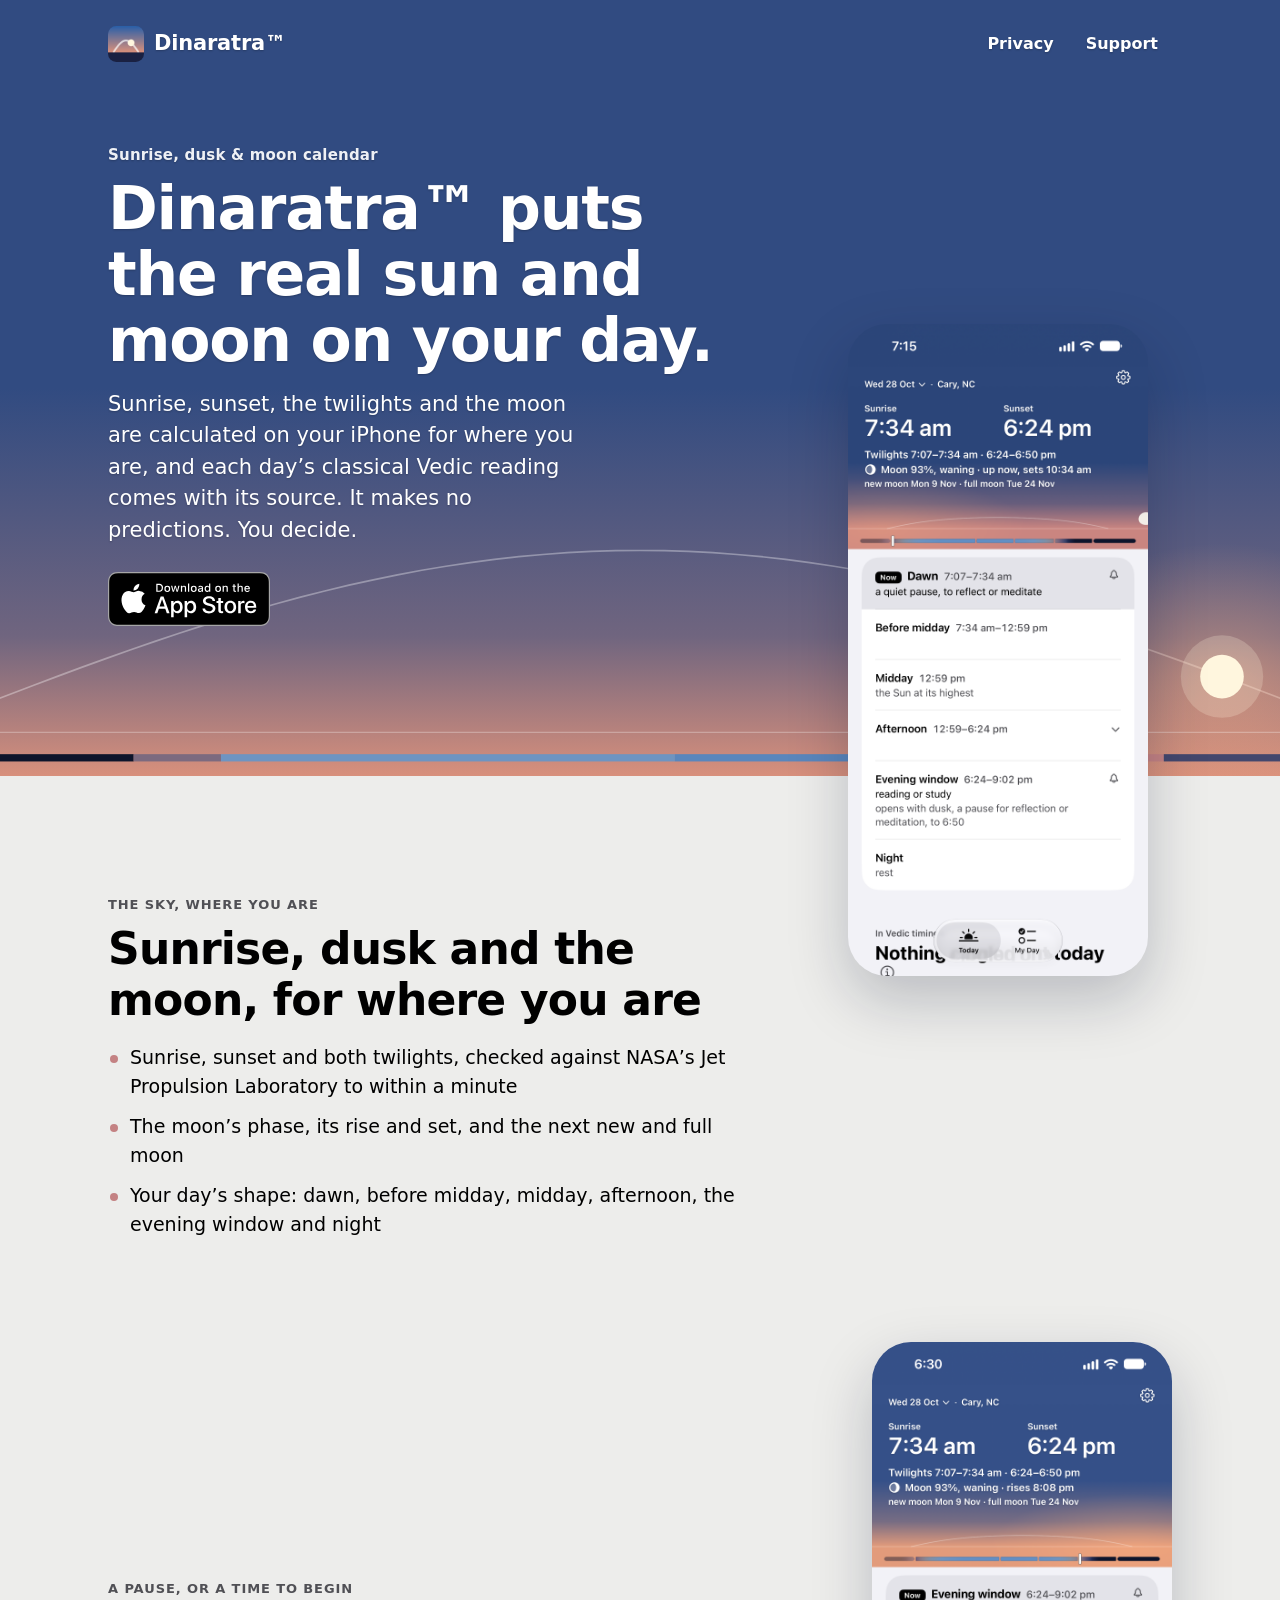
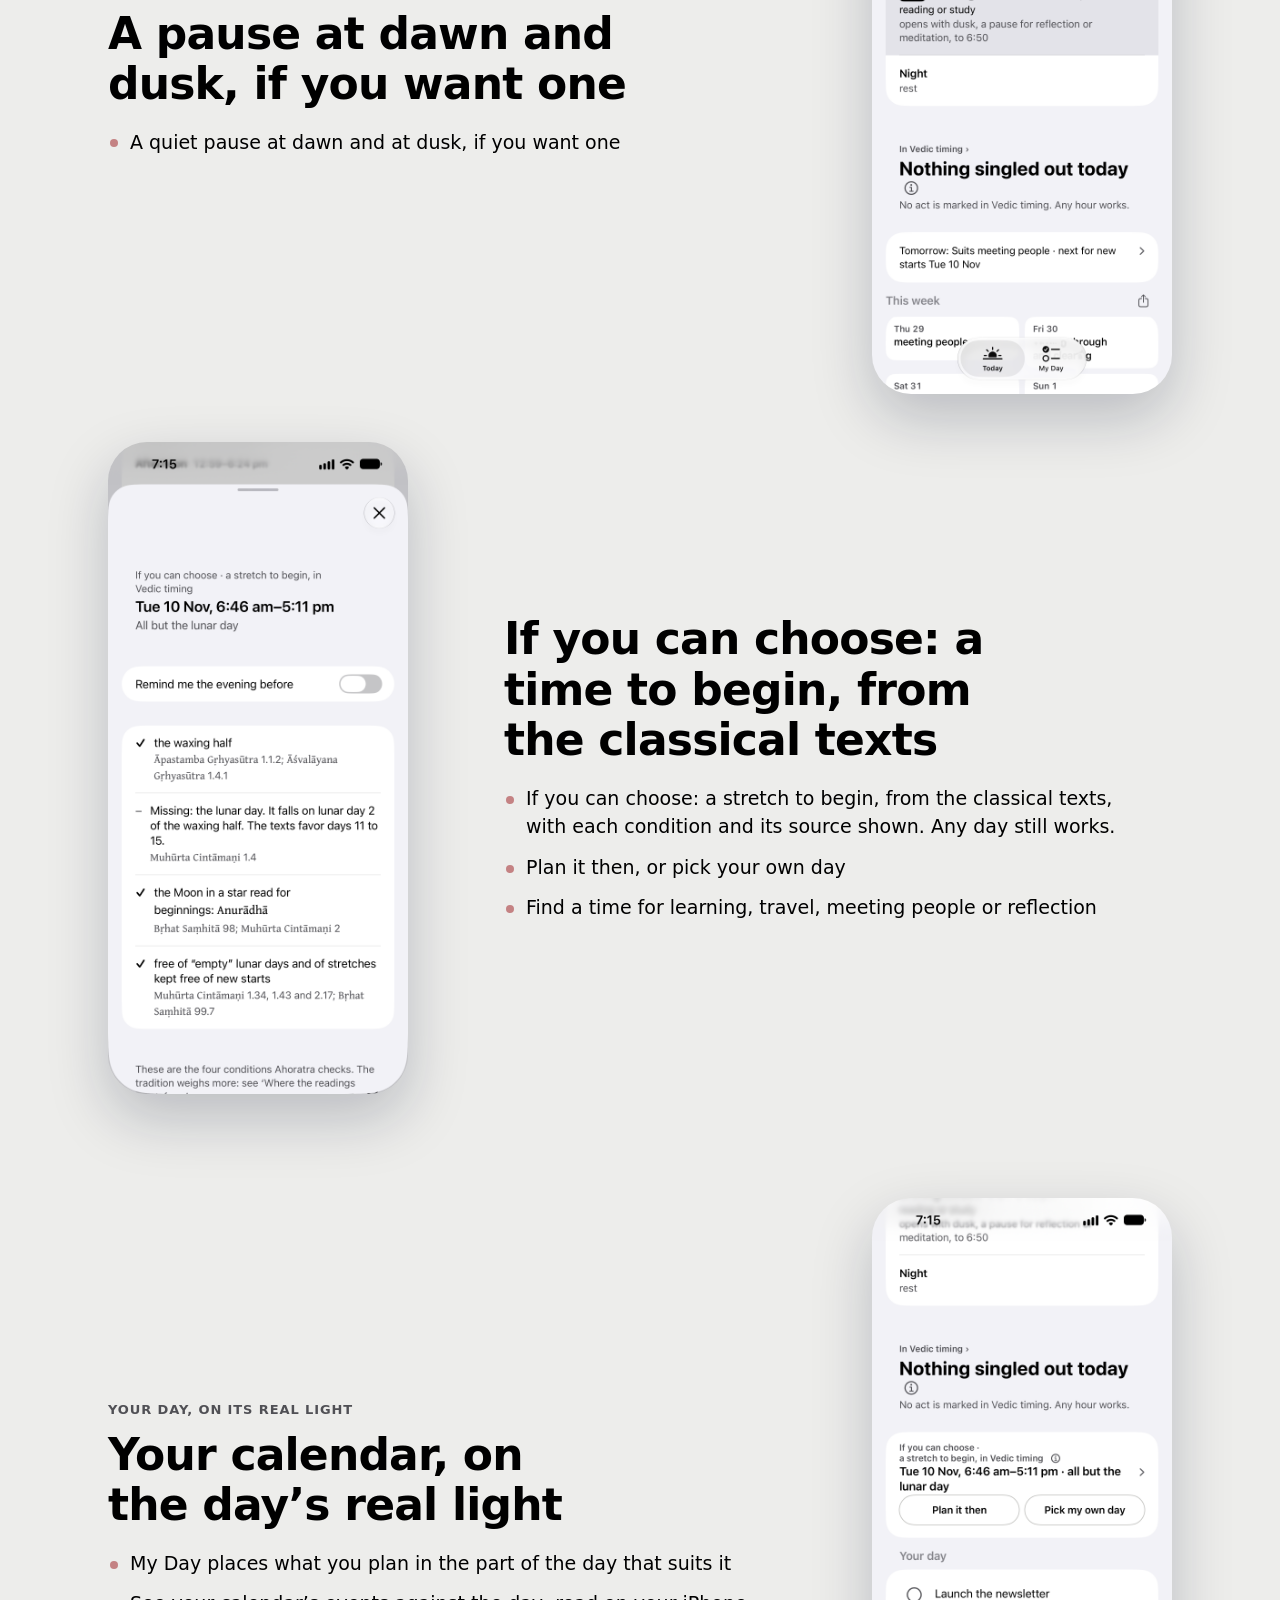
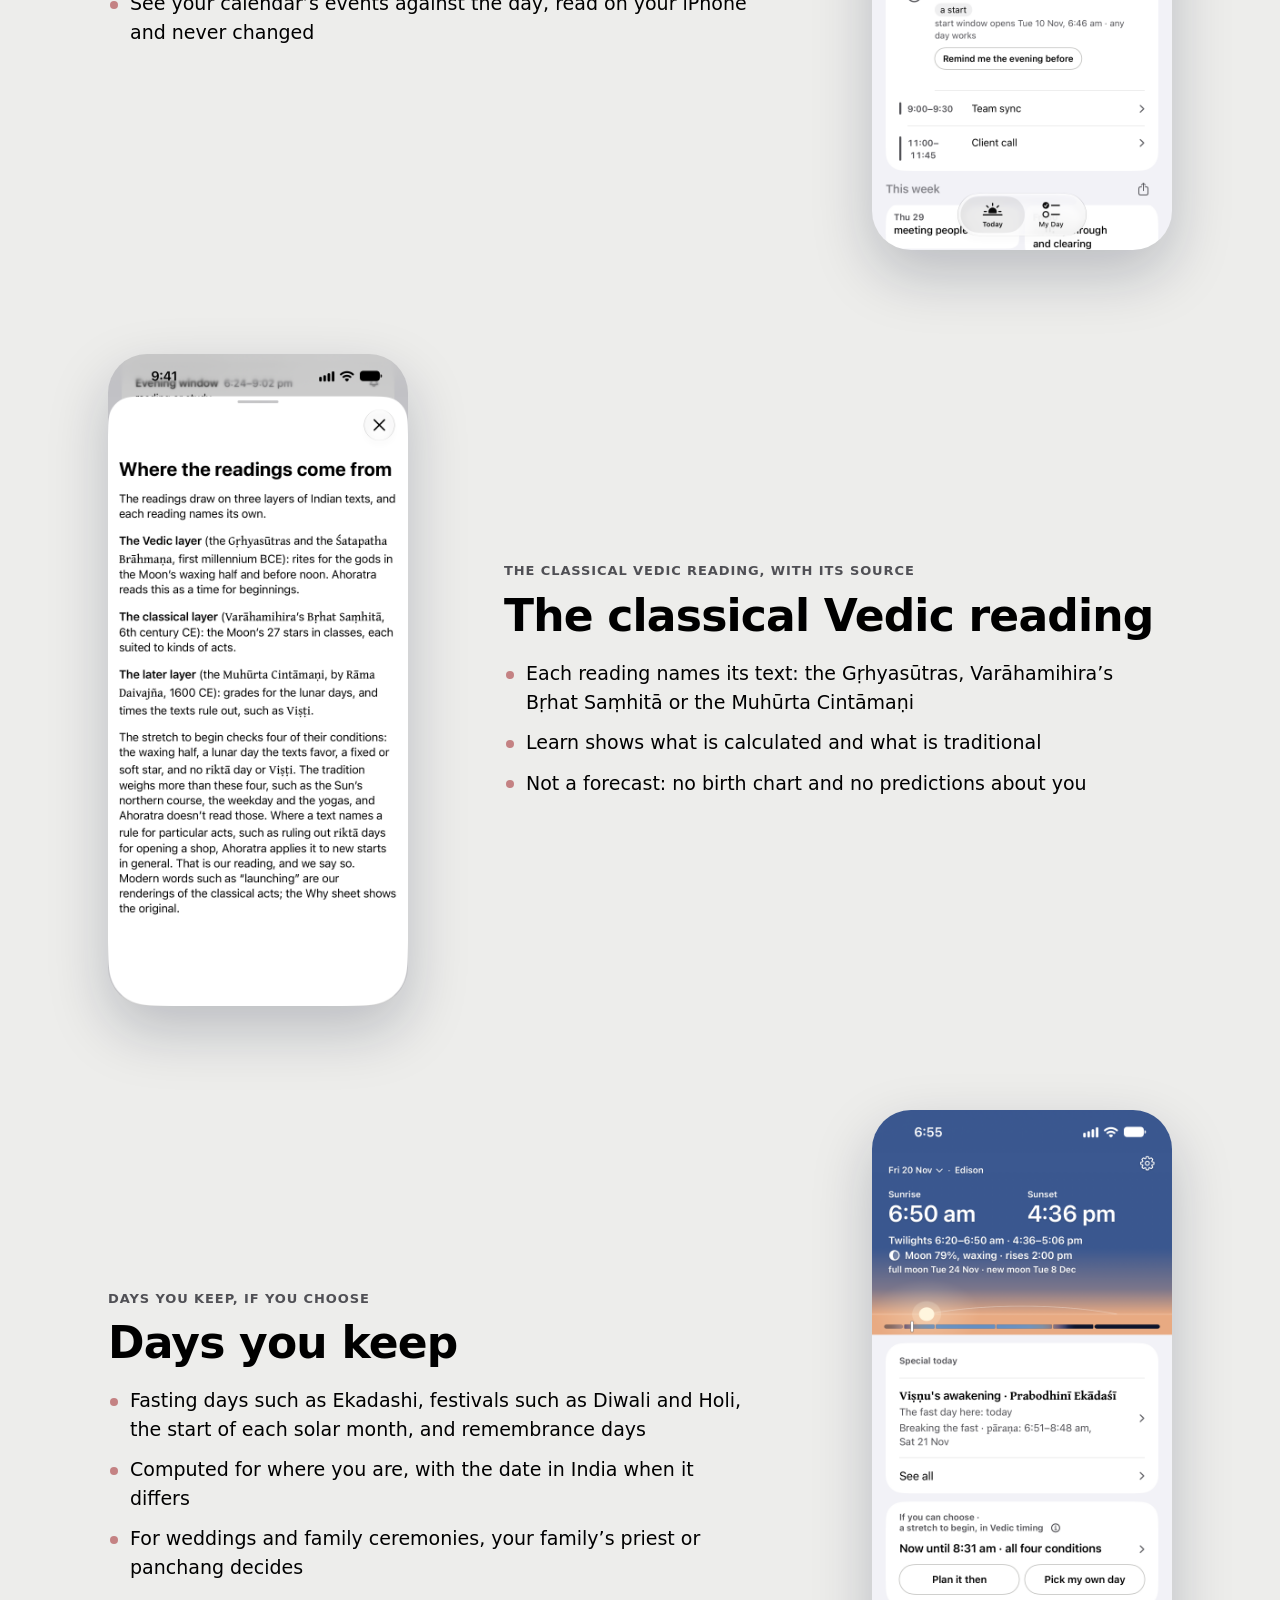
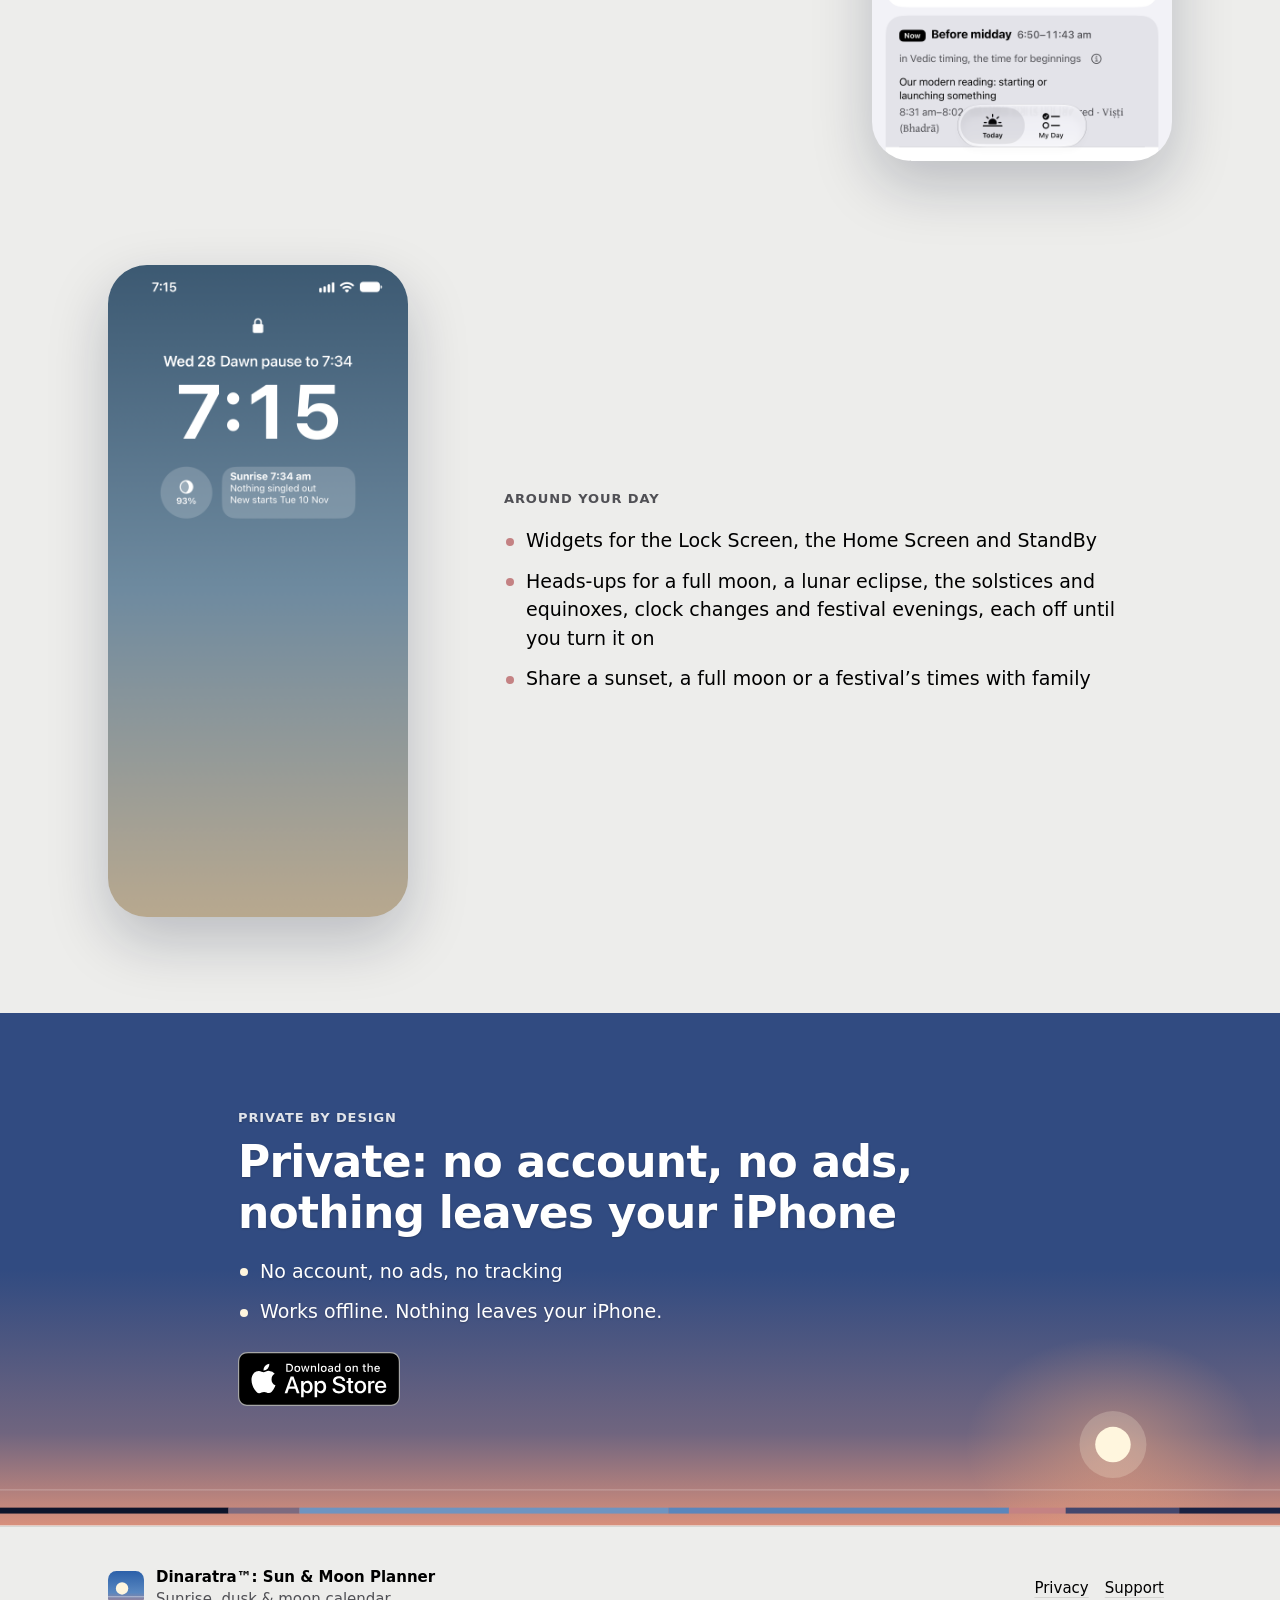
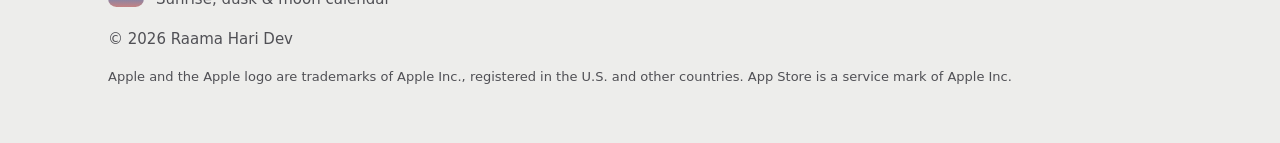
==== commit 7e48b959: "The tagline is "Sunrise, dusk & moon calendar" (the owner, 25 Nov) It matches the App Store subtitle" ====
--- a/index.html
+++ b/index.html
@@ -5,21 +5,21 @@
 <meta name="viewport" content="width=device-width, initial-scale=1">
 <meta name="apple-itunes-app" content="app-id=6817597114">
 <title>Dinaratra™: Sun &amp; Moon Planner</title>
-<meta name="description" content="Sunrise, dusk &amp; lunar calendar">
+<meta name="description" content="Sunrise, dusk &amp; moon calendar">
 <meta name="color-scheme" content="light dark">
 <meta name="theme-color" content="#314B81" media="(prefers-color-scheme: light)">
 <meta name="theme-color" content="#091024" media="(prefers-color-scheme: dark)">
 <link rel="icon" href="/favicon.png" type="image/png">
 <link rel="apple-touch-icon" href="/apple-touch-icon.png">
 <meta property="og:title" content="Dinaratra™: Sun &amp; Moon Planner">
-<meta property="og:description" content="Sunrise, dusk &amp; lunar calendar">
-<meta property="og:image" content="https://dinaratra.day/og.png?v=3">
+<meta property="og:description" content="Sunrise, dusk &amp; moon calendar">
+<meta property="og:image" content="https://dinaratra.day/og.png?v=4">
 <meta property="og:url" content="https://dinaratra.day/">
 <link rel="stylesheet" href="/assets/site.css">
 </head>
 <body>
 <div class="site">
-<section class="hero" aria-labelledby="h1"><div class="sky"><svg viewBox="0 0 1440 640" preserveAspectRatio="xMidYMax slice" aria-hidden="true" focusable="false"><defs><linearGradient id="hskyd" x1="0" y1="0" x2="0" y2="1"><stop offset="0" stop-color="#314B81"/><stop offset=".5" stop-color="#314B81"/><stop offset=".82" stop-color="#70657F"/><stop offset="1" stop-color="#D8907C"/></linearGradient><linearGradient id="hskyn" x1="0" y1="0" x2="0" y2="1"><stop offset="0" stop-color="#091024"/><stop offset=".7" stop-color="#0C1329"/><stop offset="1" stop-color="#101830"/></linearGradient><radialGradient id="hglow"><stop offset="0" stop-color="#FFAF7F" stop-opacity=".45"/><stop offset="1" stop-color="#FFAF7F" stop-opacity="0"/></radialGradient><radialGradient id="hmglow"><stop offset="0" stop-color="#F6F4EC" stop-opacity=".22"/><stop offset="1" stop-color="#F6F4EC" stop-opacity="0"/></radialGradient></defs><g class="day"><rect width="1440" height="640" style="fill:url(#hskyd)"/><polyline points="120.0,604.0 140.0,596.1 160.0,588.3 180.0,580.5 200.0,572.8 220.0,565.2 240.0,557.6 260.0,550.2 280.0,543.0 300.0,535.9 320.0,529.0 340.0,522.3 360.0,515.8 380.0,509.6 400.0,503.6 420.0,497.9 440.0,492.5 460.0,487.4 480.0,482.6 500.0,478.2 520.0,474.1 540.0,470.3 560.0,467.0 580.0,464.0 600.0,461.3 620.0,459.1 640.0,457.3 660.0,455.8 680.0,454.8 700.0,454.2 720.0,454.0 740.0,454.2 760.0,454.8 780.0,455.8 800.0,457.3 820.0,459.1 840.0,461.3 860.0,464.0 880.0,467.0 900.0,470.3 920.0,474.1 940.0,478.2 960.0,482.6 980.0,487.4 1000.0,492.5 1020.0,497.9 1040.0,503.6 1060.0,509.6 1080.0,515.8 1100.0,522.3 1120.0,529.0 1140.0,535.9 1160.0,543.0 1180.0,550.2 1200.0,557.6 1220.0,565.2 1240.0,572.8 1260.0,580.5 1280.0,588.3 1300.0,596.1 1320.0,604.0" style="fill:none;stroke:#FFFFFF;stroke-width:1.4;opacity:.34"/><ellipse cx="1200" cy="558" rx="150" ry="110" style="fill:url(#hglow)"/><circle cx="1200" cy="558" r="34" style="fill:#FFF6DE;opacity:.22"/><circle cx="1200" cy="558" r="18" style="fill:#FFF6DE"/></g><g class="night"><rect width="1440" height="640" style="fill:url(#hskyn)"/><circle cx="97" cy="427.48" r="1.0" style="fill:#FFFFFF;opacity:0.40"/><circle cx="194" cy="405.48" r="1.4" style="fill:#FFFFFF;opacity:0.50"/><circle cx="291" cy="489.48" r="0.7" style="fill:#FFFFFF;opacity:0.60"/><circle cx="388" cy="498.48" r="1.0" style="fill:#FFFFFF;opacity:0.30"/><circle cx="485" cy="432.48" r="1.4" style="fill:#FFFFFF;opacity:0.40"/><circle cx="582" cy="472.48" r="0.7" style="fill:#FFFFFF;opacity:0.50"/><circle cx="679" cy="437.48" r="1.0" style="fill:#FFFFFF;opacity:0.60"/><circle cx="776" cy="508.48" r="1.4" style="fill:#FFFFFF;opacity:0.30"/><circle cx="873" cy="504.48" r="0.7" style="fill:#FFFFFF;opacity:0.40"/><circle cx="970" cy="425.48" r="1.0" style="fill:#FFFFFF;opacity:0.50"/><circle cx="1067" cy="452.48" r="1.4" style="fill:#FFFFFF;opacity:0.60"/><circle cx="1164" cy="404.48" r="0.7" style="fill:#FFFFFF;opacity:0.30"/><circle cx="1261" cy="462.48" r="1.0" style="fill:#FFFFFF;opacity:0.40"/><circle cx="1358" cy="445.48" r="1.4" style="fill:#FFFFFF;opacity:0.50"/><circle cx="15" cy="534.48" r="0.7" style="fill:#FFFFFF;opacity:0.60"/><circle cx="112" cy="548.48" r="1.0" style="fill:#FFFFFF;opacity:0.30"/><circle cx="209" cy="487.48" r="1.4" style="fill:#FFFFFF;opacity:0.40"/><circle cx="306" cy="532.48" r="0.7" style="fill:#FFFFFF;opacity:0.50"/><circle cx="403" cy="502.48" r="1.0" style="fill:#FFFFFF;opacity:0.60"/><circle cx="500" cy="397.48" r="1.4" style="fill:#FFFFFF;opacity:0.30"/><circle cx="597" cy="398.48" r="0.7" style="fill:#FFFFFF;opacity:0.40"/><circle cx="694" cy="505.48" r="1.0" style="fill:#FFFFFF;opacity:0.50"/><circle cx="791" cy="537.48" r="1.4" style="fill:#FFFFFF;opacity:0.60"/><circle cx="888" cy="494.48" r="0.7" style="fill:#FFFFFF;opacity:0.30"/><circle cx="985" cy="376.48" r="1.0" style="fill:#FFFFFF;opacity:0.40"/><circle cx="1082" cy="545.48" r="1.4" style="fill:#FFFFFF;opacity:0.50"/><circle cx="1179" cy="458.48" r="0.7" style="fill:#FFFFFF;opacity:0.60"/><circle cx="1276" cy="477.48" r="1.0" style="fill:#FFFFFF;opacity:0.30"/><circle cx="1373" cy="421.48" r="1.4" style="fill:#FFFFFF;opacity:0.40"/><circle cx="30" cy="471.48" r="0.7" style="fill:#FFFFFF;opacity:0.50"/><circle cx="127" cy="446.48" r="1.0" style="fill:#FFFFFF;opacity:0.60"/><circle cx="224" cy="527.48" r="1.4" style="fill:#FFFFFF;opacity:0.30"/><circle cx="321" cy="533.48" r="0.7" style="fill:#FFFFFF;opacity:0.40"/><circle cx="418" cy="464.48" r="1.0" style="fill:#FFFFFF;opacity:0.50"/><circle cx="515" cy="501.48" r="1.4" style="fill:#FFFFFF;opacity:0.60"/><circle cx="612" cy="463.48" r="0.7" style="fill:#FFFFFF;opacity:0.30"/><circle cx="709" cy="531.48" r="1.0" style="fill:#FFFFFF;opacity:0.40"/><circle cx="806" cy="524.48" r="1.4" style="fill:#FFFFFF;opacity:0.50"/><circle cx="903" cy="442.48" r="0.7" style="fill:#FFFFFF;opacity:0.60"/><polyline points="120.0,604.0 140.0,596.1 160.0,588.3 180.0,580.5 200.0,572.8 220.0,565.2 240.0,557.6 260.0,550.2 280.0,543.0 300.0,535.9 320.0,529.0 340.0,522.3 360.0,515.8 380.0,509.6 400.0,503.6 420.0,497.9 440.0,492.5 460.0,487.4 480.0,482.6 500.0,478.2 520.0,474.1 540.0,470.3 560.0,467.0 580.0,464.0 600.0,461.3 620.0,459.1 640.0,457.3 660.0,455.8 680.0,454.8 700.0,454.2 720.0,454.0 740.0,454.2 760.0,454.8 780.0,455.8 800.0,457.3 820.0,459.1 840.0,461.3 860.0,464.0 880.0,467.0 900.0,470.3 920.0,474.1 940.0,478.2 960.0,482.6 980.0,487.4 1000.0,492.5 1020.0,497.9 1040.0,503.6 1060.0,509.6 1080.0,515.8 1100.0,522.3 1120.0,529.0 1140.0,535.9 1160.0,543.0 1180.0,550.2 1200.0,557.6 1220.0,565.2 1240.0,572.8 1260.0,580.5 1280.0,588.3 1300.0,596.1 1320.0,604.0" style="fill:none;stroke:#FFFFFF;stroke-width:1.4;opacity:.18"/><circle cx="1296" cy="128" r="60" style="fill:url(#hmglow)"/><circle cx="1296" cy="128" r="16" style="fill:#F6F4EC"/></g><line x1="0" y1="604" x2="1440" y2="604" style="stroke:#FFFFFF;stroke-width:1;opacity:.28"/><rect x="0.0" y="622" width="302.4" height="6" style="fill:#0D142B"/><rect x="302.4" y="622" width="72.0" height="6" style="fill:#7C6A7F"/><rect x="374.4" y="622" width="374.4" height="6" style="fill:#6E94C1"/><rect x="748.8" y="622" width="345.6" height="6" style="fill:#5A86BC"/><rect x="1094.4" y="622" width="57.6" height="6" style="fill:#C48283"/><rect x="1152.0" y="622" width="115.2" height="6" style="fill:#43476D"/><rect x="1267.2" y="622" width="172.8" height="6" style="fill:#1A2142"/></svg></div><header class="hdr"><div class="wrap"><a class="brand" href="/"><img class="icon" src="/apple-touch-icon.png" alt="" width="36" height="36"><span>Dinaratra™</span></a><nav aria-label="Site"><a href="/privacy/">Privacy</a><a href="/support/">Support</a></nav></div></header><div class="wrap hero-in"><div class="hero-text"><p class="eyebrow">Sunrise, dusk &amp; lunar calendar</p><h1 id="h1">Dinaratra™ puts the real sun and moon on your day.</h1><p class="lede">Sunrise, sunset, the twilights and the moon are calculated on your iPhone for where you are, and each day’s classical Vedic reading comes with its source. It makes no predictions. You decide.</p><div class="cta"><a class="badge" href="https://apps.apple.com/app/id6817597114"><img src="/assets/badges/app-store-badge-black.svg" alt="Download on the App Store" height="54"></a></div></div><figure class="shot hero-shot">
+<section class="hero" aria-labelledby="h1"><div class="sky"><svg viewBox="0 0 1440 640" preserveAspectRatio="xMidYMax slice" aria-hidden="true" focusable="false"><defs><linearGradient id="hskyd" x1="0" y1="0" x2="0" y2="1"><stop offset="0" stop-color="#314B81"/><stop offset=".5" stop-color="#314B81"/><stop offset=".82" stop-color="#70657F"/><stop offset="1" stop-color="#D8907C"/></linearGradient><linearGradient id="hskyn" x1="0" y1="0" x2="0" y2="1"><stop offset="0" stop-color="#091024"/><stop offset=".7" stop-color="#0C1329"/><stop offset="1" stop-color="#101830"/></linearGradient><radialGradient id="hglow"><stop offset="0" stop-color="#FFAF7F" stop-opacity=".45"/><stop offset="1" stop-color="#FFAF7F" stop-opacity="0"/></radialGradient><radialGradient id="hmglow"><stop offset="0" stop-color="#F6F4EC" stop-opacity=".22"/><stop offset="1" stop-color="#F6F4EC" stop-opacity="0"/></radialGradient></defs><g class="day"><rect width="1440" height="640" style="fill:url(#hskyd)"/><polyline points="120.0,604.0 140.0,596.1 160.0,588.3 180.0,580.5 200.0,572.8 220.0,565.2 240.0,557.6 260.0,550.2 280.0,543.0 300.0,535.9 320.0,529.0 340.0,522.3 360.0,515.8 380.0,509.6 400.0,503.6 420.0,497.9 440.0,492.5 460.0,487.4 480.0,482.6 500.0,478.2 520.0,474.1 540.0,470.3 560.0,467.0 580.0,464.0 600.0,461.3 620.0,459.1 640.0,457.3 660.0,455.8 680.0,454.8 700.0,454.2 720.0,454.0 740.0,454.2 760.0,454.8 780.0,455.8 800.0,457.3 820.0,459.1 840.0,461.3 860.0,464.0 880.0,467.0 900.0,470.3 920.0,474.1 940.0,478.2 960.0,482.6 980.0,487.4 1000.0,492.5 1020.0,497.9 1040.0,503.6 1060.0,509.6 1080.0,515.8 1100.0,522.3 1120.0,529.0 1140.0,535.9 1160.0,543.0 1180.0,550.2 1200.0,557.6 1220.0,565.2 1240.0,572.8 1260.0,580.5 1280.0,588.3 1300.0,596.1 1320.0,604.0" style="fill:none;stroke:#FFFFFF;stroke-width:1.4;opacity:.34"/><ellipse cx="1200" cy="558" rx="150" ry="110" style="fill:url(#hglow)"/><circle cx="1200" cy="558" r="34" style="fill:#FFF6DE;opacity:.22"/><circle cx="1200" cy="558" r="18" style="fill:#FFF6DE"/></g><g class="night"><rect width="1440" height="640" style="fill:url(#hskyn)"/><circle cx="97" cy="427.48" r="1.0" style="fill:#FFFFFF;opacity:0.40"/><circle cx="194" cy="405.48" r="1.4" style="fill:#FFFFFF;opacity:0.50"/><circle cx="291" cy="489.48" r="0.7" style="fill:#FFFFFF;opacity:0.60"/><circle cx="388" cy="498.48" r="1.0" style="fill:#FFFFFF;opacity:0.30"/><circle cx="485" cy="432.48" r="1.4" style="fill:#FFFFFF;opacity:0.40"/><circle cx="582" cy="472.48" r="0.7" style="fill:#FFFFFF;opacity:0.50"/><circle cx="679" cy="437.48" r="1.0" style="fill:#FFFFFF;opacity:0.60"/><circle cx="776" cy="508.48" r="1.4" style="fill:#FFFFFF;opacity:0.30"/><circle cx="873" cy="504.48" r="0.7" style="fill:#FFFFFF;opacity:0.40"/><circle cx="970" cy="425.48" r="1.0" style="fill:#FFFFFF;opacity:0.50"/><circle cx="1067" cy="452.48" r="1.4" style="fill:#FFFFFF;opacity:0.60"/><circle cx="1164" cy="404.48" r="0.7" style="fill:#FFFFFF;opacity:0.30"/><circle cx="1261" cy="462.48" r="1.0" style="fill:#FFFFFF;opacity:0.40"/><circle cx="1358" cy="445.48" r="1.4" style="fill:#FFFFFF;opacity:0.50"/><circle cx="15" cy="534.48" r="0.7" style="fill:#FFFFFF;opacity:0.60"/><circle cx="112" cy="548.48" r="1.0" style="fill:#FFFFFF;opacity:0.30"/><circle cx="209" cy="487.48" r="1.4" style="fill:#FFFFFF;opacity:0.40"/><circle cx="306" cy="532.48" r="0.7" style="fill:#FFFFFF;opacity:0.50"/><circle cx="403" cy="502.48" r="1.0" style="fill:#FFFFFF;opacity:0.60"/><circle cx="500" cy="397.48" r="1.4" style="fill:#FFFFFF;opacity:0.30"/><circle cx="597" cy="398.48" r="0.7" style="fill:#FFFFFF;opacity:0.40"/><circle cx="694" cy="505.48" r="1.0" style="fill:#FFFFFF;opacity:0.50"/><circle cx="791" cy="537.48" r="1.4" style="fill:#FFFFFF;opacity:0.60"/><circle cx="888" cy="494.48" r="0.7" style="fill:#FFFFFF;opacity:0.30"/><circle cx="985" cy="376.48" r="1.0" style="fill:#FFFFFF;opacity:0.40"/><circle cx="1082" cy="545.48" r="1.4" style="fill:#FFFFFF;opacity:0.50"/><circle cx="1179" cy="458.48" r="0.7" style="fill:#FFFFFF;opacity:0.60"/><circle cx="1276" cy="477.48" r="1.0" style="fill:#FFFFFF;opacity:0.30"/><circle cx="1373" cy="421.48" r="1.4" style="fill:#FFFFFF;opacity:0.40"/><circle cx="30" cy="471.48" r="0.7" style="fill:#FFFFFF;opacity:0.50"/><circle cx="127" cy="446.48" r="1.0" style="fill:#FFFFFF;opacity:0.60"/><circle cx="224" cy="527.48" r="1.4" style="fill:#FFFFFF;opacity:0.30"/><circle cx="321" cy="533.48" r="0.7" style="fill:#FFFFFF;opacity:0.40"/><circle cx="418" cy="464.48" r="1.0" style="fill:#FFFFFF;opacity:0.50"/><circle cx="515" cy="501.48" r="1.4" style="fill:#FFFFFF;opacity:0.60"/><circle cx="612" cy="463.48" r="0.7" style="fill:#FFFFFF;opacity:0.30"/><circle cx="709" cy="531.48" r="1.0" style="fill:#FFFFFF;opacity:0.40"/><circle cx="806" cy="524.48" r="1.4" style="fill:#FFFFFF;opacity:0.50"/><circle cx="903" cy="442.48" r="0.7" style="fill:#FFFFFF;opacity:0.60"/><polyline points="120.0,604.0 140.0,596.1 160.0,588.3 180.0,580.5 200.0,572.8 220.0,565.2 240.0,557.6 260.0,550.2 280.0,543.0 300.0,535.9 320.0,529.0 340.0,522.3 360.0,515.8 380.0,509.6 400.0,503.6 420.0,497.9 440.0,492.5 460.0,487.4 480.0,482.6 500.0,478.2 520.0,474.1 540.0,470.3 560.0,467.0 580.0,464.0 600.0,461.3 620.0,459.1 640.0,457.3 660.0,455.8 680.0,454.8 700.0,454.2 720.0,454.0 740.0,454.2 760.0,454.8 780.0,455.8 800.0,457.3 820.0,459.1 840.0,461.3 860.0,464.0 880.0,467.0 900.0,470.3 920.0,474.1 940.0,478.2 960.0,482.6 980.0,487.4 1000.0,492.5 1020.0,497.9 1040.0,503.6 1060.0,509.6 1080.0,515.8 1100.0,522.3 1120.0,529.0 1140.0,535.9 1160.0,543.0 1180.0,550.2 1200.0,557.6 1220.0,565.2 1240.0,572.8 1260.0,580.5 1280.0,588.3 1300.0,596.1 1320.0,604.0" style="fill:none;stroke:#FFFFFF;stroke-width:1.4;opacity:.18"/><circle cx="1296" cy="128" r="60" style="fill:url(#hmglow)"/><circle cx="1296" cy="128" r="16" style="fill:#F6F4EC"/></g><line x1="0" y1="604" x2="1440" y2="604" style="stroke:#FFFFFF;stroke-width:1;opacity:.28"/><rect x="0.0" y="622" width="302.4" height="6" style="fill:#0D142B"/><rect x="302.4" y="622" width="72.0" height="6" style="fill:#7C6A7F"/><rect x="374.4" y="622" width="374.4" height="6" style="fill:#6E94C1"/><rect x="748.8" y="622" width="345.6" height="6" style="fill:#5A86BC"/><rect x="1094.4" y="622" width="57.6" height="6" style="fill:#C48283"/><rect x="1152.0" y="622" width="115.2" height="6" style="fill:#43476D"/><rect x="1267.2" y="622" width="172.8" height="6" style="fill:#1A2142"/></svg></div><header class="hdr"><div class="wrap"><a class="brand" href="/"><img class="icon" src="/apple-touch-icon.png" alt="" width="36" height="36"><span>Dinaratra™</span></a><nav aria-label="Site"><a href="/privacy/">Privacy</a><a href="/support/">Support</a></nav></div></header><div class="wrap hero-in"><div class="hero-text"><p class="eyebrow">Sunrise, dusk &amp; moon calendar</p><h1 id="h1">Dinaratra™ puts the real sun and moon on your day.</h1><p class="lede">Sunrise, sunset, the twilights and the moon are calculated on your iPhone for where you are, and each day’s classical Vedic reading comes with its source. It makes no predictions. You decide.</p><div class="cta"><a class="badge" href="https://apps.apple.com/app/id6817597114"><img src="/assets/badges/app-store-badge-black.svg" alt="Download on the App Store" height="54"></a></div></div><figure class="shot hero-shot">
 <!-- SHOT:shot-1 · store screenshot 1 · M-101i capture, 1320 × 2868 PNG, no device frame. Replace the slot <div> with:
      <img src="/screens/shot-1.png" width="1320" height="2868" alt="[alt text · copy: owner]" loading="lazy" decoding="async">
 -->
@@ -47,7 +47,7 @@
 <!-- SHOT:shot-5 · store screenshot 5 · M-101i capture, 1320 × 2868 PNG, no device frame. Replace the slot <div> with:
      <img src="/screens/shot-5.png" width="1320" height="2868" alt="[alt text · copy: owner]" loading="lazy" decoding="async">
 -->
-<img src="/screens/shot-5.png" width="1320" height="2868" alt="Lock Screen widgets with sunrise, sunset and the Moon" loading="lazy" decoding="async"></figure></div></section><section class="band" aria-labelledby="sp"><div class="sky"><svg viewBox="0 0 1440 520" preserveAspectRatio="xMidYMax slice" aria-hidden="true" focusable="false"><defs><linearGradient id="bskyd" x1="0" y1="0" x2="0" y2="1"><stop offset="0" stop-color="#314B81"/><stop offset=".5" stop-color="#314B81"/><stop offset=".82" stop-color="#70657F"/><stop offset="1" stop-color="#D8907C"/></linearGradient><linearGradient id="bskyn" x1="0" y1="0" x2="0" y2="1"><stop offset="0" stop-color="#091024"/><stop offset=".7" stop-color="#0C1329"/><stop offset="1" stop-color="#101830"/></linearGradient><radialGradient id="bglow"><stop offset="0" stop-color="#FFAF7F" stop-opacity=".45"/><stop offset="1" stop-color="#FFAF7F" stop-opacity="0"/></radialGradient><radialGradient id="bmglow"><stop offset="0" stop-color="#F6F4EC" stop-opacity=".22"/><stop offset="1" stop-color="#F6F4EC" stop-opacity="0"/></radialGradient></defs><g class="day"><rect width="1440" height="520" style="fill:url(#bskyd)"/><ellipse cx="1200" cy="438" rx="150" ry="110" style="fill:url(#bglow)"/><circle cx="1200" cy="438" r="34" style="fill:#FFF6DE;opacity:.22"/><circle cx="1200" cy="438" r="18" style="fill:#FFF6DE"/></g><g class="night"><rect width="1440" height="520" style="fill:url(#bskyn)"/><circle cx="97" cy="353.08" r="1.0" style="fill:#FFFFFF;opacity:0.40"/><circle cx="194" cy="367.08" r="1.4" style="fill:#FFFFFF;opacity:0.50"/><circle cx="291" cy="342.08" r="0.7" style="fill:#FFFFFF;opacity:0.60"/><circle cx="388" cy="423.08" r="1.0" style="fill:#FFFFFF;opacity:0.30"/><circle cx="485" cy="320.08" r="1.4" style="fill:#FFFFFF;opacity:0.40"/><circle cx="582" cy="323.08" r="0.7" style="fill:#FFFFFF;opacity:0.50"/><circle cx="679" cy="432.08" r="1.0" style="fill:#FFFFFF;opacity:0.60"/><circle cx="776" cy="357.08" r="1.4" style="fill:#FFFFFF;opacity:0.30"/><circle cx="873" cy="388.08" r="0.7" style="fill:#FFFFFF;opacity:0.40"/><circle cx="970" cy="380.08" r="1.0" style="fill:#FFFFFF;opacity:0.50"/><circle cx="1067" cy="333.08" r="1.4" style="fill:#FFFFFF;opacity:0.60"/><circle cx="1164" cy="392.08" r="0.7" style="fill:#FFFFFF;opacity:0.30"/><circle cx="1261" cy="412.08" r="1.0" style="fill:#FFFFFF;opacity:0.40"/><circle cx="1358" cy="393.08" r="1.4" style="fill:#FFFFFF;opacity:0.50"/><circle cx="15" cy="335.08" r="0.7" style="fill:#FFFFFF;opacity:0.60"/><circle cx="112" cy="383.08" r="1.0" style="fill:#FFFFFF;opacity:0.30"/><circle cx="209" cy="392.08" r="1.4" style="fill:#FFFFFF;opacity:0.40"/><circle cx="306" cy="362.08" r="0.7" style="fill:#FFFFFF;opacity:0.50"/><circle cx="403" cy="438.08" r="1.0" style="fill:#FFFFFF;opacity:0.60"/><circle cx="500" cy="330.08" r="1.4" style="fill:#FFFFFF;opacity:0.30"/><circle cx="597" cy="328.08" r="0.7" style="fill:#FFFFFF;opacity:0.40"/><circle cx="694" cy="432.08" r="1.0" style="fill:#FFFFFF;opacity:0.50"/><circle cx="791" cy="352.08" r="1.4" style="fill:#FFFFFF;opacity:0.60"/><circle cx="888" cy="378.08" r="0.7" style="fill:#FFFFFF;opacity:0.30"/><circle cx="985" cy="365.08" r="1.0" style="fill:#FFFFFF;opacity:0.40"/><circle cx="1082" cy="313.08" r="1.4" style="fill:#FFFFFF;opacity:0.50"/><circle cx="1179" cy="367.08" r="0.7" style="fill:#FFFFFF;opacity:0.60"/><circle cx="1276" cy="382.08" r="1.0" style="fill:#FFFFFF;opacity:0.30"/><circle cx="1373" cy="358.08" r="1.4" style="fill:#FFFFFF;opacity:0.40"/><circle cx="30" cy="440.08" r="0.7" style="fill:#FFFFFF;opacity:0.50"/><circle cx="127" cy="338.08" r="1.0" style="fill:#FFFFFF;opacity:0.60"/><circle cx="224" cy="342.08" r="1.4" style="fill:#FFFFFF;opacity:0.30"/><circle cx="321" cy="307.08" r="0.7" style="fill:#FFFFFF;opacity:0.40"/><circle cx="418" cy="378.08" r="1.0" style="fill:#FFFFFF;opacity:0.50"/><circle cx="515" cy="410.08" r="1.4" style="fill:#FFFFFF;opacity:0.60"/><circle cx="612" cy="403.08" r="0.7" style="fill:#FFFFFF;opacity:0.30"/><circle cx="709" cy="357.08" r="1.0" style="fill:#FFFFFF;opacity:0.40"/><circle cx="806" cy="417.08" r="1.4" style="fill:#FFFFFF;opacity:0.50"/><circle cx="903" cy="438.08" r="0.7" style="fill:#FFFFFF;opacity:0.60"/><circle cx="1296" cy="104" r="60" style="fill:url(#bmglow)"/><circle cx="1296" cy="104" r="16" style="fill:#F6F4EC"/></g><line x1="0" y1="484" x2="1440" y2="484" style="stroke:#FFFFFF;stroke-width:1;opacity:.28"/><rect x="0.0" y="502" width="302.4" height="6" style="fill:#0D142B"/><rect x="302.4" y="502" width="72.0" height="6" style="fill:#7C6A7F"/><rect x="374.4" y="502" width="374.4" height="6" style="fill:#6E94C1"/><rect x="748.8" y="502" width="345.6" height="6" style="fill:#5A86BC"/><rect x="1094.4" y="502" width="57.6" height="6" style="fill:#C48283"/><rect x="1152.0" y="502" width="115.2" height="6" style="fill:#43476D"/><rect x="1267.2" y="502" width="172.8" height="6" style="fill:#1A2142"/></svg></div><div class="wrap band-in"><h2 class="kicker" id="sp">PRIVATE BY DESIGN</h2><p class="h">Private: no account, no ads, nothing leaves your iPhone</p><ul class="pts"><li>No account, no ads, no tracking</li><li>Works offline. Nothing leaves your iPhone.</li></ul><div class="cta"><a class="badge" href="https://apps.apple.com/app/id6817597114"><img src="/assets/badges/app-store-badge-black.svg" alt="Download on the App Store" height="54"></a></div></div></section></main><footer class="ftr"><div class="wrap"><div class="ftr-brand"><svg class="icon" viewBox="0 0 64 64" aria-hidden="true" focusable="false"><defs><linearGradient id="igf" x1="0" y1="0" x2="0" y2="1"><stop offset="0" stop-color="#2B60A9"/><stop offset=".6" stop-color="#5987C0"/><stop offset="1" stop-color="#C48283"/></linearGradient></defs><rect width="64" height="64" rx="15" fill="url(#igf)"/><circle cx="25" cy="31" r="11" fill="#FFF6DE"/><rect x="0" y="45" width="64" height="1.6" fill="#FFFFFF" fill-opacity=".5"/></svg><div><p class="ftr-name">Dinaratra™: Sun &amp; Moon Planner</p><p class="ftr-sub">Sunrise, dusk &amp; lunar calendar</p></div></div><nav aria-label="Footer"><a href="/privacy/">Privacy</a><a href="/support/">Support</a></nav><p class="copy">© 2026 Raama Hari Dev</p><p class="legal">Apple and the Apple logo are trademarks of Apple Inc., registered in the U.S. and other countries. App Store is a service mark of Apple Inc.</p></div></footer>
+<img src="/screens/shot-5.png" width="1320" height="2868" alt="Lock Screen widgets with sunrise, sunset and the Moon" loading="lazy" decoding="async"></figure></div></section><section class="band" aria-labelledby="sp"><div class="sky"><svg viewBox="0 0 1440 520" preserveAspectRatio="xMidYMax slice" aria-hidden="true" focusable="false"><defs><linearGradient id="bskyd" x1="0" y1="0" x2="0" y2="1"><stop offset="0" stop-color="#314B81"/><stop offset=".5" stop-color="#314B81"/><stop offset=".82" stop-color="#70657F"/><stop offset="1" stop-color="#D8907C"/></linearGradient><linearGradient id="bskyn" x1="0" y1="0" x2="0" y2="1"><stop offset="0" stop-color="#091024"/><stop offset=".7" stop-color="#0C1329"/><stop offset="1" stop-color="#101830"/></linearGradient><radialGradient id="bglow"><stop offset="0" stop-color="#FFAF7F" stop-opacity=".45"/><stop offset="1" stop-color="#FFAF7F" stop-opacity="0"/></radialGradient><radialGradient id="bmglow"><stop offset="0" stop-color="#F6F4EC" stop-opacity=".22"/><stop offset="1" stop-color="#F6F4EC" stop-opacity="0"/></radialGradient></defs><g class="day"><rect width="1440" height="520" style="fill:url(#bskyd)"/><ellipse cx="1200" cy="438" rx="150" ry="110" style="fill:url(#bglow)"/><circle cx="1200" cy="438" r="34" style="fill:#FFF6DE;opacity:.22"/><circle cx="1200" cy="438" r="18" style="fill:#FFF6DE"/></g><g class="night"><rect width="1440" height="520" style="fill:url(#bskyn)"/><circle cx="97" cy="353.08" r="1.0" style="fill:#FFFFFF;opacity:0.40"/><circle cx="194" cy="367.08" r="1.4" style="fill:#FFFFFF;opacity:0.50"/><circle cx="291" cy="342.08" r="0.7" style="fill:#FFFFFF;opacity:0.60"/><circle cx="388" cy="423.08" r="1.0" style="fill:#FFFFFF;opacity:0.30"/><circle cx="485" cy="320.08" r="1.4" style="fill:#FFFFFF;opacity:0.40"/><circle cx="582" cy="323.08" r="0.7" style="fill:#FFFFFF;opacity:0.50"/><circle cx="679" cy="432.08" r="1.0" style="fill:#FFFFFF;opacity:0.60"/><circle cx="776" cy="357.08" r="1.4" style="fill:#FFFFFF;opacity:0.30"/><circle cx="873" cy="388.08" r="0.7" style="fill:#FFFFFF;opacity:0.40"/><circle cx="970" cy="380.08" r="1.0" style="fill:#FFFFFF;opacity:0.50"/><circle cx="1067" cy="333.08" r="1.4" style="fill:#FFFFFF;opacity:0.60"/><circle cx="1164" cy="392.08" r="0.7" style="fill:#FFFFFF;opacity:0.30"/><circle cx="1261" cy="412.08" r="1.0" style="fill:#FFFFFF;opacity:0.40"/><circle cx="1358" cy="393.08" r="1.4" style="fill:#FFFFFF;opacity:0.50"/><circle cx="15" cy="335.08" r="0.7" style="fill:#FFFFFF;opacity:0.60"/><circle cx="112" cy="383.08" r="1.0" style="fill:#FFFFFF;opacity:0.30"/><circle cx="209" cy="392.08" r="1.4" style="fill:#FFFFFF;opacity:0.40"/><circle cx="306" cy="362.08" r="0.7" style="fill:#FFFFFF;opacity:0.50"/><circle cx="403" cy="438.08" r="1.0" style="fill:#FFFFFF;opacity:0.60"/><circle cx="500" cy="330.08" r="1.4" style="fill:#FFFFFF;opacity:0.30"/><circle cx="597" cy="328.08" r="0.7" style="fill:#FFFFFF;opacity:0.40"/><circle cx="694" cy="432.08" r="1.0" style="fill:#FFFFFF;opacity:0.50"/><circle cx="791" cy="352.08" r="1.4" style="fill:#FFFFFF;opacity:0.60"/><circle cx="888" cy="378.08" r="0.7" style="fill:#FFFFFF;opacity:0.30"/><circle cx="985" cy="365.08" r="1.0" style="fill:#FFFFFF;opacity:0.40"/><circle cx="1082" cy="313.08" r="1.4" style="fill:#FFFFFF;opacity:0.50"/><circle cx="1179" cy="367.08" r="0.7" style="fill:#FFFFFF;opacity:0.60"/><circle cx="1276" cy="382.08" r="1.0" style="fill:#FFFFFF;opacity:0.30"/><circle cx="1373" cy="358.08" r="1.4" style="fill:#FFFFFF;opacity:0.40"/><circle cx="30" cy="440.08" r="0.7" style="fill:#FFFFFF;opacity:0.50"/><circle cx="127" cy="338.08" r="1.0" style="fill:#FFFFFF;opacity:0.60"/><circle cx="224" cy="342.08" r="1.4" style="fill:#FFFFFF;opacity:0.30"/><circle cx="321" cy="307.08" r="0.7" style="fill:#FFFFFF;opacity:0.40"/><circle cx="418" cy="378.08" r="1.0" style="fill:#FFFFFF;opacity:0.50"/><circle cx="515" cy="410.08" r="1.4" style="fill:#FFFFFF;opacity:0.60"/><circle cx="612" cy="403.08" r="0.7" style="fill:#FFFFFF;opacity:0.30"/><circle cx="709" cy="357.08" r="1.0" style="fill:#FFFFFF;opacity:0.40"/><circle cx="806" cy="417.08" r="1.4" style="fill:#FFFFFF;opacity:0.50"/><circle cx="903" cy="438.08" r="0.7" style="fill:#FFFFFF;opacity:0.60"/><circle cx="1296" cy="104" r="60" style="fill:url(#bmglow)"/><circle cx="1296" cy="104" r="16" style="fill:#F6F4EC"/></g><line x1="0" y1="484" x2="1440" y2="484" style="stroke:#FFFFFF;stroke-width:1;opacity:.28"/><rect x="0.0" y="502" width="302.4" height="6" style="fill:#0D142B"/><rect x="302.4" y="502" width="72.0" height="6" style="fill:#7C6A7F"/><rect x="374.4" y="502" width="374.4" height="6" style="fill:#6E94C1"/><rect x="748.8" y="502" width="345.6" height="6" style="fill:#5A86BC"/><rect x="1094.4" y="502" width="57.6" height="6" style="fill:#C48283"/><rect x="1152.0" y="502" width="115.2" height="6" style="fill:#43476D"/><rect x="1267.2" y="502" width="172.8" height="6" style="fill:#1A2142"/></svg></div><div class="wrap band-in"><h2 class="kicker" id="sp">PRIVATE BY DESIGN</h2><p class="h">Private: no account, no ads, nothing leaves your iPhone</p><ul class="pts"><li>No account, no ads, no tracking</li><li>Works offline. Nothing leaves your iPhone.</li></ul><div class="cta"><a class="badge" href="https://apps.apple.com/app/id6817597114"><img src="/assets/badges/app-store-badge-black.svg" alt="Download on the App Store" height="54"></a></div></div></section></main><footer class="ftr"><div class="wrap"><div class="ftr-brand"><svg class="icon" viewBox="0 0 64 64" aria-hidden="true" focusable="false"><defs><linearGradient id="igf" x1="0" y1="0" x2="0" y2="1"><stop offset="0" stop-color="#2B60A9"/><stop offset=".6" stop-color="#5987C0"/><stop offset="1" stop-color="#C48283"/></linearGradient></defs><rect width="64" height="64" rx="15" fill="url(#igf)"/><circle cx="25" cy="31" r="11" fill="#FFF6DE"/><rect x="0" y="45" width="64" height="1.6" fill="#FFFFFF" fill-opacity=".5"/></svg><div><p class="ftr-name">Dinaratra™: Sun &amp; Moon Planner</p><p class="ftr-sub">Sunrise, dusk &amp; moon calendar</p></div></div><nav aria-label="Footer"><a href="/privacy/">Privacy</a><a href="/support/">Support</a></nav><p class="copy">© 2026 Raama Hari Dev</p><p class="legal">Apple and the Apple logo are trademarks of Apple Inc., registered in the U.S. and other countries. App Store is a service mark of Apple Inc.</p></div></footer>
 </div>
 </body>
 </html>
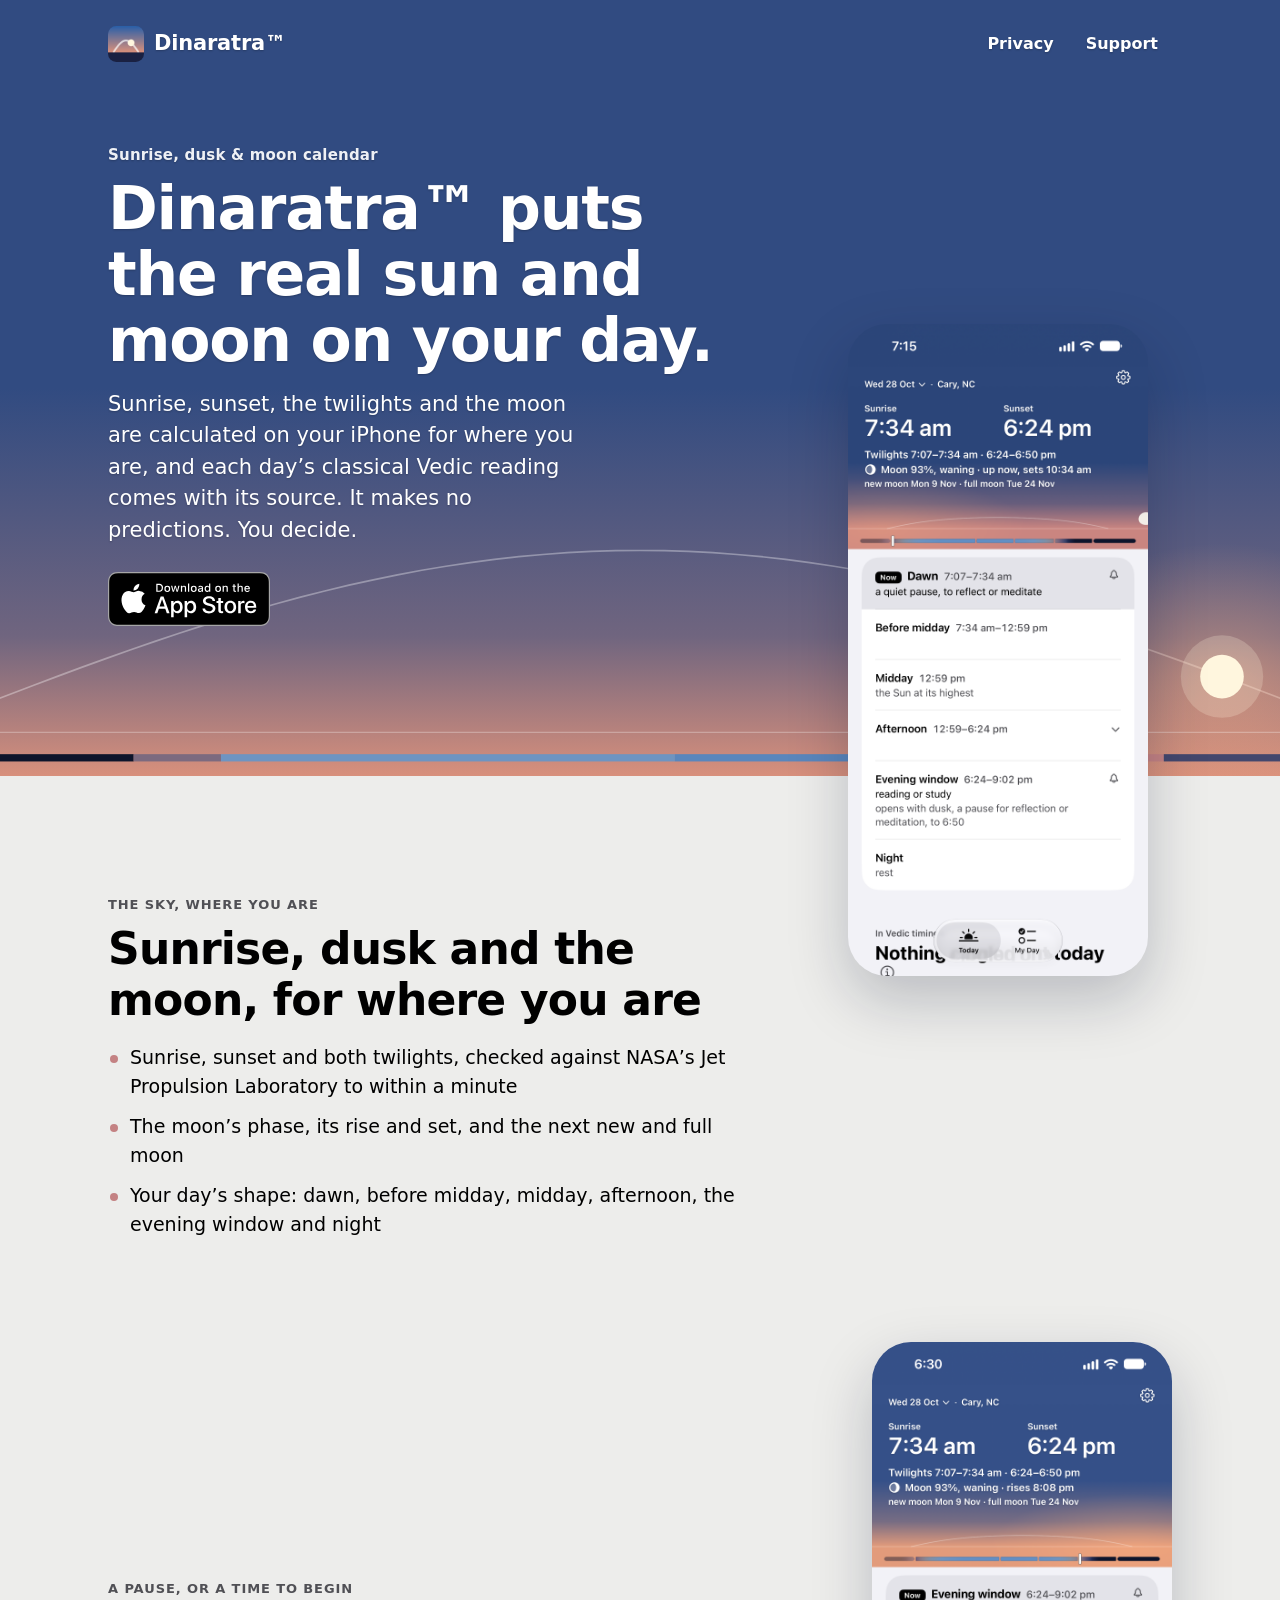
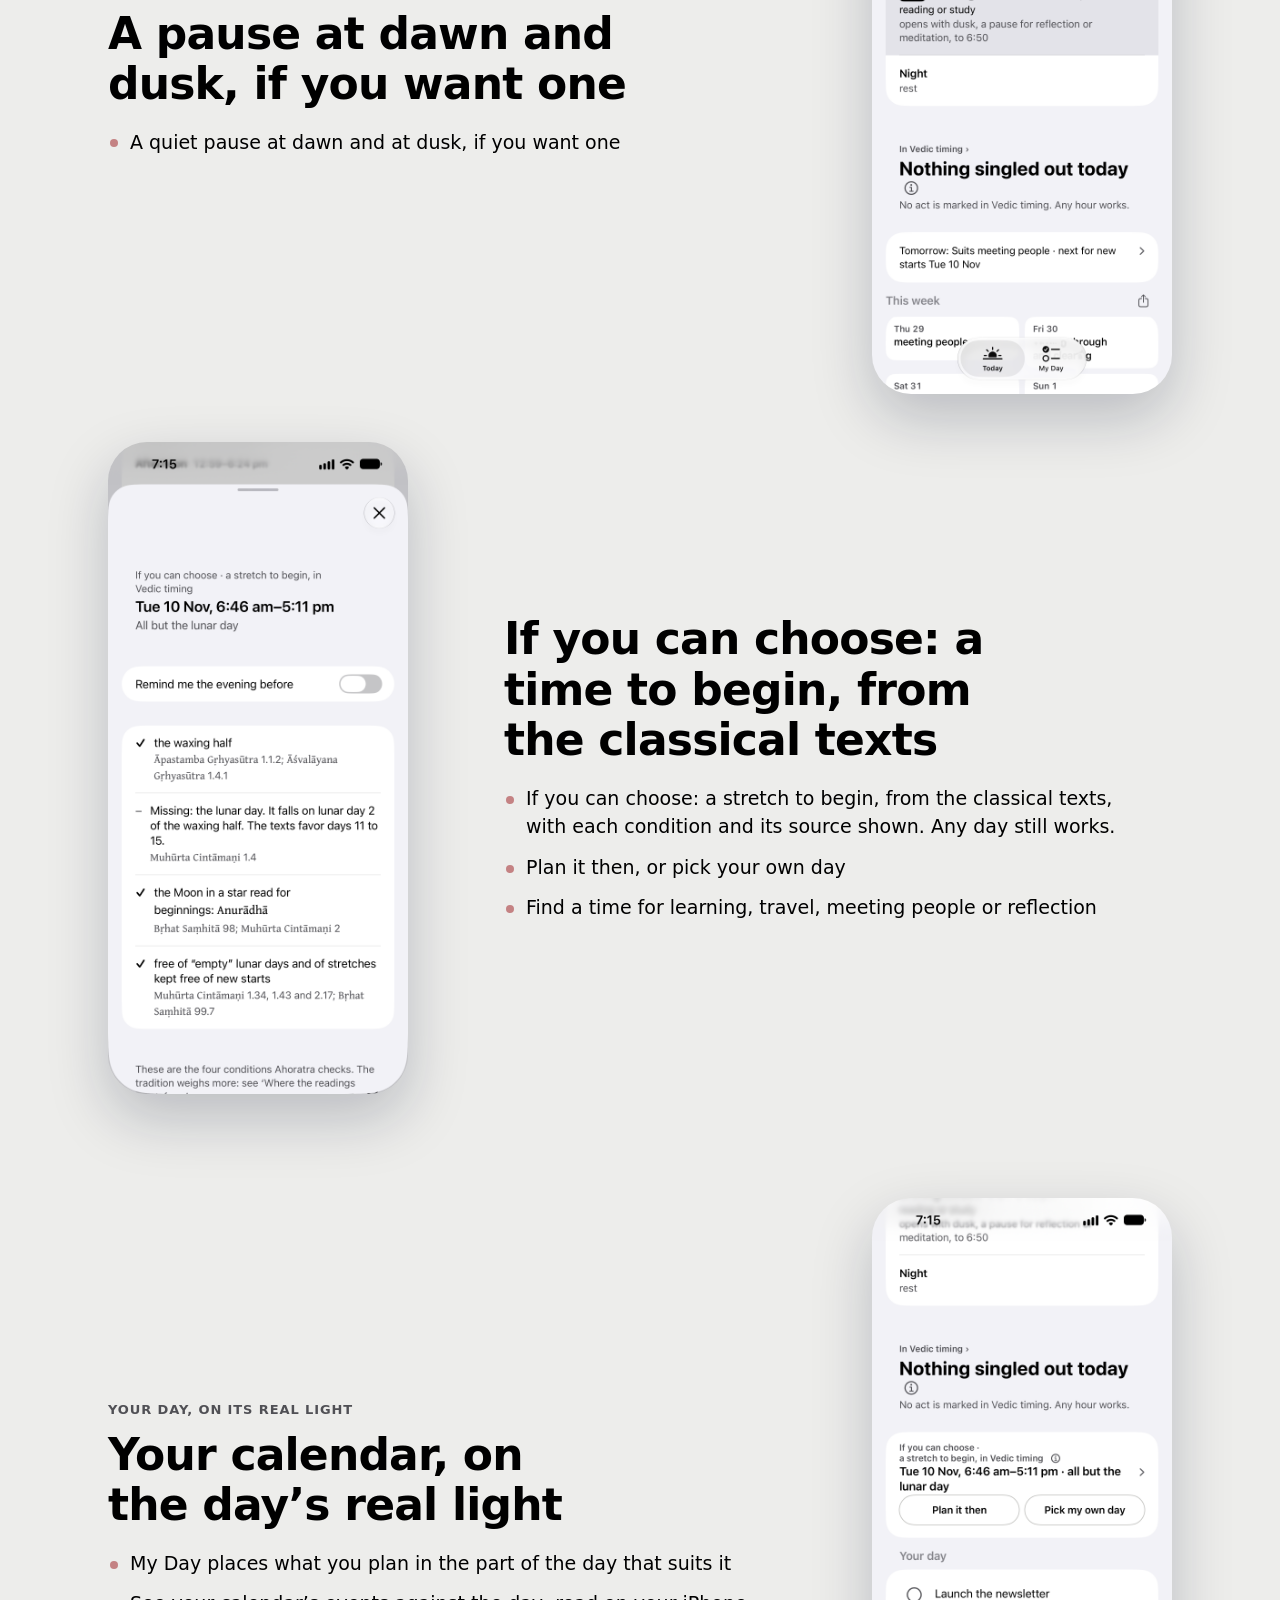
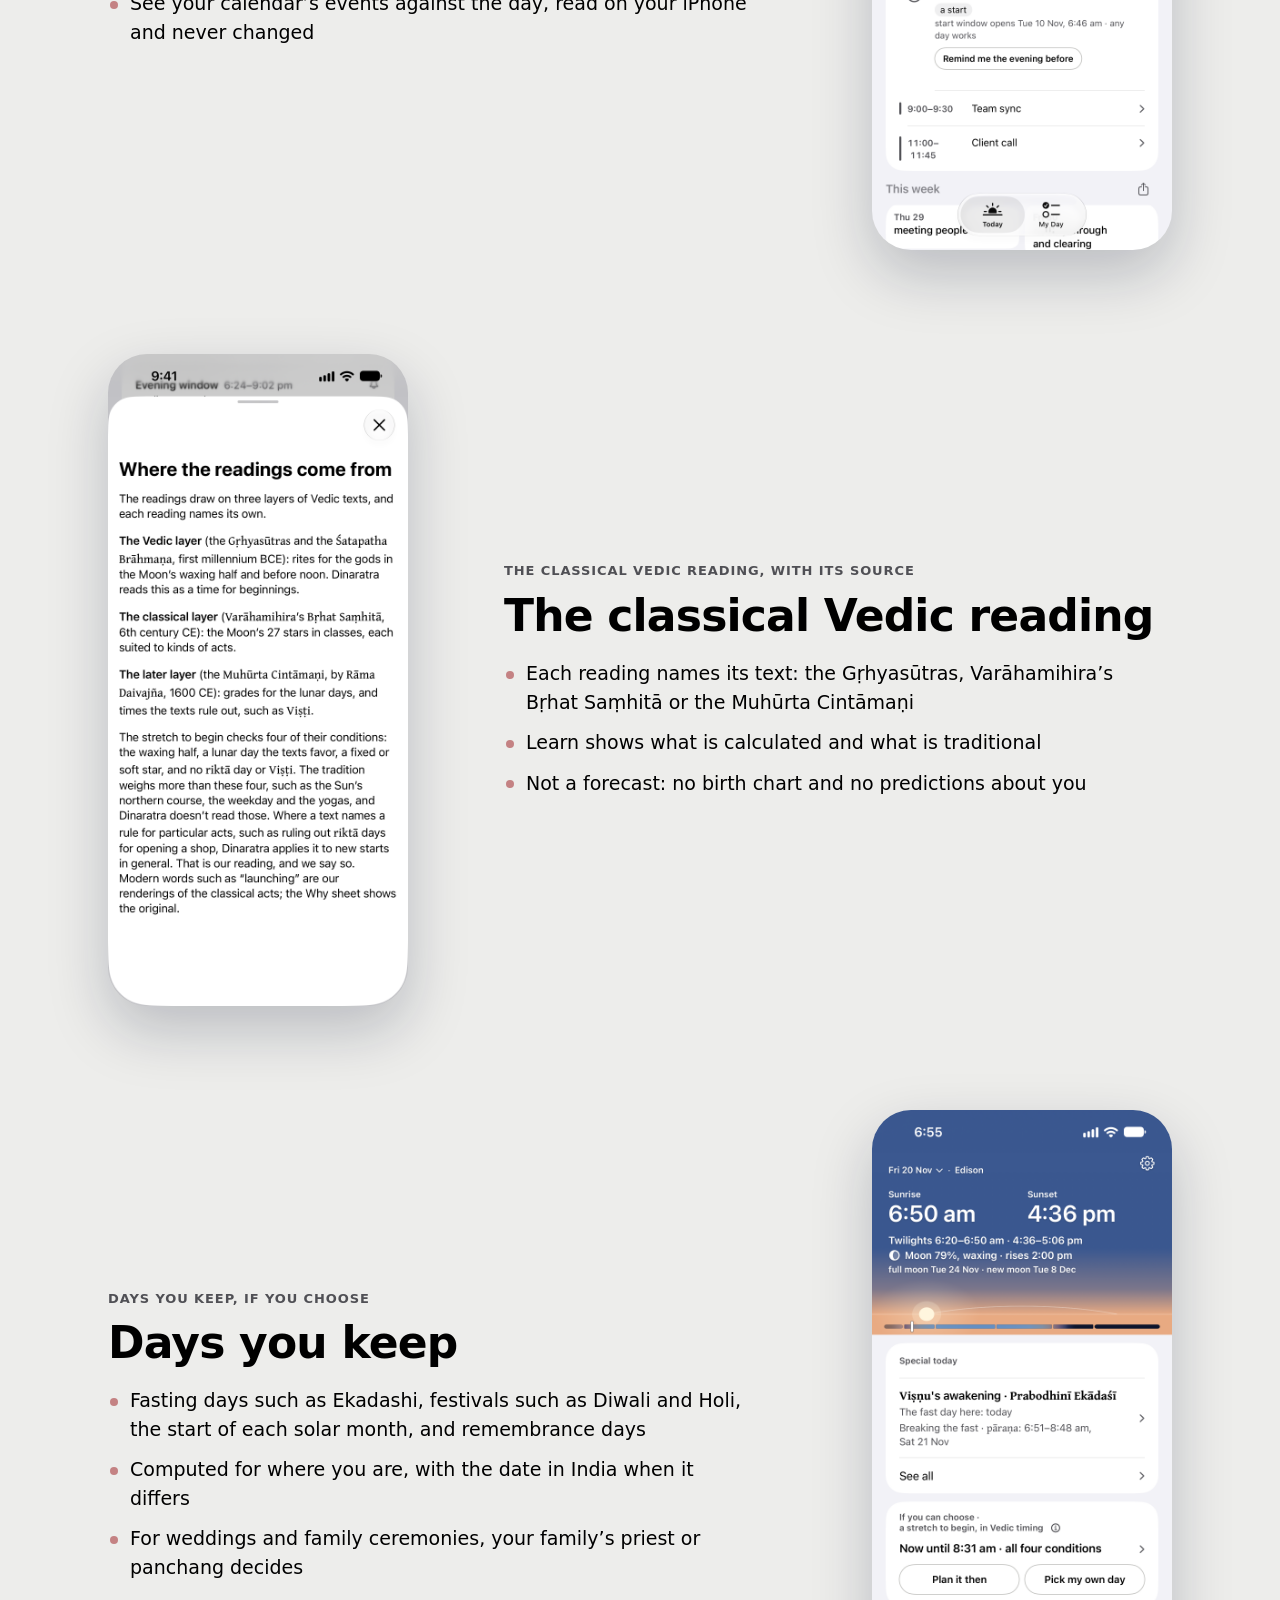
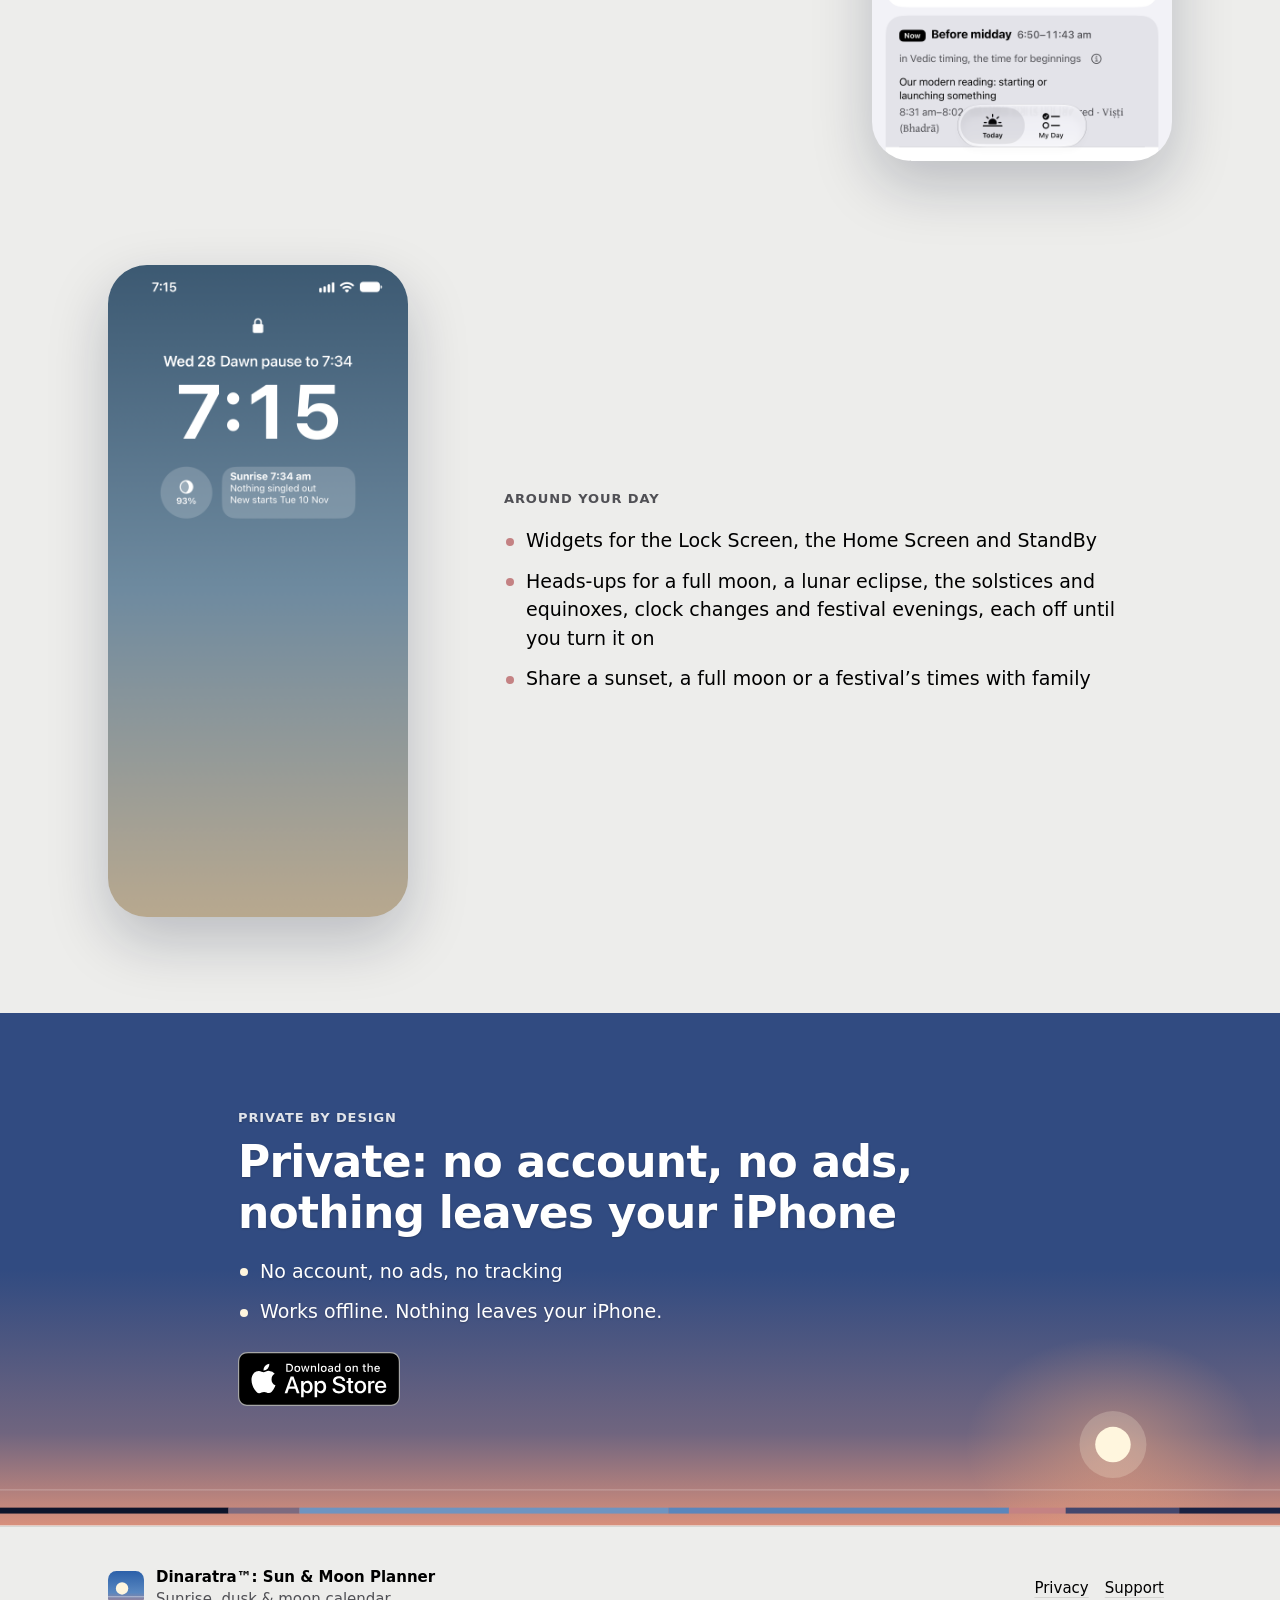
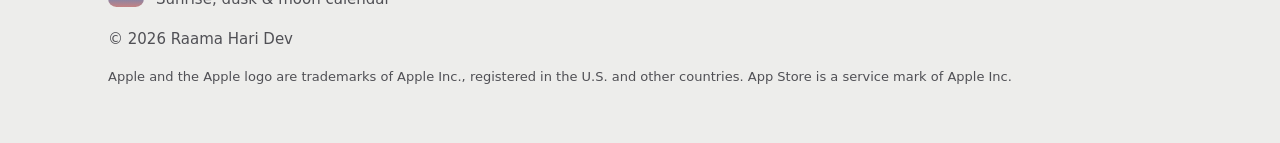
==== commit deeb8d99: "cpp-classical.png retaken from 1.0.3 (1022): the app text says Dinaratra The Builder's capture for s" ====
--- a/index.html
+++ b/index.html
@@ -37,9 +37,9 @@
 -->
 <img src="/screens/shot-2.png" width="1320" height="2868" alt="Today scrolled to Your day, with plans placed in the parts of the day" loading="lazy" decoding="async"></figure></div></section><section class="feat flip" aria-labelledby="s5"><div class="wrap"><div class="feat-text"><h2 class="kicker" id="s5">THE CLASSICAL VEDIC READING, WITH ITS SOURCE</h2><p class="h">The classical Vedic reading</p><ul class="pts"><li>Each reading names its text: the Gṛhyasūtras, Varāhamihira’s Bṛhat Saṃhitā or the Muhūrta Cintāmaṇi</li><li>Learn shows what is calculated and what is traditional</li><li>Not a forecast: no birth chart and no predictions about you</li></ul></div><figure class="shot ">
 <!-- SHOT:cpp-classical · custom page “The classical Vedic reading” · M-101i capture, 1320 × 2868 PNG, no device frame. Replace the slot <div> with:
-     <img src="/screens/cpp-classical.png" width="1320" height="2868" alt="[alt text · copy: owner]" loading="lazy" decoding="async">
+     <img src="/screens/cpp-classical.png?v=2" width="1320" height="2868" alt="[alt text · copy: owner]" loading="lazy" decoding="async">
 -->
-<img src="/screens/cpp-classical.png" width="1320" height="2868" alt="Learn: where the readings come from, with their classical sources" loading="lazy" decoding="async"></figure></div></section><section class="feat" aria-labelledby="s6"><div class="wrap"><div class="feat-text"><h2 class="kicker" id="s6">DAYS YOU KEEP, IF YOU CHOOSE</h2><p class="h">Days you keep</p><ul class="pts"><li>Fasting days such as Ekadashi, festivals such as Diwali and Holi, the start of each solar month, and remembrance days</li><li>Computed for where you are, with the date in India when it differs</li><li>For weddings and family ceremonies, your family’s priest or panchang decides</li></ul></div><figure class="shot ">
+<img src="/screens/cpp-classical.png?v=2" width="1320" height="2868" alt="Learn: where the readings come from, with their classical sources" loading="lazy" decoding="async"></figure></div></section><section class="feat" aria-labelledby="s6"><div class="wrap"><div class="feat-text"><h2 class="kicker" id="s6">DAYS YOU KEEP, IF YOU CHOOSE</h2><p class="h">Days you keep</p><ul class="pts"><li>Fasting days such as Ekadashi, festivals such as Diwali and Holi, the start of each solar month, and remembrance days</li><li>Computed for where you are, with the date in India when it differs</li><li>For weddings and family ceremonies, your family’s priest or panchang decides</li></ul></div><figure class="shot ">
 <!-- SHOT:cpp-days-you-keep · custom page “Days you keep” · M-101i capture, 1320 × 2868 PNG, no device frame. Replace the slot <div> with:
      <img src="/screens/cpp-days-you-keep.png" width="1320" height="2868" alt="[alt text · copy: owner]" loading="lazy" decoding="async">
 -->
